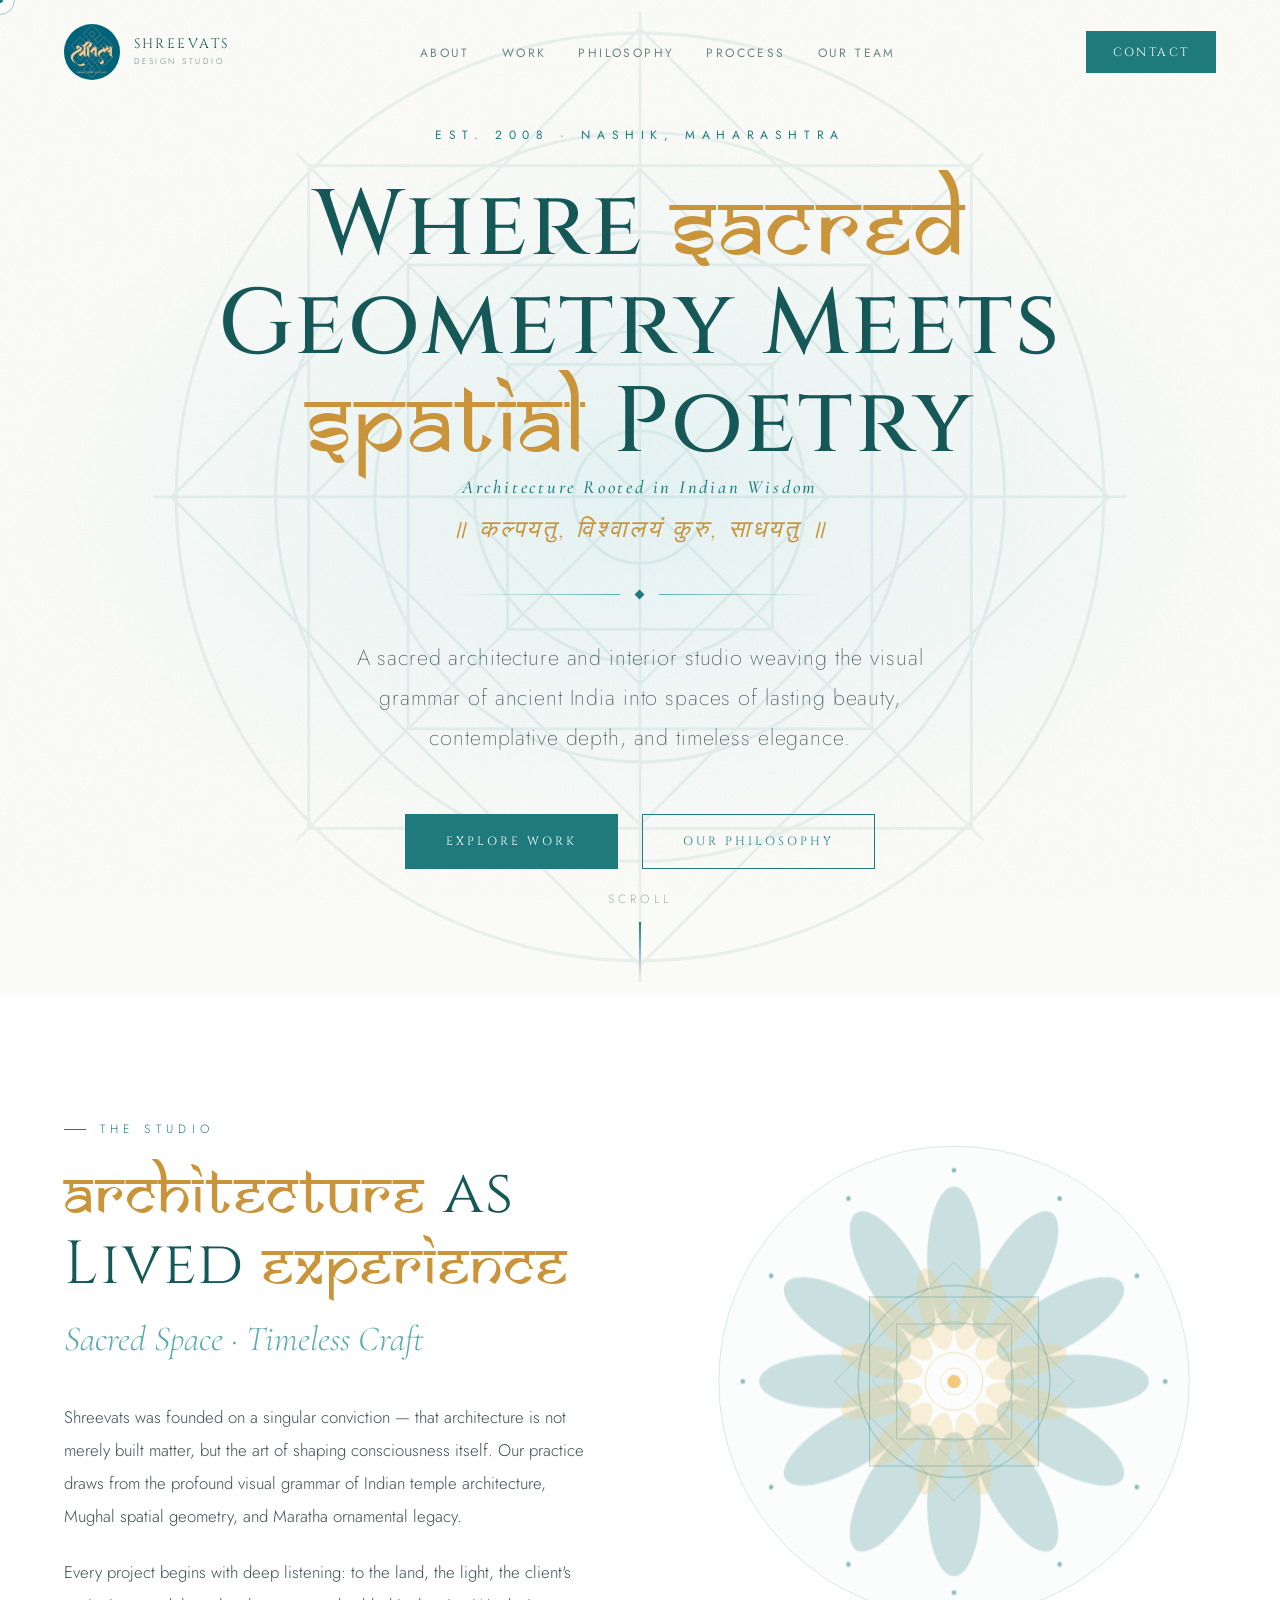
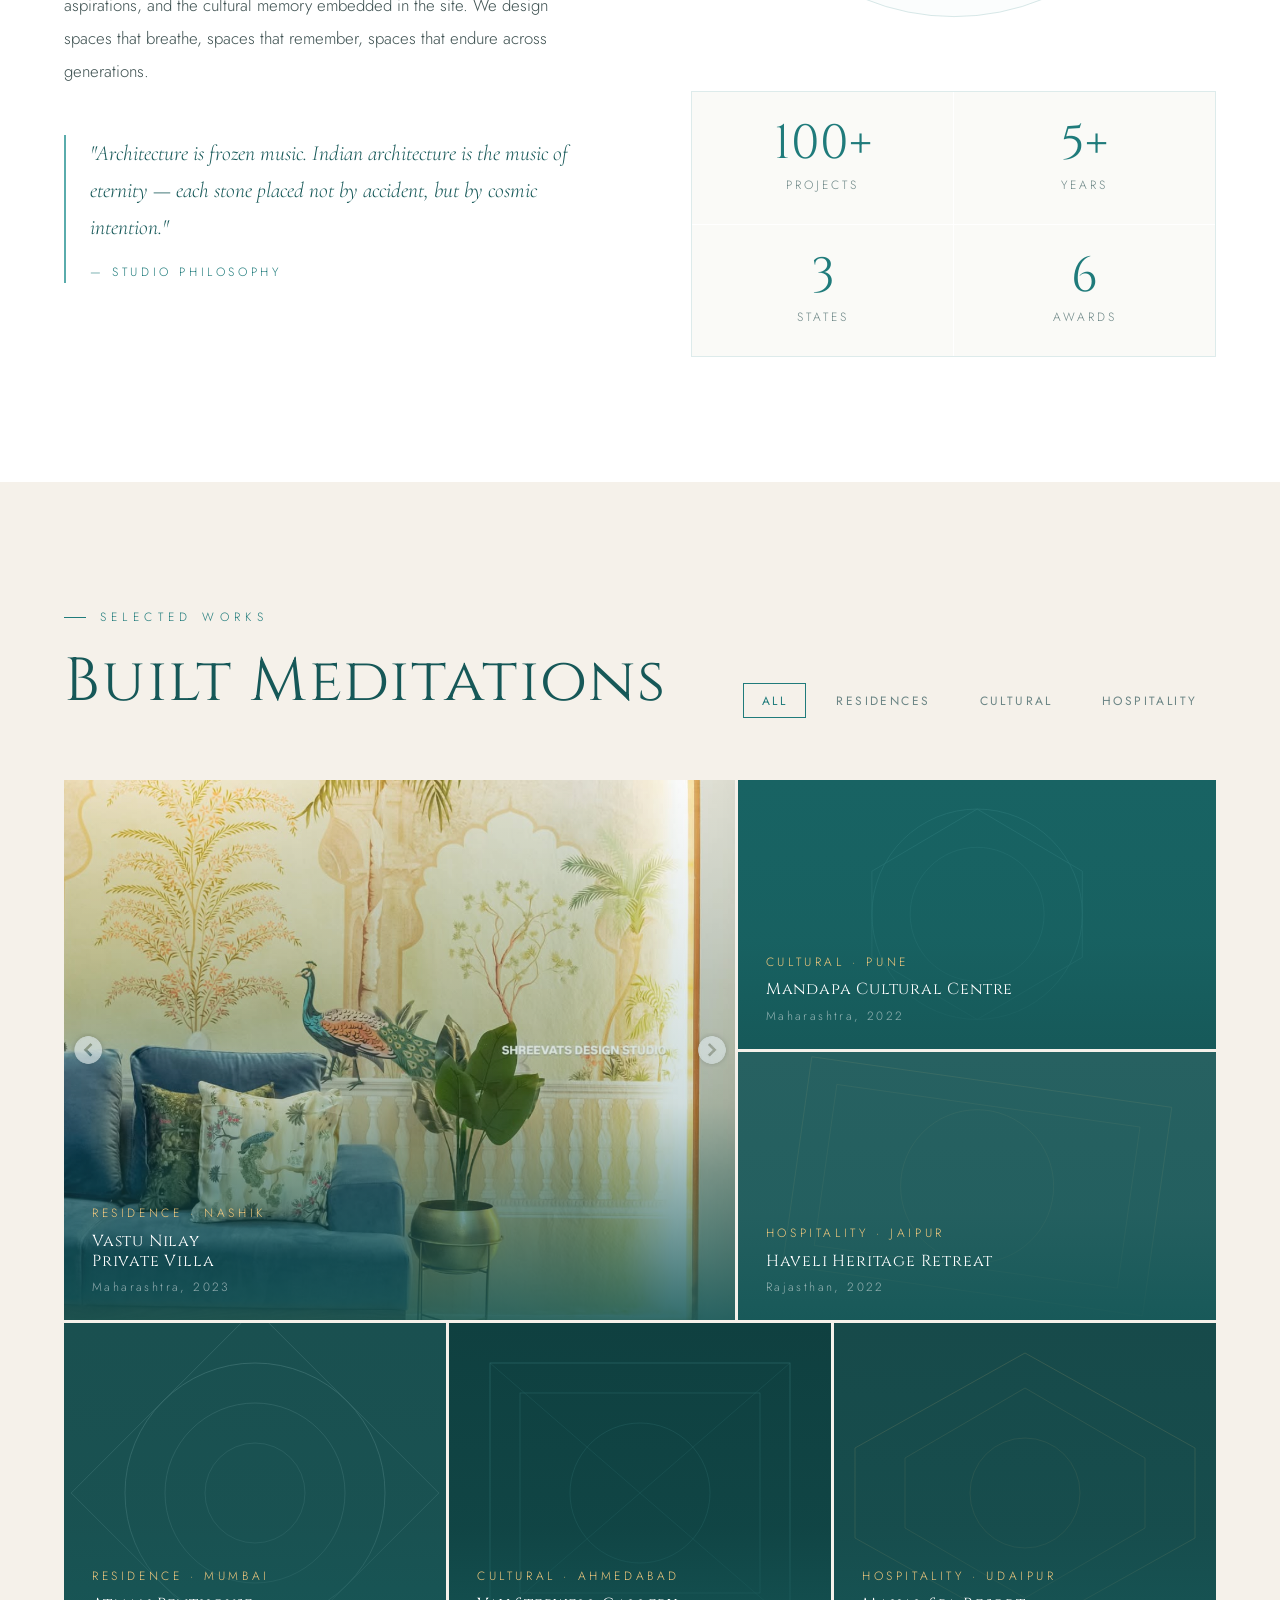
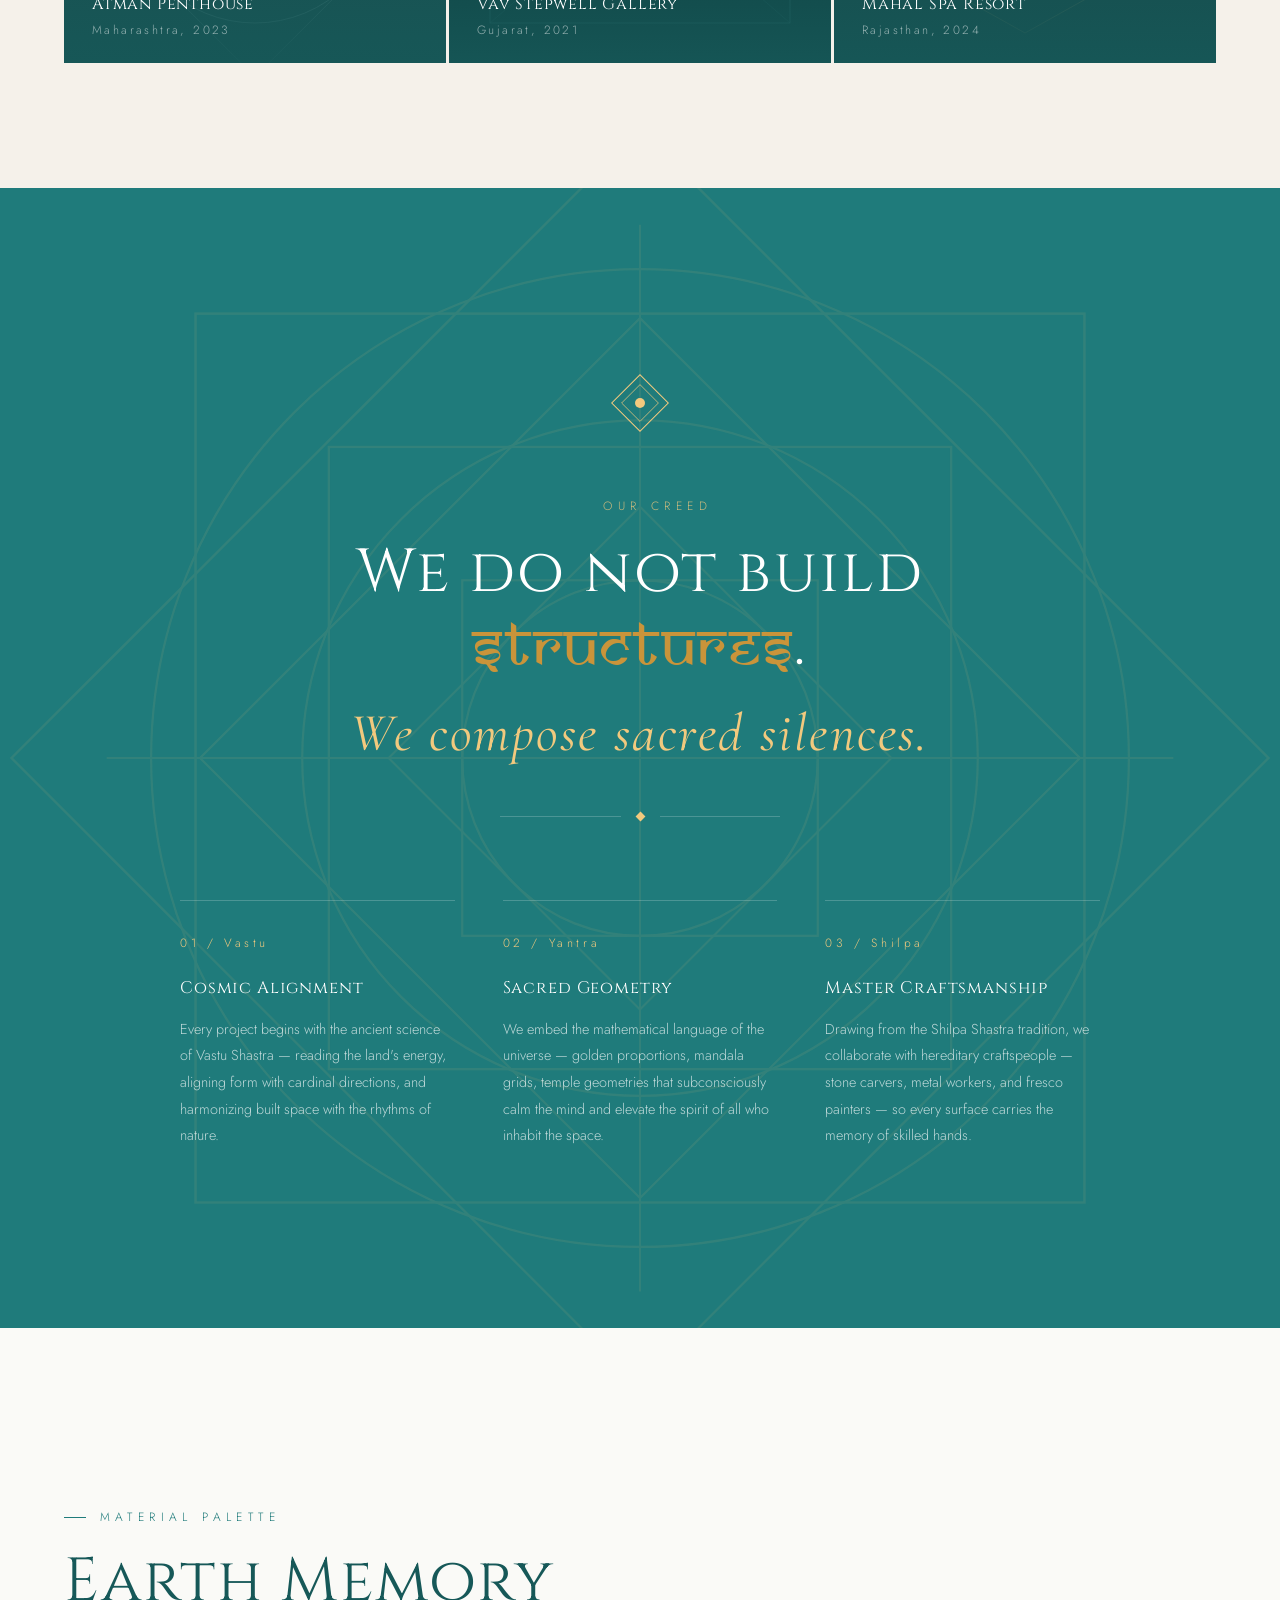
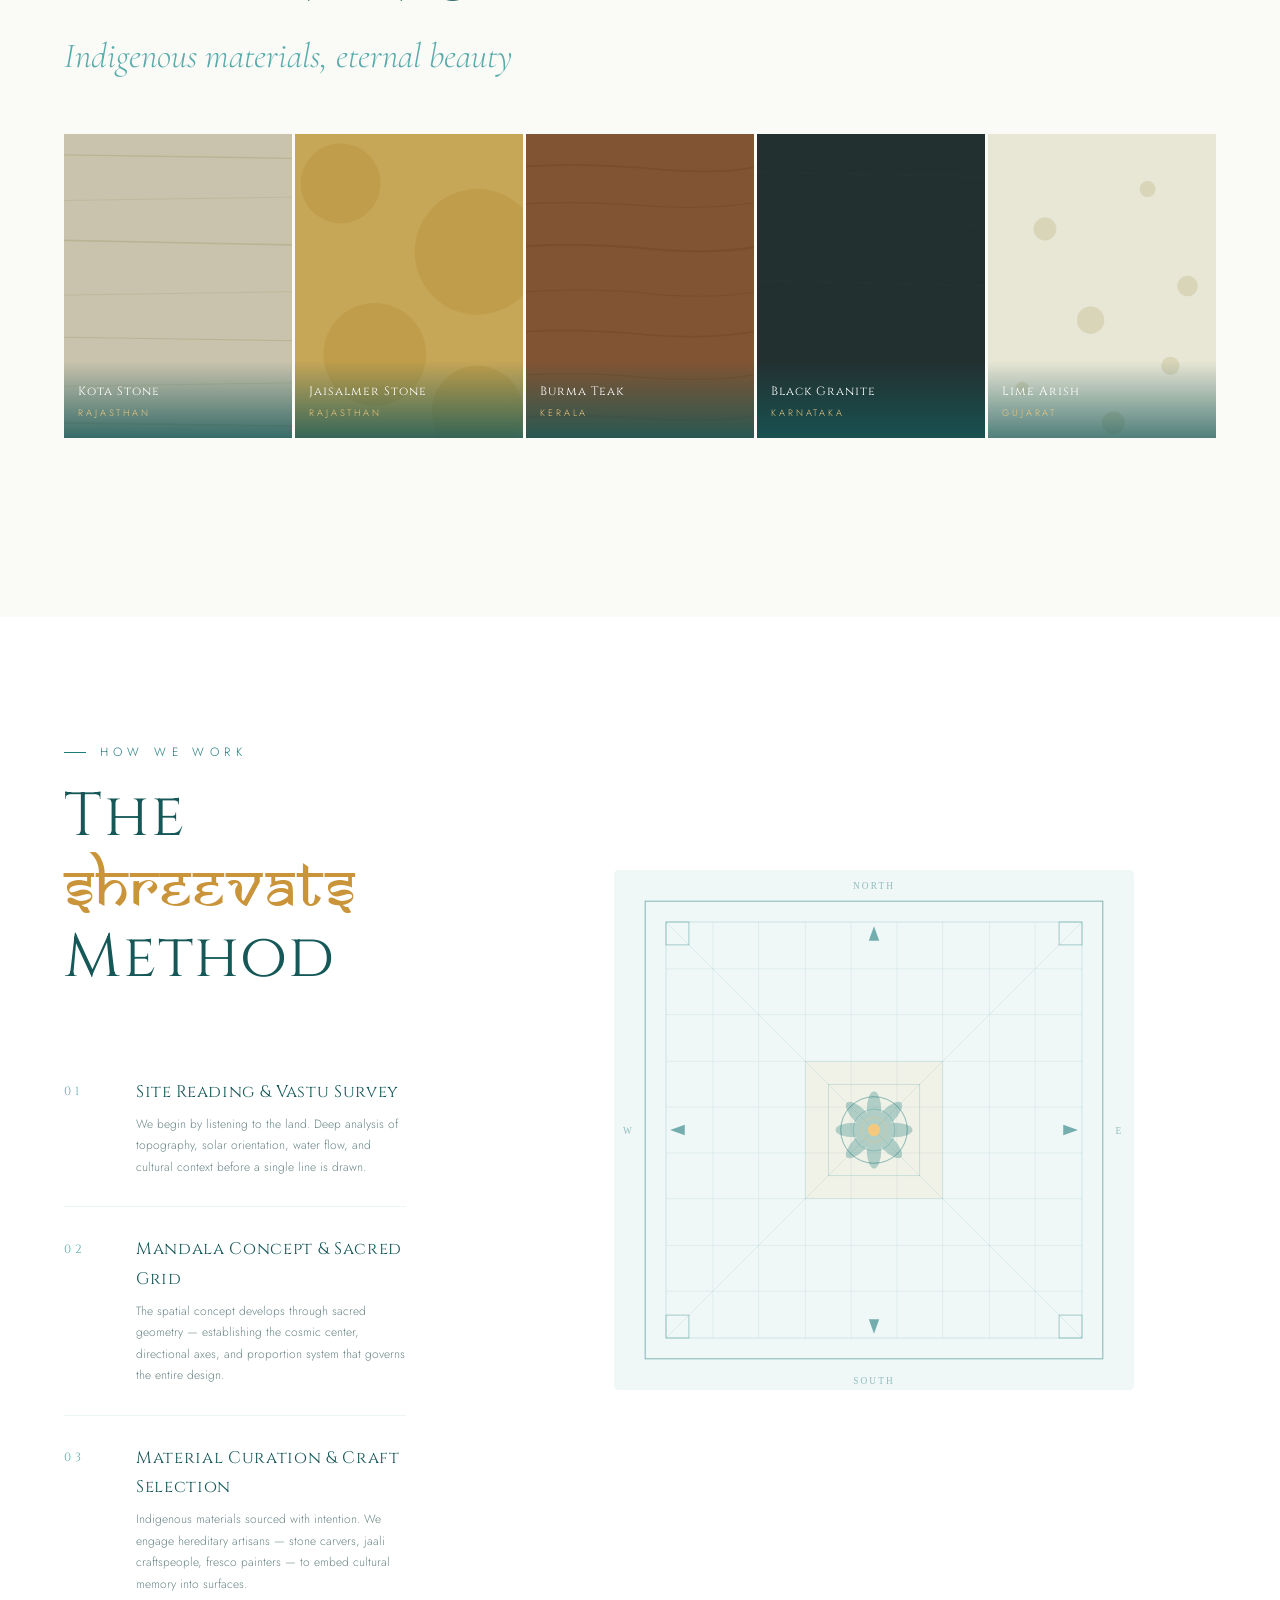
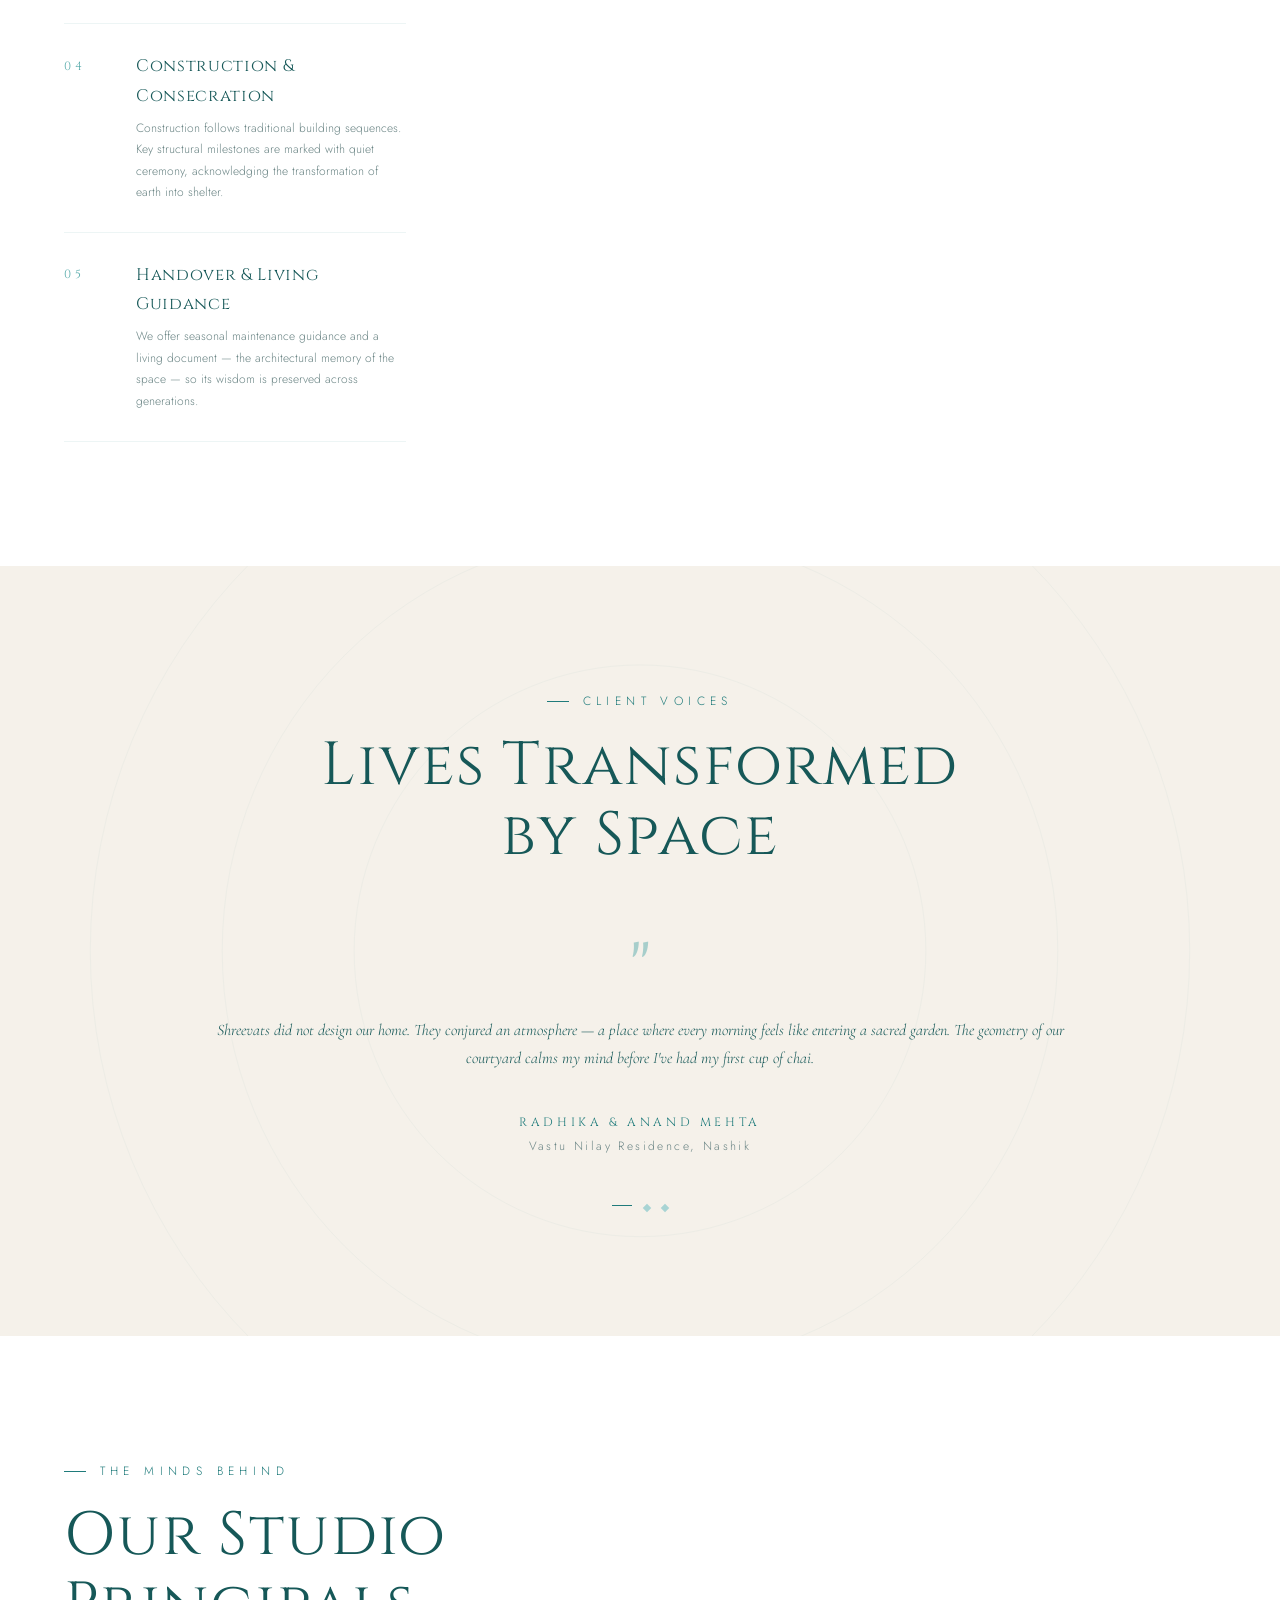
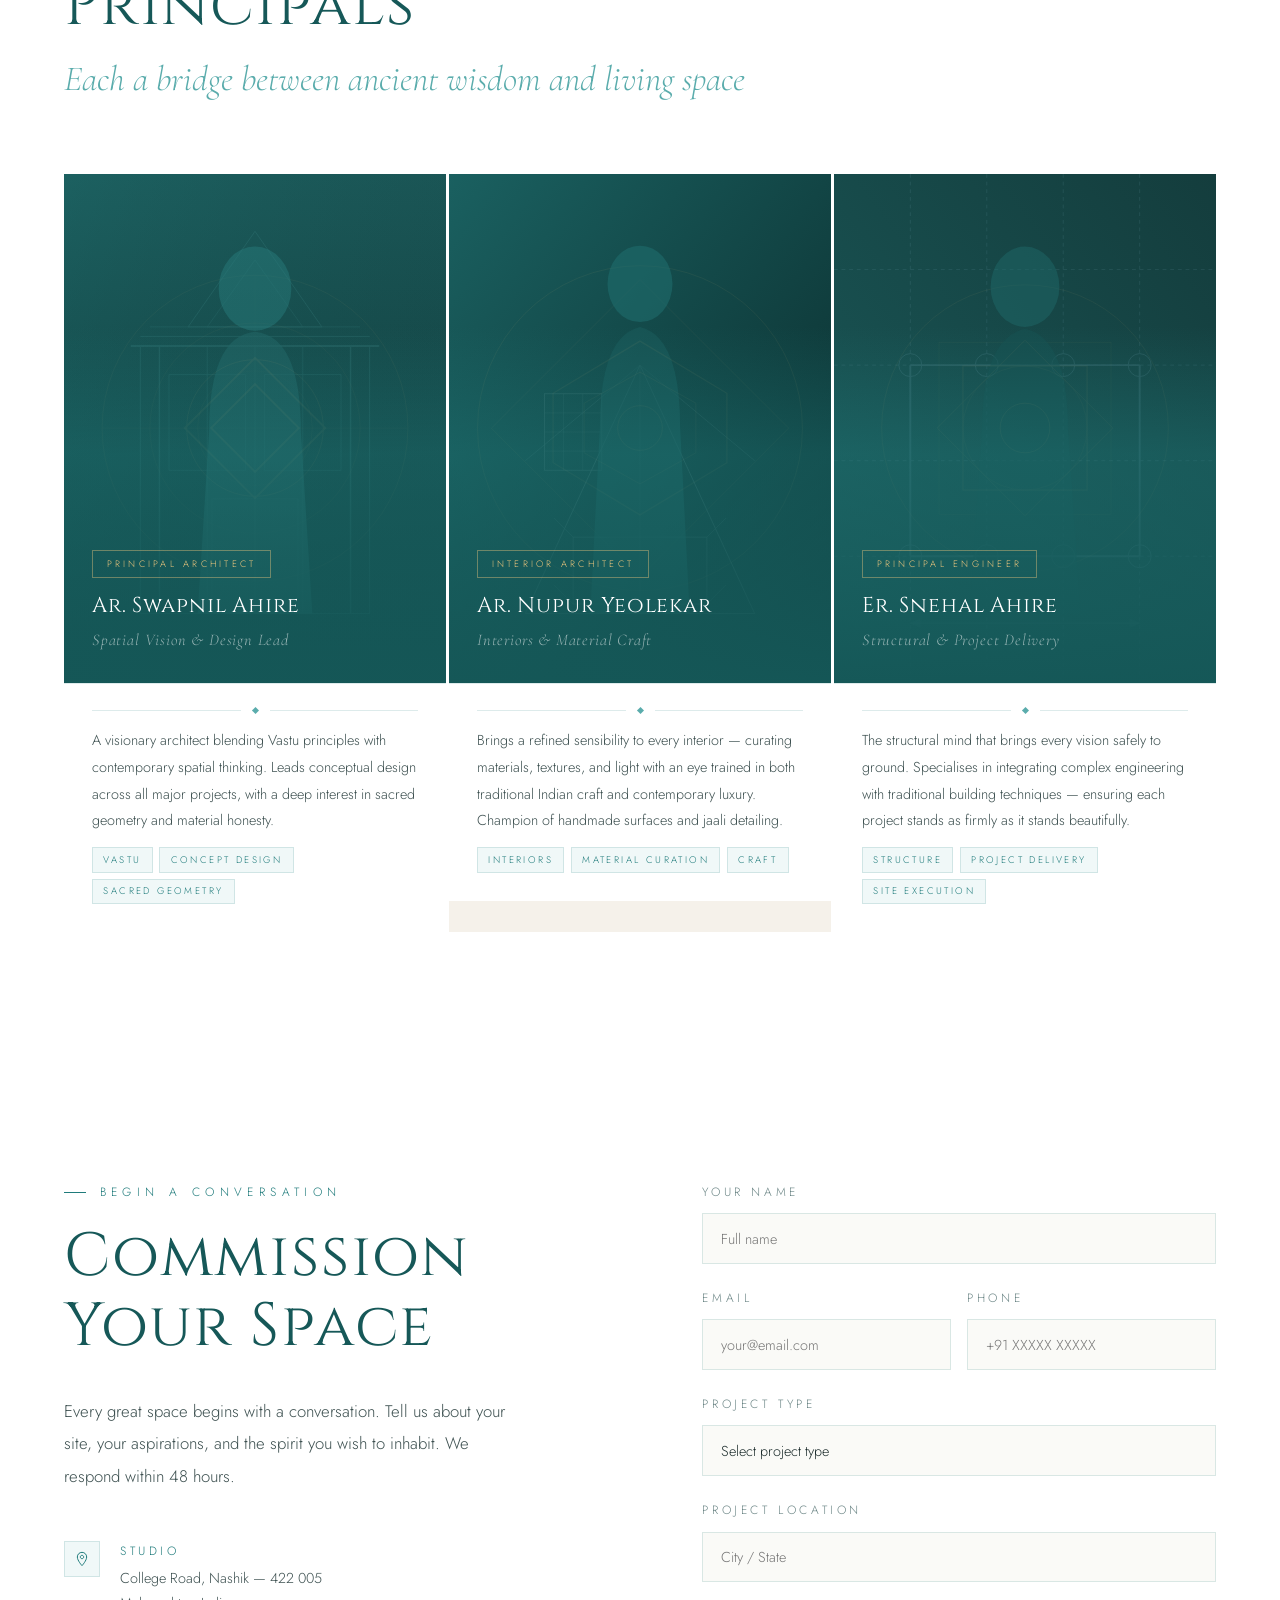
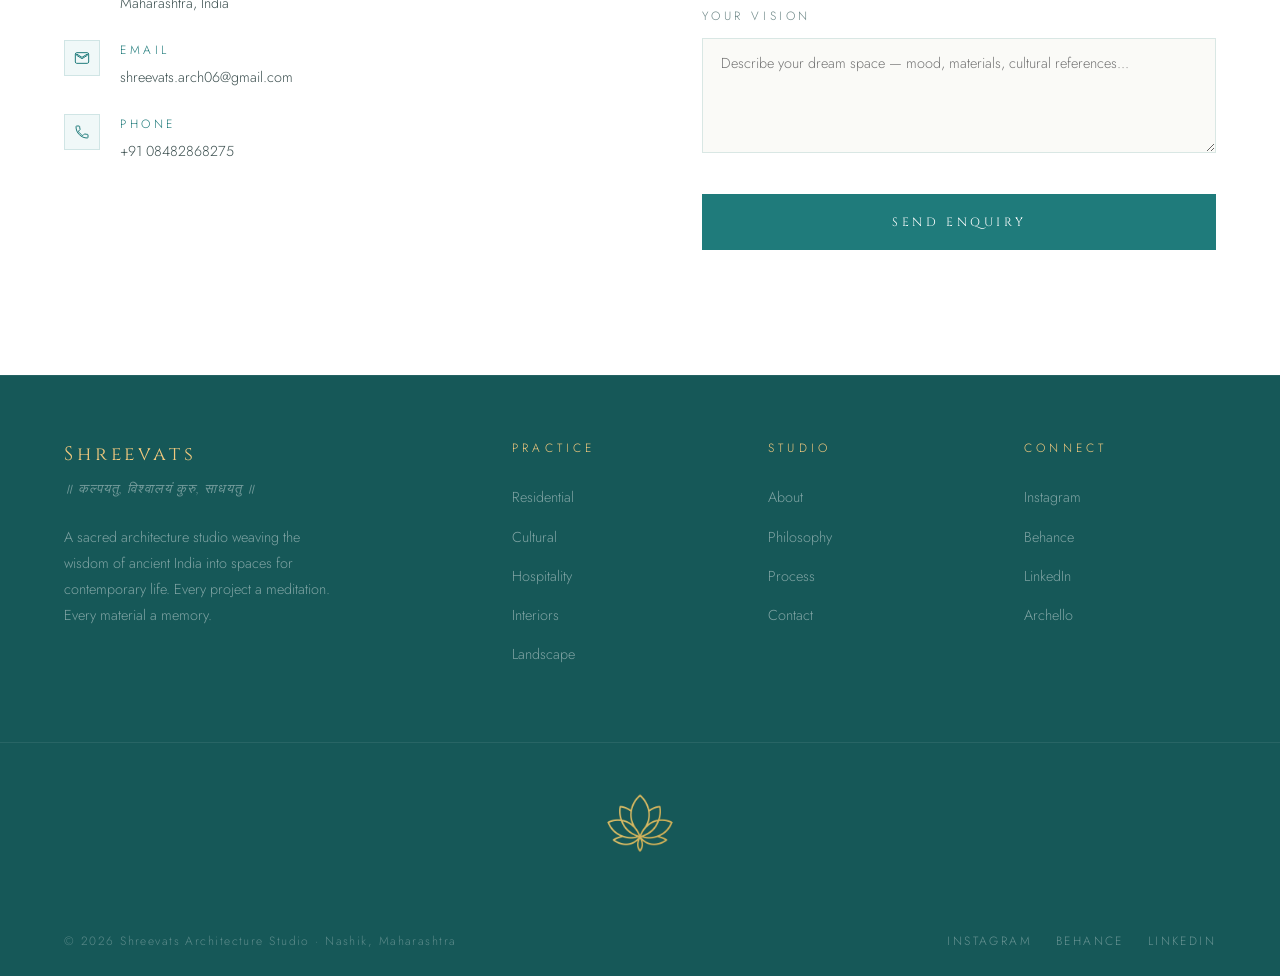
==== index.html @ a27aa9ed "Your message" ====
<!DOCTYPE html>
<html lang="en">
<head>
<meta charset="UTF-8">
<meta name="viewport" content="width=device-width, initial-scale=1.0">
<title>Shreevats — Sacred Architecture Studio</title>
<link rel="preconnect" href="https://fonts.googleapis.com">
<link rel="preconnect" href="https://fonts.gstatic.com" crossorigin>
<link href="https://fonts.googleapis.com/css2?family=Cormorant+Garamond:ital,wght@0,300;0,400;0,500;0,600;1,300;1,400;1,500&family=Cinzel:wght@400;500;600&family=Jost:wght@200;300;400;500&display=swap" rel="stylesheet">
<link rel="stylesheet" href="style.css">
</head>
<body>

<div class="c-dot" id="cDot"></div>
<div class="c-ring" id="cRing"></div>

<!-- NAV -->
<nav id="mainNav">
  <a href="#hero" class="nav-logo">
    <div class="nav-logo-mark"></div>
    <div>
      <div class="nav-logo-text">Shreevats</div>
      <div class="nav-logo-tag">Design Studio</div>
    </div>
  </a>

  <ul class="nav-links">
    <li><a href="#about">About</a></li>
    <li><a href="#projects">Work</a></li>
    <li><a href="#philosophy">Philosophy</a></li>
    <li><a href="#process">Proccess</a></li>
    <li><a href="#team">Our Team</a></li>
  </ul>

  <a href="#contact" class="nav-cta">Contact</a>
  <button class="nav-ham" id="hamBtn" aria-label="Open menu">
    <span></span><span></span><span></span>
  </button>
</nav>

<!-- MOBILE MENU -->
<div class="mob-menu" id="mobMenu">
  <!-- Teal geometry background in the menu -->
  <svg class="mob-geo" viewBox="0 0 400 800" fill="none" xmlns="http://www.w3.org/2000/svg">
    <g stroke="#1F7B7B" opacity="0.1">
      <circle cx="200" cy="400" r="350" stroke-width="0.8"/>
      <circle cx="200" cy="400" r="260" stroke-width="0.8"/>
      <circle cx="200" cy="400" r="160" stroke-width="0.8"/>
      <rect x="40" y="100" width="320" height="600" transform="rotate(0 200 400)" stroke-width="0.5"/>
      <rect x="60" y="140" width="280" height="520" transform="rotate(45 200 400)" stroke-width="0.4"/>
      <line x1="200" y1="50" x2="200" y2="750" stroke-width="0.4"/>
      <line x1="0" y1="400" x2="400" y2="400" stroke-width="0.4"/>
    </g>
  </svg>
  <button class="mob-close" id="mobClose">✕</button>
  <ul class="mob-links">
    <li><a href="#about" onclick="closeMob()">About</a></li>
    <li><a href="#projects" onclick="closeMob()">Work</a></li>
    <li><a href="#philosophy" onclick="closeMob()">Philosophy</a></li>
    <li><a href="#materials" onclick="closeMob()">Materials</a></li>
    <li><a href="#process" onclick="closeMob()">Process</a></li>
    <li><a href="#contact" onclick="closeMob()">Contact</a></li>
  </ul>
</div>

<!-- ============================================
     HERO
     ============================================ -->
<section id="hero">
  <div class="hero-teal-wash"></div>

  <!-- Sacred geometry background — teal lines on ivory, like the logo's pattern -->
  <div class="hero-geo">
    <svg viewBox="0 0 1440 900" preserveAspectRatio="xMidYMid slice" width="100%" height="100%" xmlns="http://www.w3.org/2000/svg" overflow="visible">
      <g stroke="#1F7B7B" fill="none" opacity="0.08">
        <g transform="translate(720,450)">
          <circle r="420" stroke-width="2.8"/>
          <circle r="330" stroke-width="2.8"/>
          <circle r="240" stroke-width="2.8"/>
          <circle r="150" stroke-width="2.8"/>
          <circle r="60" stroke-width="2.8"/>
          <!-- Endless knot grid — exactly like the logo background -->
          <rect x="-300" y="-300" width="600" height="600" stroke-width="2.7"/>
          <rect x="-300" y="-300" width="600" height="600" transform="rotate(45)" stroke-width="2.6"/>
          <rect x="-210" y="-210" width="420" height="420" stroke-width="2.6"/>
          <rect x="-210" y="-210" width="420" height="420" transform="rotate(45)" stroke-width="2.5"/>
          <rect x="-120" y="-120" width="240" height="240" stroke-width="2.5"/>
          <rect x="-120" y="-120" width="240" height="240" transform="rotate(45)" stroke-width="2.4"/>
          <!-- Radial axes -->
          <line x1="0" y1="-440" x2="0" y2="440" stroke-width="2.4"/>
          <line x1="-440" y1="0" x2="440" y2="0" stroke-width="2.4"/>
          <line x1="-311" y1="-311" x2="311" y2="311" stroke-width="2.3"/>
          <line x1="311" y1="-311" x2="-311" y2="311" stroke-width="2.3"/>
        </g>
      </g>
    </svg>
  </div>

  <div class="hero-content">
    <div class="hero-eyebrow">Est. 2008 · Nashik, Maharashtra</div>
    <div class="hero-title">
      Where <span class="samarkan">Sacred</span><br>Geometry Meets<br><span class="samarkan">Spatial</span> Poetry
      <em>Architecture Rooted in Indian Wisdom</em>
    </div>
    <span class="hero-deva">॥ कल्पयतु, विश्वालयं कुरु, साधयतु ॥</span>

    <div class="hero-rule">
      <div class="hero-rule-line"></div>
      <div class="hero-rule-diamond"></div>
      <div class="hero-rule-line"></div>
    </div>

    <p class="hero-sub">
      A sacred architecture and interior studio weaving the visual grammar of ancient India into spaces of lasting beauty, contemplative depth, and timeless elegance.
    </p>

    <div class="hero-btns">
      <a href="#projects" class="btn-pri">Explore Work</a>
      <a href="#about" class="btn-out">Our Philosophy</a>
    </div>
  </div>

  <div class="hero-scroll">
    <span>Scroll</span>
    <div class="scroll-line"></div>
  </div>
</section>

<!-- ============================================
     ABOUT
     ============================================ -->
<section id="about">
  <div class="about-grid reveal">
    <div>
      <div class="sec-label">The Studio</div>
      <h2 class="sec-title"><span class="samarkan">Architecture</span> as<br> Lived <span class="samarkan">Experience</span></h2>
      <div class="sec-sub">Sacred Space · Timeless Craft</div>
      <div class="about-body">
        <p>Shreevats was founded on a singular conviction — that architecture is not merely built matter, but the art of shaping consciousness itself. Our practice draws from the profound visual grammar of Indian temple architecture, Mughal spatial geometry, and Maratha ornamental legacy.</p>
        <p>Every project begins with deep listening: to the land, the light, the client's aspirations, and the cultural memory embedded in the site. We design spaces that breathe, spaces that remember, spaces that endure across generations.</p>
      </div>
      <div class="about-pull">
        <blockquote>"Architecture is frozen music. Indian architecture is the music of eternity — each stone placed not by accident, but by cosmic intention."</blockquote>
        <cite>— Studio Philosophy</cite>
      </div>
    </div>

    <div class="about-visual reveal d2">
      <div class="mandala-wrap">
        <!-- Full mandala in teal and gold — logo palette -->
        <svg viewBox="0 0 500 500" fill="none" xmlns="http://www.w3.org/2000/svg">
          <circle cx="250" cy="250" r="245" fill="#F0F7F7" stroke="#1F7B7B" stroke-width="0.6" opacity="0.3"/>
          <g transform="translate(250,250)">
            <!-- Outer petal ring — teal -->
            <g opacity="0.22" fill="#1F7B7B">
              <ellipse rx="28" ry="75" transform="rotate(0) translate(0,-128)"/>
              <ellipse rx="28" ry="75" transform="rotate(30) translate(0,-128)"/>
              <ellipse rx="28" ry="75" transform="rotate(60) translate(0,-128)"/>
              <ellipse rx="28" ry="75" transform="rotate(90) translate(0,-128)"/>
              <ellipse rx="28" ry="75" transform="rotate(120) translate(0,-128)"/>
              <ellipse rx="28" ry="75" transform="rotate(150) translate(0,-128)"/>
              <ellipse rx="28" ry="75" transform="rotate(180) translate(0,-128)"/>
              <ellipse rx="28" ry="75" transform="rotate(210) translate(0,-128)"/>
              <ellipse rx="28" ry="75" transform="rotate(240) translate(0,-128)"/>
              <ellipse rx="28" ry="75" transform="rotate(270) translate(0,-128)"/>
              <ellipse rx="28" ry="75" transform="rotate(300) translate(0,-128)"/>
              <ellipse rx="28" ry="75" transform="rotate(330) translate(0,-128)"/>
            </g>
            <!-- Inner petal ring — gold -->
            <g opacity="0.3" fill="#F2C97E">
              <ellipse rx="16" ry="44" transform="rotate(15) translate(0,-78)"/>
              <ellipse rx="16" ry="44" transform="rotate(45) translate(0,-78)"/>
              <ellipse rx="16" ry="44" transform="rotate(75) translate(0,-78)"/>
              <ellipse rx="16" ry="44" transform="rotate(105) translate(0,-78)"/>
              <ellipse rx="16" ry="44" transform="rotate(135) translate(0,-78)"/>
              <ellipse rx="16" ry="44" transform="rotate(165) translate(0,-78)"/>
              <ellipse rx="16" ry="44" transform="rotate(195) translate(0,-78)"/>
              <ellipse rx="16" ry="44" transform="rotate(225) translate(0,-78)"/>
              <ellipse rx="16" ry="44" transform="rotate(255) translate(0,-78)"/>
              <ellipse rx="16" ry="44" transform="rotate(285) translate(0,-78)"/>
              <ellipse rx="16" ry="44" transform="rotate(315) translate(0,-78)"/>
              <ellipse rx="16" ry="44" transform="rotate(345) translate(0,-78)"/>
            </g>
            <!-- Logo-style endless knot pattern -->
            <g stroke="#1F7B7B" fill="none" opacity="0.35">
              <rect x="-88" y="-88" width="176" height="176" stroke-width="1" transform="rotate(0)"/>
              <rect x="-88" y="-88" width="176" height="176" stroke-width="0.7" transform="rotate(45)"/>
              <rect x="-60" y="-60" width="120" height="120" stroke-width="0.7"/>
              <rect x="-60" y="-60" width="120" height="120" stroke-width="0.5" transform="rotate(45)"/>
            </g>
            <!-- Circles -->
            <circle r="100" stroke="#1F7B7B" stroke-width="1" fill="none" opacity="0.4"/>
            <circle r="62" stroke="#5AACAC" stroke-width="0.8" fill="none" opacity="0.5"/>
            <circle r="30" stroke="#F2C97E" stroke-width="1" fill="none" opacity="0.6"/>
            <!-- Radial dots — teal -->
            <g fill="#1F7B7B" opacity="0.5">
              <circle r="2.5" transform="translate(0,-220)"/>
              <circle r="2.5" transform="rotate(30) translate(0,-220)"/>
              <circle r="2.5" transform="rotate(60) translate(0,-220)"/>
              <circle r="2.5" transform="rotate(90) translate(0,-220)"/>
              <circle r="2.5" transform="rotate(120) translate(0,-220)"/>
              <circle r="2.5" transform="rotate(150) translate(0,-220)"/>
              <circle r="2.5" transform="rotate(180) translate(0,-220)"/>
              <circle r="2.5" transform="rotate(210) translate(0,-220)"/>
              <circle r="2.5" transform="rotate(240) translate(0,-220)"/>
              <circle r="2.5" transform="rotate(270) translate(0,-220)"/>
              <circle r="2.5" transform="rotate(300) translate(0,-220)"/>
              <circle r="2.5" transform="rotate(330) translate(0,-220)"/>
            </g>
            <!-- Center — gold -->
            <circle r="7" fill="#F2C97E"/>
            <circle r="14" stroke="#F2C97E" stroke-width="0.8" fill="none" opacity="0.6"/>
          </g>
        </svg>
      </div>

      <div class="stats-grid reveal d3">
        <div class="stat"><div class="stat-n">100+</div><div class="stat-l">Projects</div></div>
        <div class="stat"><div class="stat-n">5+</div><div class="stat-l">Years</div></div>
        <div class="stat"><div class="stat-n">3</div><div class="stat-l">States</div></div>
        <div class="stat"><div class="stat-n">6</div><div class="stat-l">Awards</div></div>
      </div>
    </div>
  </div>
</section>

<!-- ============================================
     PROJECTS
     ============================================ -->
<section id="projects">
  <div class="proj-header reveal">
    <div>
      <div class="sec-label">Selected Works</div>
      <h2 class="sec-title">Built Meditations</h2>
    </div>
    <div class="proj-filter">
      <button class="f-btn active" onclick="filterP('all',this)">All</button>
      <button class="f-btn" onclick="filterP('residential',this)">Residences</button>
      <button class="f-btn" onclick="filterP('cultural',this)">Cultural</button>
      <button class="f-btn" onclick="filterP('hospitality',this)">Hospitality</button>
    </div>
  </div>

  <div class="proj-grid reveal">
    <!-- Each card has a teal-palette SVG background echoing the logo -->
    <div class="p-card" data-type="residential">
      <div class="p-card-bg">
        <!-- <svg width="100%" height="100%" viewBox="0 0 800 600" preserveAspectRatio="xMidYMid slice" xmlns="http://www.w3.org/2000/svg">
          <rect width="800" height="600" fill="#E4F2F2"/>
          <rect width="800" height="600" fill="#1F7B7B" opacity="0.85"/>
          <g stroke="#5AACAC" fill="none" opacity="0.25">
            <rect x="100" y="80" width="600" height="440" stroke-width="1"/>
            <rect x="160" y="140" width="480" height="320" stroke-width="0.8"/>
            <circle cx="400" cy="300" r="180" stroke-width="0.8"/>
            <circle cx="400" cy="300" r="110" stroke-width="0.6"/>
            <line x1="100" y1="80" x2="700" y2="520" stroke-width="0.5"/>
            <line x1="700" y1="80" x2="100" y2="520" stroke-width="0.5"/>
            <line x1="400" y1="80" x2="400" y2="520" stroke-width="0.4"/>
            <line x1="100" y1="300" x2="700" y2="300" stroke-width="0.4"/>
          </g>
          <g fill="#F2C97E" opacity="0.12">
            <polygon points="400,120 560,210 560,390 400,480 240,390 240,210"/>
          </g>
          <circle cx="400" cy="300" r="30" fill="none" stroke="#F2C97E" stroke-width="0.8" opacity="0.5"/>
          <circle cx="400" cy="300" r="8" fill="#F2C97E" opacity="0.6"/>
        </svg> -->
        <img src="Screenshot 2026-05-24 at 5.07.47 PM.png" alt="">
      </div>
      <div class="p-card-ov"></div>
      <div class="p-card-info">
        <div class="p-cat">Residence · Nashik</div>
        <div class="p-name">Vastu Nilay<br>Private Villa</div>
        <div class="p-loc">Maharashtra, 2023</div>
      </div>
      <div class="p-plus"></div>
    </div>

    <div class="p-card" data-type="cultural">
      <div class="p-card-bg">
        <svg width="100%" height="100%" viewBox="0 0 500 300" preserveAspectRatio="xMidYMid slice" xmlns="http://www.w3.org/2000/svg">
          <rect width="500" height="300" fill="#165858"/>
          <g stroke="#5AACAC" fill="none" opacity="0.3">
            <circle cx="250" cy="150" r="110" stroke-width="0.8"/>
            <circle cx="250" cy="150" r="70" stroke-width="0.6"/>
            <polygon points="250,40 360,105 360,195 250,260 140,195 140,105" stroke-width="0.8"/>
          </g>
          <rect x="0" y="0" width="500" height="300" fill="#1F7B7B" opacity="0.3"/>
        </svg>
      </div>
      <div class="p-card-ov"></div>
      <div class="p-card-info">
        <div class="p-cat">Cultural · Pune</div>
        <div class="p-name">Mandapa Cultural Centre</div>
        <div class="p-loc">Maharashtra, 2022</div>
      </div>
      <div class="p-plus"></div>
    </div>

    <div class="p-card" data-type="hospitality">
      <div class="p-card-bg">
        <svg width="100%" height="100%" viewBox="0 0 500 300" preserveAspectRatio="xMidYMid slice" xmlns="http://www.w3.org/2000/svg">
          <rect width="500" height="300" fill="#2A5858"/>
          <g stroke="#F2C97E" fill="none" opacity="0.15">
            <rect x="60" y="40" width="380" height="220" stroke-width="0.8" transform="rotate(8 250 150)"/>
            <rect x="90" y="65" width="320" height="170" stroke-width="0.6" transform="rotate(8 250 150)"/>
            <circle cx="250" cy="150" r="80" stroke-width="0.6"/>
          </g>
          <rect x="0" y="0" width="500" height="300" fill="#1F7B7B" opacity="0.25"/>
        </svg>
      </div>
      <div class="p-card-ov"></div>
      <div class="p-card-info">
        <div class="p-cat">Hospitality · Jaipur</div>
        <div class="p-name">Haveli Heritage Retreat</div>
        <div class="p-loc">Rajasthan, 2022</div>
      </div>
      <div class="p-plus"></div>
    </div>

    <div class="p-card" data-type="residential">
      <div class="p-card-bg">
        <svg width="100%" height="100%" viewBox="0 0 400 340" preserveAspectRatio="xMidYMid slice" xmlns="http://www.w3.org/2000/svg">
          <rect width="400" height="340" fill="#1a5050"/>
          <g stroke="#A8D4D4" fill="none" opacity="0.25">
            <circle cx="200" cy="170" r="130" stroke-width="0.8"/>
            <circle cx="200" cy="170" r="90" stroke-width="0.6"/>
            <circle cx="200" cy="170" r="50" stroke-width="0.5"/>
            <rect x="70" y="40" width="260" height="260" stroke-width="0.6" transform="rotate(45 200 170)"/>
          </g>
        </svg>
      </div>
      <div class="p-card-ov"></div>
      <div class="p-card-info">
        <div class="p-cat">Residence · Mumbai</div>
        <div class="p-name">Atman Penthouse</div>
        <div class="p-loc">Maharashtra, 2023</div>
      </div>
      <div class="p-plus"></div>
    </div>

    <div class="p-card" data-type="cultural">
      <div class="p-card-bg">
        <svg width="100%" height="100%" viewBox="0 0 400 340" preserveAspectRatio="xMidYMid slice" xmlns="http://www.w3.org/2000/svg">
          <rect width="400" height="340" fill="#0f4040"/>
          <g stroke="#5AACAC" fill="none" opacity="0.3">
            <rect x="50" y="40" width="300" height="260" stroke-width="0.8"/>
            <rect x="80" y="70" width="240" height="200" stroke-width="0.6"/>
            <line x1="50" y1="40" x2="350" y2="300" stroke-width="0.4"/>
            <line x1="350" y1="40" x2="50" y2="300" stroke-width="0.4"/>
            <circle cx="200" cy="170" r="70" stroke-width="0.5"/>
          </g>
        </svg>
      </div>
      <div class="p-card-ov"></div>
      <div class="p-card-info">
        <div class="p-cat">Cultural · Ahmedabad</div>
        <div class="p-name">Vav Stepwell Gallery</div>
        <div class="p-loc">Gujarat, 2021</div>
      </div>
      <div class="p-plus"></div>
    </div>

    <div class="p-card" data-type="hospitality">
      <div class="p-card-bg">
        <svg width="100%" height="100%" viewBox="0 0 400 340" preserveAspectRatio="xMidYMid slice" xmlns="http://www.w3.org/2000/svg">
          <rect width="400" height="340" fill="#174a4a"/>
          <g stroke="#F2C97E" fill="none" opacity="0.18">
            <polygon points="200,30 370,125 370,215 200,310 30,215 30,125" stroke-width="0.8"/>
            <polygon points="200,65 320,135 320,205 200,275 80,205 80,135" stroke-width="0.6"/>
            <circle cx="200" cy="170" r="55" stroke-width="0.5"/>
          </g>
        </svg>
      </div>
      <div class="p-card-ov"></div>
      <div class="p-card-info">
        <div class="p-cat">Hospitality · Udaipur</div>
        <div class="p-name">Mahal Spa Resort</div>
        <div class="p-loc">Rajasthan, 2024</div>
      </div>
      <div class="p-plus"></div>
    </div>
  </div>
</section>

<!-- ============================================
     PHILOSOPHY — teal background like the logo circle
     ============================================ -->
<section id="philosophy">
  <!-- Exact logo geometry on teal bg -->
  <div style="position:absolute;inset:0;pointer-events:none;overflow:hidden;">
    <svg style="position:absolute;inset:0;width:100%;height:100%;opacity:.09;" overflow="visible" viewBox="0 0 1440 800" preserveAspectRatio="xMidYMid meet" xmlns="http://www.w3.org/2000/svg">
      <g stroke="#F2C97E" fill="none">
        <g transform="translate(720,400)">
          <!-- Endless knot grid — logo pattern scaled up -->
          <rect x="-500" y="-500" width="1000" height="1000" stroke-width="2.8"/>
          <rect x="-500" y="-500" width="1000" height="1000" transform="rotate(45)" stroke-width="2.7"/>
          <rect x="-350" y="-350" width="700" height="700" stroke-width="2.6"/>
          <rect x="-350" y="-350" width="700" height="700" transform="rotate(45)" stroke-width="2.5"/>
          <rect x="-200" y="-200" width="400" height="400" stroke-width="2.5"/>
          <rect x="-200" y="-200" width="400" height="400" transform="rotate(45)" stroke-width="2.4"/>
          <circle r="550" stroke-width="2.5"/>
          <circle r="380" stroke-width="2.5"/>
          <circle r="200" stroke-width="2.5"/>
          <line x1="0" y1="-600" x2="0" y2="600" stroke-width="2.3"/>
          <line x1="-600" y1="0" x2="600" y2="0" stroke-width="2.3"/>
        </g>
      </g>
    </svg>
  </div>

  <div class="phil-inner">
    <div class="phil-orn reveal">
      <svg viewBox="0 0 72 72" fill="none" xmlns="http://www.w3.org/2000/svg">
        <rect x="16" y="16" width="40" height="40" stroke="#F2C97E" stroke-width="1" transform="rotate(45 36 36)"/>
        <rect x="23" y="23" width="26" height="26" stroke="#F2C97E" stroke-width="0.7" transform="rotate(45 36 36)"/>
        <circle cx="36" cy="36" r="5" fill="#F2C97E"/>
      </svg>
    </div>

    <div class="sec-label reveal" style="justify-content:center;color:rgba(242,201,126,.8)">Our Creed</div>
    <h2 class="phil-title reveal">
      We do not build <span class="samarkan">Structures</span>.
      <em>We compose sacred silences.</em>
    </h2>

    <div class="phil-rule reveal">
      <div class="phil-rule-line"></div>
      <div class="phil-rule-dia"></div>
      <div class="phil-rule-line"></div>
    </div>

    <div class="phil-pillars">
      <div class="pillar reveal">
        <div class="pillar-num">01 / Vastu</div>
        <div class="pillar-t">Cosmic Alignment</div>
        <p class="pillar-p">Every project begins with the ancient science of Vastu Shastra — reading the land's energy, aligning form with cardinal directions, and harmonizing built space with the rhythms of nature.</p>
      </div>
      <div class="pillar reveal d1">
        <div class="pillar-num">02 / Yantra</div>
        <div class="pillar-t">Sacred Geometry</div>
        <p class="pillar-p">We embed the mathematical language of the universe — golden proportions, mandala grids, temple geometries that subconsciously calm the mind and elevate the spirit of all who inhabit the space.</p>
      </div>
      <div class="pillar reveal d2">
        <div class="pillar-num">03 / Shilpa</div>
        <div class="pillar-t">Master Craftsmanship</div>
        <p class="pillar-p">Drawing from the Shilpa Shastra tradition, we collaborate with hereditary craftspeople — stone carvers, metal workers, and fresco painters — so every surface carries the memory of skilled hands.</p>
      </div>
    </div>
  </div>
</section>

<!-- ============================================
     MATERIALS
     ============================================ -->
<section id="materials">
  <div class="mat-inner">
    <div class="reveal">
      <div class="sec-label">Material Palette</div>
      <h2 class="sec-title">Earth Memory</h2>
      <div class="sec-sub">Indigenous materials, eternal beauty</div>
    </div>
    <div class="mat-swatches reveal">
      <!-- Kota Stone -->
      <div class="swatch">
        <svg class="swatch-bg" viewBox="0 0 200 280" preserveAspectRatio="xMidYMid slice" xmlns="http://www.w3.org/2000/svg">
          <rect width="200" height="280" fill="#D4C8B0"/>
          <g stroke="#B8A880" opacity="0.5">
            <line x1="0" y1="25" x2="200" y2="28" stroke-width="1.2"/>
            <line x1="0" y1="65" x2="200" y2="62" stroke-width="0.6"/>
            <line x1="0" y1="100" x2="200" y2="104" stroke-width="1.5"/>
            <line x1="0" y1="148" x2="200" y2="145" stroke-width="0.6"/>
            <line x1="0" y1="185" x2="200" y2="188" stroke-width="1"/>
            <line x1="0" y1="228" x2="200" y2="225" stroke-width="0.6"/>
            <line x1="0" y1="260" x2="200" y2="263" stroke-width="1.5"/>
          </g>
          <rect width="200" height="280" fill="#1F7B7B" opacity="0.06"/>
        </svg>
        <div class="swatch-lbl"><div class="swatch-name">Kota Stone</div><div class="swatch-orig">Rajasthan</div></div>
      </div>
      <!-- Jaisalmer -->
      <div class="swatch">
        <svg class="swatch-bg" viewBox="0 0 200 280" preserveAspectRatio="xMidYMid slice" xmlns="http://www.w3.org/2000/svg">
          <rect width="200" height="280" fill="#C9A84C" opacity="0.7"/>
          <rect width="200" height="280" fill="#E8C060" opacity="0.5"/>
          <g fill="#B8902A" opacity="0.25">
            <circle cx="40" cy="50" r="35"/>
            <circle cx="160" cy="110" r="55"/>
            <circle cx="70" cy="200" r="45"/>
            <circle cx="160" cy="250" r="40"/>
          </g>
          <rect width="200" height="280" fill="#8a6a20" opacity="0.3"/>
        </svg>
        <div class="swatch-lbl"><div class="swatch-name">Jaisalmer Stone</div><div class="swatch-orig">Rajasthan</div></div>
      </div>
      <!-- Teak -->
      <div class="swatch">
        <svg class="swatch-bg" viewBox="0 0 200 280" preserveAspectRatio="xMidYMid slice" xmlns="http://www.w3.org/2000/svg">
          <rect width="200" height="280" fill="#8B5E3C"/>
          <g stroke="#7A4E2C" opacity="0.5" fill="none">
            <path d="M0,35 Q60,32 120,38 Q170,42 200,36" stroke-width="1.5"/>
            <path d="M0,68 Q50,65 110,70 Q160,73 200,67" stroke-width="1"/>
            <path d="M0,105 Q55,102 115,108 Q165,112 200,106" stroke-width="2"/>
            <path d="M0,145 Q65,141 120,148 Q170,151 200,145" stroke-width="1"/>
            <path d="M0,180 Q45,177 108,183 Q162,187 200,180" stroke-width="1.5"/>
            <path d="M0,218 Q58,215 112,221 Q165,224 200,218" stroke-width="1"/>
            <path d="M0,255 Q60,252 115,257 Q168,260 200,254" stroke-width="2"/>
          </g>
          <rect width="200" height="280" fill="#5a3010" opacity="0.2"/>
        </svg>
        <div class="swatch-lbl"><div class="swatch-name">Burma Teak</div><div class="swatch-orig">Kerala</div></div>
      </div>
      <!-- Black Granite -->
      <div class="swatch">
        <svg class="swatch-bg" viewBox="0 0 200 280" preserveAspectRatio="xMidYMid slice" xmlns="http://www.w3.org/2000/svg">
          <rect width="200" height="280" fill="#2A3535"/>
          <g stroke="#1F7B7B" opacity="0.2">
            <line x1="0" y1="40" x2="200" y2="44" stroke-width="0.4"/>
            <line x1="0" y1="90" x2="200" y2="86" stroke-width="0.3"/>
            <line x1="0" y1="135" x2="200" y2="140" stroke-width="0.4"/>
            <line x1="0" y1="190" x2="200" y2="185" stroke-width="0.3"/>
            <line x1="0" y1="240" x2="200" y2="243" stroke-width="0.4"/>
          </g>
          <rect width="200" height="280" fill="#1a2828" opacity="0.4"/>
        </svg>
        <div class="swatch-lbl"><div class="swatch-name">Black Granite</div><div class="swatch-orig">Karnataka</div></div>
      </div>
      <!-- Lime Plaster -->
      <div class="swatch">
        <svg class="swatch-bg" viewBox="0 0 200 280" preserveAspectRatio="xMidYMid slice" xmlns="http://www.w3.org/2000/svg">
          <rect width="200" height="280" fill="#F0EAD8"/>
          <g fill="#D4C8A0" opacity="0.5">
            <circle cx="50" cy="90" r="10"/>
            <circle cx="140" cy="55" r="7"/>
            <circle cx="90" cy="170" r="12"/>
            <circle cx="160" cy="210" r="8"/>
            <circle cx="30" cy="230" r="6"/>
            <circle cx="110" cy="260" r="10"/>
            <circle cx="175" cy="140" r="9"/>
          </g>
          <rect width="200" height="280" fill="#1F7B7B" opacity="0.04"/>
        </svg>
        <div class="swatch-lbl" style="background:linear-gradient(transparent,rgba(22,88,88,.75))"><div class="swatch-name">Lime Arish</div><div class="swatch-orig">Gujarat</div></div>
      </div>
    </div>
  </div>
</section>

<!-- ============================================
     PROCESS
     ============================================ -->
<section id="process">
  <div class="proc-grid">
    <div>
      <div class="sec-label reveal">How We Work</div>
      <h2 class="sec-title reveal">The <span class="samarkan">Shreevats</span> <br>Method</h2>
      <div class="proc-steps">
        <div class="proc-step reveal">
          <div class="proc-step-n">01</div>
          <div><div class="proc-step-t">Site Reading &amp; Vastu Survey</div><p class="proc-step-d">We begin by listening to the land. Deep analysis of topography, solar orientation, water flow, and cultural context before a single line is drawn.</p></div>
        </div>
        <div class="proc-step reveal d1">
          <div class="proc-step-n">02</div>
          <div><div class="proc-step-t">Mandala Concept &amp; Sacred Grid</div><p class="proc-step-d">The spatial concept develops through sacred geometry — establishing the cosmic center, directional axes, and proportion system that governs the entire design.</p></div>
        </div>
        <div class="proc-step reveal d2">
          <div class="proc-step-n">03</div>
          <div><div class="proc-step-t">Material Curation &amp; Craft Selection</div><p class="proc-step-d">Indigenous materials sourced with intention. We engage hereditary artisans — stone carvers, jaali craftspeople, fresco painters — to embed cultural memory into surfaces.</p></div>
        </div>
        <div class="proc-step reveal d3">
          <div class="proc-step-n">04</div>
          <div><div class="proc-step-t">Construction &amp; Consecration</div><p class="proc-step-d">Construction follows traditional building sequences. Key structural milestones are marked with quiet ceremony, acknowledging the transformation of earth into shelter.</p></div>
        </div>
        <div class="proc-step reveal">
          <div class="proc-step-n">05</div>
          <div><div class="proc-step-t">Handover &amp; Living Guidance</div><p class="proc-step-d">We offer seasonal maintenance guidance and a living document — the architectural memory of the space — so its wisdom is preserved across generations.</p></div>
        </div>
      </div>
    </div>

    <!-- Vastu Purusha Mandala — teal + gold, like the logo -->
    <div class="proc-visual">
      <svg viewBox="0 0 500 500" fill="none" style="width:100%;max-width:520px" xmlns="http://www.w3.org/2000/svg">
        <rect width="500" height="500" fill="#F0F7F7" rx="4"/>
        <g transform="translate(250,250)">
          <!-- Outer border with teal -->
          <rect x="-220" y="-220" width="440" height="440" stroke="#1F7B7B" stroke-width="1" opacity="0.5"/>
          <rect x="-200" y="-200" width="400" height="400" stroke="#5AACAC" stroke-width="0.6" opacity="0.4"/>
          <!-- Grid lines -->
          <g stroke="#1F7B7B" stroke-width="0.35" opacity="0.2">
            <line x1="-200" y1="-155" x2="200" y2="-155"/><line x1="-200" y1="-111" x2="200" y2="-111"/>
            <line x1="-200" y1="-66" x2="200" y2="-66"/><line x1="-200" y1="-22" x2="200" y2="-22"/>
            <line x1="-200" y1="22" x2="200" y2="22"/><line x1="-200" y1="66" x2="200" y2="66"/>
            <line x1="-200" y1="111" x2="200" y2="111"/><line x1="-200" y1="155" x2="200" y2="155"/>
            <line x1="-155" y1="-200" x2="-155" y2="200"/><line x1="-111" y1="-200" x2="-111" y2="200"/>
            <line x1="-66" y1="-200" x2="-66" y2="200"/><line x1="-22" y1="-200" x2="-22" y2="200"/>
            <line x1="22" y1="-200" x2="22" y2="200"/><line x1="66" y1="-200" x2="66" y2="200"/>
            <line x1="111" y1="-200" x2="111" y2="200"/><line x1="155" y1="-200" x2="155" y2="200"/>
          </g>
          <!-- Brahmasthana — gold fill, teal border -->
          <rect x="-66" y="-66" width="132" height="132" fill="#F2C97E" opacity="0.12" stroke="#1F7B7B" stroke-width="0.8"/>
          <rect x="-44" y="-44" width="88" height="88" stroke="#5AACAC" stroke-width="0.5" opacity="0.5"/>
          <!-- Cardinal arrows -->
          <g fill="#1F7B7B" opacity="0.6">
            <polygon points="0,-196 5,-182 -5,-182"/>
            <polygon points="0,196 5,182 -5,182"/>
            <polygon points="-196,0 -182,5 -182,-5"/>
            <polygon points="196,0 182,5 182,-5"/>
          </g>
          <g stroke="#1F7B7B" fill="none" opacity="0.3">
            <line x1="-200" y1="-200" x2="200" y2="200" stroke-width="0.3"/>
            <line x1="200" y1="-200" x2="-200" y2="200" stroke-width="0.3"/>
          </g>
          <!-- Center yantra -->
          <circle r="32" stroke="#1F7B7B" stroke-width="0.8" opacity="0.6"/>
          <circle r="20" stroke="#5AACAC" stroke-width="0.6" opacity="0.6"/>
          <!-- Lotus petals -->
          <g opacity="0.3" fill="#1F7B7B">
            <ellipse rx="7" ry="18" transform="translate(0,-19)"/>
            <ellipse rx="7" ry="18" transform="rotate(45) translate(0,-19)"/>
            <ellipse rx="7" ry="18" transform="rotate(90) translate(0,-19)"/>
            <ellipse rx="7" ry="18" transform="rotate(135) translate(0,-19)"/>
            <ellipse rx="7" ry="18" transform="rotate(180) translate(0,-19)"/>
            <ellipse rx="7" ry="18" transform="rotate(225) translate(0,-19)"/>
            <ellipse rx="7" ry="18" transform="rotate(270) translate(0,-19)"/>
            <ellipse rx="7" ry="18" transform="rotate(315) translate(0,-19)"/>
          </g>
          <circle r="6" fill="#F2C97E"/>
          <circle r="12" stroke="#F2C97E" stroke-width="0.6" fill="none" opacity="0.7"/>
          <!-- Corner ornaments -->
          <g stroke="#1F7B7B" fill="none" opacity="0.35">
            <rect x="-200" y="-200" width="22" height="22"/>
            <rect x="178" y="-200" width="22" height="22"/>
            <rect x="-200" y="178" width="22" height="22"/>
            <rect x="178" y="178" width="22" height="22"/>
          </g>
        </g>
        <!-- Compass labels -->
        <text x="250" y="18" text-anchor="middle" fill="#1F7B7B" opacity="0.45" font-size="9" font-family="serif" letter-spacing="2">NORTH</text>
        <text x="250" y="494" text-anchor="middle" fill="#1F7B7B" opacity="0.45" font-size="9" font-family="serif" letter-spacing="2">SOUTH</text>
        <text x="14" y="254" text-anchor="middle" fill="#1F7B7B" opacity="0.45" font-size="9" font-family="serif" letter-spacing="2">W</text>
        <text x="486" y="254" text-anchor="middle" fill="#1F7B7B" opacity="0.45" font-size="9" font-family="serif" letter-spacing="2">E</text>
      </svg>
    </div>
  </div>
</section>

<!-- ============================================
     TESTIMONIALS
     ============================================ -->
<section id="testimonials">
  <div style="position:absolute;inset:0;pointer-events:none;">
    <svg style="width:100%;height:100%;opacity:.04" viewBox="0 0 1440 700" preserveAspectRatio="xMidYMid slice" xmlns="http://www.w3.org/2000/svg">
      <g stroke="#1F7B7B" fill="none">
        <circle cx="720" cy="350" r="500" stroke-width="0.8"/>
        <circle cx="720" cy="350" r="380" stroke-width="0.8"/>
        <circle cx="720" cy="350" r="260" stroke-width="0.8"/>
      </g>
    </svg>
  </div>
  <div class="test-inner">
    <div class="sec-label reveal" style="justify-content:center">Client Voices</div>
    <h2 class="sec-title reveal" style="text-align:center">Lives Transformed<br>by Space</h2>
    <div style="margin-top:4rem">
      <div class="test-item active">
        <div class="test-qm">"</div>
        <p class="test-text">Shreevats did not design our home. They conjured an atmosphere — a place where every morning feels like entering a sacred garden. The geometry of our courtyard calms my mind before I've had my first cup of chai.</p>
        <div class="test-author">Radhika &amp; Anand Mehta</div>
        <div class="test-role">Vastu Nilay Residence, Nashik</div>
      </div>
      <div class="test-item">
        <div class="test-qm">"</div>
        <p class="test-text">Working with Shreevats was like collaborating with scholars who speak the language of stone and light. They brought the ancient wisdom of our heritage into a building that feels completely of its time.</p>
        <div class="test-author">Dr. Suresh Kulkarni</div>
        <div class="test-role">Mandapa Cultural Centre, Pune</div>
      </div>
      <div class="test-item">
        <div class="test-qm">"</div>
        <p class="test-text">Our guests consistently tell us the Haveli feels unlike any luxury hotel they have stayed in. There is an intangible quality to the space — a stillness that money alone cannot buy. That is Shreevats.</p>
        <div class="test-author">Vikram Singh Rathore</div>
        <div class="test-role">Haveli Heritage Retreat, Jaipur</div>
      </div>
    </div>
    <div class="test-dots">
      <button class="dot active" onclick="goT(0,this)"></button>
      <button class="dot" onclick="goT(1,this)"></button>
      <button class="dot" onclick="goT(2,this)"></button>
    </div>
  </div>
</section>


<!-- ============================================
     TEAM SECTION
     ============================================ -->
<section id="team">
  <div style="max-width:1280px;margin:0 auto;">
    <div class="sec-label">The Minds Behind</div>
    <h2 class="sec-title">Our Studio<br>Principals</h2>
    <div class="sec-sub">Each a bridge between ancient wisdom and living space</div>
  </div>

  <div class="team-grid">

    <!-- ── MEMBER 1 — Ar. Swapnil Ahire ── -->
    <div class="team-card">
      <div class="team-portrait">
        <!-- Portrait: teal-toned architectural illustration -->
        <svg class="team-portrait-bg" viewBox="0 0 400 533" preserveAspectRatio="xMidYMid slice" xmlns="http://www.w3.org/2000/svg">
          <defs>
            <linearGradient id="p1a" x1="0" y1="0" x2="0" y2="1">
              <stop offset="0%" stop-color="#1B5555"/>
              <stop offset="100%" stop-color="#0D3535"/>
            </linearGradient>
            <linearGradient id="p1b" x1="0" y1="0" x2="1" y2="1">
              <stop offset="0%" stop-color="#1F7B7B" stop-opacity="0.3"/>
              <stop offset="100%" stop-color="#0D3535" stop-opacity="0"/>
            </linearGradient>
          </defs>
          <rect width="400" height="533" fill="url(#p1a)"/>
          <!-- Architectural line art — elevation / blueprint style -->
          <g stroke="#5AACAC" fill="none" opacity="0.18">
            <!-- Building silhouette -->
            <rect x="80" y="180" width="240" height="280" stroke-width="1"/>
            <rect x="110" y="210" width="80" height="100" stroke-width="0.8"/>
            <rect x="210" y="210" width="80" height="100" stroke-width="0.8"/>
            <rect x="155" y="340" width="90" height="120" stroke-width="0.8"/>
            <!-- Columns -->
            <line x1="100" y1="180" x2="100" y2="460" stroke-width="1.5"/>
            <line x1="150" y1="180" x2="150" y2="460" stroke-width="0.8"/>
            <line x1="200" y1="180" x2="200" y2="460" stroke-width="0.8"/>
            <line x1="250" y1="180" x2="250" y2="460" stroke-width="0.8"/>
            <line x1="300" y1="180" x2="300" y2="460" stroke-width="1.5"/>
            <!-- Cornice -->
            <line x1="70" y1="180" x2="330" y2="180" stroke-width="2"/>
            <line x1="80" y1="170" x2="320" y2="170" stroke-width="1"/>
            <line x1="90" y1="160" x2="310" y2="160" stroke-width="0.8"/>
            <!-- Temple shikhara suggestion -->
            <polygon points="200,60 270,160 130,160" stroke-width="1"/>
            <polygon points="200,90 250,160 150,160" stroke-width="0.7"/>
          </g>
          <!-- Sacred geometry watermark -->
          <g stroke="#F2C97E" fill="none" opacity="0.07">
            <circle cx="200" cy="266" r="160" stroke-width="0.8"/>
            <circle cx="200" cy="266" r="110" stroke-width="0.6"/>
            <circle cx="200" cy="266" r="60" stroke-width="0.5"/>
            <line x1="200" y1="106" x2="200" y2="426" stroke-width="0.4"/>
            <line x1="40" y1="266" x2="360" y2="266" stroke-width="0.4"/>
          </g>
          <!-- Subtle human silhouette suggestion -->
          <ellipse cx="200" cy="120" rx="38" ry="44" fill="#2A8080" opacity="0.5"/>
          <path d="M152,270 Q152,170 200,165 Q248,170 248,270 L260,460 L140,460 Z" fill="#236666" opacity="0.6"/>
          <rect x="0" y="0" width="400" height="533" fill="url(#p1b)"/>
        </svg>

        <!-- Endless knot geo watermark -->
        <svg class="team-portrait-geo" viewBox="0 0 200 200" fill="none" xmlns="http://www.w3.org/2000/svg">
          <g stroke="#F2C97E" stroke-width="1.5" fill="none">
            <rect x="60" y="60" width="80" height="80" transform="rotate(45 100 100)"/>
            <rect x="75" y="75" width="50" height="50" transform="rotate(45 100 100)"/>
            <circle cx="100" cy="100" r="55" stroke-width="0.8"/>
          </g>
        </svg>

        <div class="team-portrait-overlay"></div>
        <div class="team-info">
          <div class="team-role-pill">Principal Architect</div>
          <div class="team-name">Ar. Swapnil Ahire</div>
          <div class="team-title">Spatial Vision & Design Lead</div>
        </div>
      </div>

      <div class="team-bio">
        <div class="team-bio-rule">
          <div class="team-bio-rule-line"></div>
          <div class="team-bio-rule-dia"></div>
          <div class="team-bio-rule-line"></div>
        </div>
        <p>A visionary architect blending Vastu principles with contemporary spatial thinking. Leads conceptual design across all major projects, with a deep interest in sacred geometry and material honesty.</p>
        <div class="team-specs">
          <span class="team-spec">Vastu</span>
          <span class="team-spec">Concept Design</span>
          <span class="team-spec">Sacred Geometry</span>
        </div>
      </div>
    </div>

    <!-- ── MEMBER 2 — Ar. Nupur Yeolekar ── -->
    <div class="team-card">
      <div class="team-portrait">
        <svg class="team-portrait-bg" viewBox="0 0 400 533" preserveAspectRatio="xMidYMid slice" xmlns="http://www.w3.org/2000/svg">
          <defs>
            <linearGradient id="p2a" x1="0" y1="0" x2="1" y2="1">
              <stop offset="0%" stop-color="#1A6060"/>
              <stop offset="100%" stop-color="#0A2A2A"/>
            </linearGradient>
          </defs>
          <rect width="400" height="533" fill="url(#p2a)"/>
          <!-- Interior perspective line art -->
          <g stroke="#A8D4D4" fill="none" opacity="0.15">
            <!-- Perspective room -->
            <polygon points="200,200 80,460 320,460" stroke-width="1"/>
            <line x1="200" y1="200" x2="200" y2="460" stroke-width="0.6"/>
            <line x1="200" y1="200" x2="80" y2="300" stroke-width="0.6"/>
            <line x1="200" y1="200" x2="320" y2="300" stroke-width="0.6"/>
            <!-- Furniture suggestion -->
            <rect x="130" y="380" width="140" height="70" stroke-width="0.8"/>
            <line x1="130" y1="380" x2="110" y2="360" stroke-width="0.6"/>
            <line x1="270" y1="380" x2="290" y2="360" stroke-width="0.6"/>
            <line x1="130" y1="450" x2="110" y2="430" stroke-width="0.6"/>
            <line x1="270" y1="450" x2="290" y2="430" stroke-width="0.6"/>
            <!-- Jaali window pattern suggestion -->
            <rect x="100" y="230" width="60" height="80" stroke-width="0.8"/>
            <line x1="100" y1="250" x2="160" y2="250" stroke-width="0.4"/>
            <line x1="100" y1="270" x2="160" y2="270" stroke-width="0.4"/>
            <line x1="100" y1="290" x2="160" y2="290" stroke-width="0.4"/>
            <line x1="120" y1="230" x2="120" y2="310" stroke-width="0.4"/>
            <line x1="140" y1="230" x2="140" y2="310" stroke-width="0.4"/>
          </g>
          <g stroke="#F2C97E" fill="none" opacity="0.08">
            <circle cx="200" cy="266" r="170" stroke-width="0.8"/>
            <rect x="90" y="156" width="220" height="220" transform="rotate(45 200 266)" stroke-width="0.6"/>
          </g>
          <!-- Silhouette -->
          <ellipse cx="200" cy="115" rx="34" ry="40" fill="#1F7070" opacity="0.55"/>
          <path d="M158,265 Q158,170 200,160 Q242,170 242,265 L252,460 L148,460 Z" fill="#1A5A5A" opacity="0.65"/>
        </svg>

        <svg class="team-portrait-geo" viewBox="0 0 200 200" fill="none" xmlns="http://www.w3.org/2000/svg">
          <g stroke="#F2C97E" stroke-width="1.5" fill="none">
            <polygon points="100,30 170,72 170,128 100,170 30,128 30,72" stroke-width="1"/>
            <polygon points="100,55 145,80 145,120 100,145 55,120 55,80" stroke-width="0.7"/>
            <circle cx="100" cy="100" r="18" stroke-width="0.8"/>
          </g>
        </svg>

        <div class="team-portrait-overlay"></div>
        <div class="team-info">
          <div class="team-role-pill">Interior Architect</div>
          <div class="team-name">Ar. Nupur Yeolekar</div>
          <div class="team-title">Interiors & Material Craft</div>
        </div>
      </div>

      <div class="team-bio">
        <div class="team-bio-rule">
          <div class="team-bio-rule-line"></div>
          <div class="team-bio-rule-dia"></div>
          <div class="team-bio-rule-line"></div>
        </div>
        <p>Brings a refined sensibility to every interior — curating materials, textures, and light with an eye trained in both traditional Indian craft and contemporary luxury. Champion of handmade surfaces and jaali detailing.</p>
        <div class="team-specs">
          <span class="team-spec">Interiors</span>
          <span class="team-spec">Material Curation</span>
          <span class="team-spec">Craft</span>
        </div>
      </div>
    </div>

    <!-- ── MEMBER 3 — Er. Snehal Ahire ── -->
    <div class="team-card">
      <div class="team-portrait">
        <svg class="team-portrait-bg" viewBox="0 0 400 533" preserveAspectRatio="xMidYMid slice" xmlns="http://www.w3.org/2000/svg">
          <defs>
            <linearGradient id="p3a" x1="1" y1="0" x2="0" y2="1">
              <stop offset="0%" stop-color="#143D3D"/>
              <stop offset="100%" stop-color="#1A5858"/>
            </linearGradient>
          </defs>
          <rect width="400" height="533" fill="url(#p3a)"/>
          <!-- Structural / engineering drawing style -->
          <g stroke="#7AAABB" fill="none" opacity="0.18">
            <!-- Grid / structural plan -->
            <line x1="0" y1="100" x2="400" y2="100" stroke-width="0.8" stroke-dasharray="4 4"/>
            <line x1="0" y1="200" x2="400" y2="200" stroke-width="0.8" stroke-dasharray="4 4"/>
            <line x1="0" y1="300" x2="400" y2="300" stroke-width="0.8" stroke-dasharray="4 4"/>
            <line x1="0" y1="400" x2="400" y2="400" stroke-width="0.8" stroke-dasharray="4 4"/>
            <line x1="80" y1="0" x2="80" y2="533" stroke-width="0.8" stroke-dasharray="4 4"/>
            <line x1="160" y1="0" x2="160" y2="533" stroke-width="0.8" stroke-dasharray="4 4"/>
            <line x1="240" y1="0" x2="240" y2="533" stroke-width="0.8" stroke-dasharray="4 4"/>
            <line x1="320" y1="0" x2="320" y2="533" stroke-width="0.8" stroke-dasharray="4 4"/>
            <!-- Column circles on grid -->
            <circle cx="80" cy="200" r="12" stroke-width="1"/>
            <circle cx="160" cy="200" r="12" stroke-width="1"/>
            <circle cx="240" cy="200" r="12" stroke-width="1"/>
            <circle cx="320" cy="200" r="12" stroke-width="1"/>
            <circle cx="80" cy="400" r="12" stroke-width="1"/>
            <circle cx="160" cy="400" r="12" stroke-width="1"/>
            <circle cx="240" cy="400" r="12" stroke-width="1"/>
            <circle cx="320" cy="400" r="12" stroke-width="1"/>
            <!-- Beam lines -->
            <line x1="80" y1="200" x2="320" y2="200" stroke-width="2"/>
            <line x1="80" y1="400" x2="320" y2="400" stroke-width="2"/>
            <line x1="80" y1="200" x2="80" y2="400" stroke-width="2"/>
            <line x1="320" y1="200" x2="320" y2="400" stroke-width="2"/>
            <!-- Dimension arrows -->
            <line x1="80" y1="470" x2="320" y2="470" stroke-width="0.8"/>
            <polygon points="80,470 90,466 90,474" fill="#7AAABB" opacity="0.5"/>
            <polygon points="320,470 310,466 310,474" fill="#7AAABB" opacity="0.5"/>
          </g>
          <g stroke="#F2C97E" fill="none" opacity="0.07">
            <circle cx="200" cy="266" r="150" stroke-width="0.8"/>
            <rect x="110" y="176" width="180" height="180" stroke-width="0.5"/>
          </g>
          <!-- Silhouette -->
          <ellipse cx="200" cy="118" rx="36" ry="42" fill="#1F6868" opacity="0.5"/>
          <path d="M155,268 Q155,172 200,162 Q245,172 245,268 L258,460 L142,460 Z" fill="#165050" opacity="0.6"/>
        </svg>

        <svg class="team-portrait-geo" viewBox="0 0 200 200" fill="none" xmlns="http://www.w3.org/2000/svg">
          <g stroke="#F2C97E" stroke-width="1.5" fill="none">
            <rect x="50" y="50" width="100" height="100" stroke-width="1"/>
            <rect x="50" y="50" width="100" height="100" transform="rotate(45 100 100)" stroke-width="0.7"/>
            <circle cx="100" cy="100" r="20" stroke-width="0.8"/>
            <circle cx="100" cy="100" r="50" stroke-width="0.5"/>
          </g>
        </svg>

        <div class="team-portrait-overlay"></div>
        <div class="team-info">
          <div class="team-role-pill">Principal Engineer</div>
          <div class="team-name">Er. Snehal Ahire</div>
          <div class="team-title">Structural & Project Delivery</div>
        </div>
      </div>

      <div class="team-bio">
        <div class="team-bio-rule">
          <div class="team-bio-rule-line"></div>
          <div class="team-bio-rule-dia"></div>
          <div class="team-bio-rule-line"></div>
        </div>
        <p>The structural mind that brings every vision safely to ground. Specialises in integrating complex engineering with traditional building techniques — ensuring each project stands as firmly as it stands beautifully.</p>
        <div class="team-specs">
          <span class="team-spec">Structure</span>
          <span class="team-spec">Project Delivery</span>
          <span class="team-spec">Site Execution</span>
        </div>
      </div>
    </div>

  </div><!-- /.team-grid -->
</section>



<!-- ============================================
     CONTACT
     ============================================ -->
<section id="contact">
  <div class="con-grid">
    <div>
      <div class="sec-label reveal">Begin a Conversation</div>
      <h2 class="sec-title reveal">Commission<br>Your Space</h2>
      <p class="con-intro reveal">Every great space begins with a conversation. Tell us about your site, your aspirations, and the spirit you wish to inhabit. We respond within 48 hours.</p>
      <div class="con-details reveal">
        <div class="con-detail">
          <div class="con-icon">
            <svg viewBox="0 0 24 24"><path d="M12 2C8.13 2 5 5.13 5 9c0 5.25 7 13 7 13s7-7.75 7-13c0-3.87-3.13-7-7-7zm0 9.5c-1.38 0-2.5-1.12-2.5-2.5s1.12-2.5 2.5-2.5 2.5 1.12 2.5 2.5-1.12 2.5-2.5 2.5z"/></svg>
          </div>
          <div><div class="con-lbl">Studio</div><div class="con-val">College Road, Nashik — 422 005<br>Maharashtra, India</div></div>
        </div>
        <div class="con-detail">
          <div class="con-icon">
            <svg viewBox="0 0 24 24"><path d="M20 4H4c-1.1 0-2 .9-2 2v12c0 1.1.9 2 2 2h16c1.1 0 2-.9 2-2V6c0-1.1-.9-2-2-2zm0 4l-8 5-8-5V6l8 5 8-5v2z"/></svg>
          </div>
          <div><div class="con-lbl">Email</div><div class="con-val">shreevats.arch06@gmail.com</div></div>
        </div>
        <div class="con-detail">
          <div class="con-icon">
            <svg viewBox="0 0 24 24"><path d="M6.62 10.79c1.44 2.83 3.76 5.14 6.59 6.59l2.2-2.2c.27-.27.67-.36 1.02-.24 1.12.37 2.33.57 3.57.57.55 0 1 .45 1 1V20c0 .55-.45 1-1 1-9.39 0-17-7.61-17-17 0-.55.45-1 1-1h3.5c.55 0 1 .45 1 1 0 1.25.2 2.45.57 3.57.11.35.03.74-.25 1.02l-2.2 2.2z"/></svg>
          </div>
          <div><div class="con-lbl">Phone</div><div class="con-val">+91 08482868275</div></div>
        </div>
      </div>
    </div>

    <div class="reveal">
      <div class="f-field"><label>Your Name</label><input type="text" placeholder="Full name"></div>
      <div style="display:grid;grid-template-columns:1fr 1fr;gap:1rem">
        <div class="f-field"><label>Email</label><input type="email" placeholder="your@email.com"></div>
        <div class="f-field"><label>Phone</label><input type="tel" placeholder="+91 XXXXX XXXXX"></div>
      </div>
    
      <div class="f-field">
        <label>Project Type</label>
        <select>
          <option value="" disabled selected>Select project type</option>
          <option>Private Residence</option>
          <option>Cultural / Institutional</option>
          <option>Hospitality</option>
          <option>Interior Design</option>
          <option>Landscape</option>
        </select>
      </div>
      <div class="f-field"><label>Project Location</label><input type="text" placeholder="City / State"></div>
      <div class="f-field"><label>Your Vision</label><textarea placeholder="Describe your dream space — mood, materials, cultural references..."></textarea></div>
      <button class="f-submit" onclick="this.textContent='Sending...';setTimeout(()=>this.textContent='Enquiry Sent ◆',1500)">Send Enquiry</button>
    </div>
  </div>
</section>

<footer>
  <div class="foot-top">
    <div>
      <div class="foot-brand-n">Shreevats</div>
      <div class="foot-brand-tag">॥ कल्पयतु, विश्वालयं कुरु, साधयतु ॥</div>
      <p class="foot-brand-p">A sacred architecture studio weaving the wisdom of ancient India into spaces for contemporary life. Every project a meditation. Every material a memory.</p>
    </div>
    <div class="foot-col">
      <div class="foot-col-t">Practice</div>
      <ul>
        <li><a href="#projects">Residential</a></li>
        <li><a href="#projects">Cultural</a></li>
        <li><a href="#projects">Hospitality</a></li>
        <li><a href="#projects">Interiors</a></li>
        <li><a href="#projects">Landscape</a></li>
      </ul>
    </div>

    <div class="foot-col">
      <div class="foot-col-t">Studio</div>
      <ul>
        <li><a href="#about">About</a></li>
        <li><a href="#philosophy">Philosophy</a></li>
        <li><a href="#process">Process</a></li>
        <li><a href="#contact">Contact</a></li>
      </ul>
    </div>
    <div class="foot-col">
      <div class="foot-col-t">Connect</div>
      <ul>
        <li><a href="#">Instagram</a></li>
        <li><a href="#">Behance</a></li>
        <li><a href="#">LinkedIn</a></li>
        <li><a href="#">Archello</a></li>
      </ul>
    </div>
  </div>
  <div class="foot-mandala">
    <img src="ChatGPT Image May 24, 2026, 11_04_48 PM.png" alt="">
    <!-- <svg viewBox="0 0 100 100" fill="none" xmlns="http://www.w3.org/2000/svg">
      <g transform="translate(50,50)">
        <circle r="48" stroke="#F2C97E" stroke-width="0.6"/>
        <circle r="36" stroke="#F2C97E" stroke-width="0.5"/>
        <rect x="-22" y="-22" width="44" height="44" stroke="#F2C97E" stroke-width="0.6"/>
        <rect x="-22" y="-22" width="44" height="44" stroke="#F2C97E" stroke-width="0.4" transform="rotate(45)"/>
        <g fill="#F2C97E" opacity="0.7">
          <ellipse rx="5" ry="14" transform="translate(0,-40)"/>
          <ellipse rx="5" ry="14" transform="rotate(45) translate(0,-40)"/>
          <ellipse rx="5" ry="14" transform="rotate(90) translate(0,-40)"/>
          <ellipse rx="5" ry="14" transform="rotate(135) translate(0,-40)"/>
          <ellipse rx="5" ry="14" transform="rotate(180) translate(0,-40)"/>
          <ellipse rx="5" ry="14" transform="rotate(225) translate(0,-40)"/>
          <ellipse rx="5" ry="14" transform="rotate(270) translate(0,-40)"/>
          <ellipse rx="5" ry="14" transform="rotate(315) translate(0,-40)"/>
        </g>
        <circle r="5" fill="#F2C97E"/>
      </g>
    </svg> -->
    
  </div>
  <div class="foot-bottom">
    <div class="foot-copy">© 2026 Shreevats Architecture Studio · Nashik, Maharashtra</div>
    <div class="foot-soc">
      <a href="#">Instagram</a>
      <a href="#">Behance</a>
      <a href="#">LinkedIn</a>
    </div>
  </div>
</footer>

<script>
const dot=document.getElementById('cDot'),ring=document.getElementById('cRing');
let mx=0,my=0,rx=0,ry=0;
document.addEventListener('mousemove',e=>{mx=e.clientX;my=e.clientY;dot.style.left=mx+'px';dot.style.top=my+'px';});
(function tick(){rx+=(mx-rx)*.12;ry+=(my-ry)*.12;ring.style.left=rx+'px';ring.style.top=ry+'px';requestAnimationFrame(tick);})();
document.querySelectorAll('a,button,.p-card,.swatch').forEach(el=>{
  el.addEventListener('mouseenter',()=>{ring.style.width='52px';ring.style.height='52px';ring.style.borderColor='rgba(31,123,123,.7)';});
  el.addEventListener('mouseleave',()=>{ring.style.width='30px';ring.style.height='30px';ring.style.borderColor='rgba(31,123,123,.4)';});
});
const nav=document.getElementById('mainNav');
window.addEventListener('scroll',()=>nav.classList.toggle('scrolled',scrollY>70),{passive:true});
const mob=document.getElementById('mobMenu');
document.getElementById('hamBtn').addEventListener('click',()=>{mob.classList.add('open');document.body.style.overflow='hidden';});
document.getElementById('mobClose').addEventListener('click',closeMob);
function closeMob(){mob.classList.remove('open');document.body.style.overflow='';}
const io=new IntersectionObserver(entries=>entries.forEach(e=>{if(e.isIntersecting){e.target.classList.add('in');io.unobserve(e.target);}}),{threshold:.1,rootMargin:'0px 0px -50px 0px'});
document.querySelectorAll('.reveal').forEach(el=>io.observe(el));
function filterP(type,btn){
  document.querySelectorAll('.f-btn').forEach(b=>b.classList.remove('active'));
  btn.classList.add('active');
  document.querySelectorAll('.p-card').forEach(c=>{
    const match=type==='all'||c.dataset.type===type;
    c.style.transition='opacity .5s,transform .5s';
    c.style.opacity=match?'1':'0.2';
    c.style.transform=match?'scale(1)':'scale(0.98)';
  });
}
let cur=0;
const tItems=document.querySelectorAll('.test-item'),tDots=document.querySelectorAll('.dot');
function goT(i){tItems[cur].classList.remove('active');tDots[cur].classList.remove('active');cur=i;tItems[cur].classList.add('active');tDots[cur].classList.add('active');}
setInterval(()=>goT((cur+1)%tItems.length),5200);
if(innerWidth>900){
  window.addEventListener('scroll',()=>{
    const g=document.querySelector('#hero .hero-geo svg');
    if(g)g.style.transform='translateY('+(scrollY*.80)+'px) rotate('+(scrollY*.070)+'deg)';
  },{passive:true});
}
</script>
</body>
</html>
---- style.css ----
/* ============================================
   PALETTE — EXTRACTED DIRECTLY FROM LOGO
   Logo: #1F7B7B teal circle, #F2C97E golden text,
         #5AACAC lighter teal geometry, #E8B86D tagline
   ============================================ */
:root {
  /* PRIMARY — Peacock Teal (logo circle) */
  --teal: #1f7b7b;
  --teal-deep: #165858;
  --teal-light: #5aacac; /* logo geometry lines */
  --teal-pale: #a8d4d4;
  --teal-mist: #e4f2f2;
  --teal-whisper: #f0f8f8;

  /* ACCENT — Sandstone Gold (logo text) */
  --gold: #f2c97e; /* exact logo letter color */
  --gold-deep: #c9943a;
  --gold-mid: #e8b86d; /* tagline color */
  --gold-pale: #f7e0b0;
  --gold-whisper: #fdf6e8;

  /* BACKGROUNDS — White-toned, ivory, cream */
  --bg-white: #ffffff;
  --bg-ivory: #fafaf7;
  --bg-cream: #f5f1ea;
  --bg-sand: #ede6d8;
  --bg-teal-wash: #f0f7f7;

  /* TEXT */
  --text-dark: #1a2a2a; /* near-black, teal-tinted */
  --text-body: #3d5050; /* deep teal-gray */
  --text-muted: #6b8585;
  --text-light: #9aafaf;

  /* BORDERS */
  --border-teal: rgba(31, 123, 123, 0.15);
  --border-gold: rgba(242, 201, 126, 0.4);
  --border-light: rgba(31, 123, 123, 0.08);

  /* FLUID TYPE */
  --fs-xs: clamp(0.65rem, 0.6rem + 0.2vw, 0.75rem);
  --fs-sm: clamp(0.8rem, 0.75rem + 0.2vw, 0.9rem);
  --fs-base: clamp(0.95rem, 0.9rem + 0.2vw, 1.05rem);
  --fs-md: clamp(1.1rem, 1rem + 0.5vw, 1.35rem);
  --fs-lg: clamp(1.4rem, 1.1rem + 1.5vw, 2.2rem);
  --fs-xl: clamp(2rem, 1.4rem + 3vw, 4rem);
  --fs-2xl: clamp(2.8rem, 1.8rem + 5vw, 6rem);
  --fs-3xl: clamp(3.5rem, 2rem + 7vw, 8.5rem);

  --sp-sm: clamp(1rem, 0.8rem + 1vw, 2rem);
  --sp-md: clamp(2.5rem, 1.5rem + 3vw, 5rem);
  --sp-lg: clamp(5rem, 3rem + 6vw, 10rem);
  --sp-xl: clamp(7rem, 4rem + 9vw, 14rem);
}
@font-face {
    font-family: 'Samarkan'; /* Give it a name to use later */
    src: url('/samarkan/SAMAN___.TTF') format('truetype');
    /* Use format('woff2') for .woff2 files or format('opentype') for .otf */
}

*,
*::before,
*::after {
  box-sizing: border-box;
  margin: 0;
  padding: 0;
}
html {
  scroll-behavior: smooth;
}
body {
  background: var(--bg-ivory);
  color: var(--text-body);
  font-family: "Jost", sans-serif;
  font-weight: 300;
  line-height: 1.75;
  overflow-x: hidden;
  cursor: none;
}

/* CURSOR */
.c-dot {
  width: 6px;
  height: 6px;
  background: var(--teal);
  border-radius: 50%;
  position: fixed;
  top: 0;
  left: 0;
  pointer-events: none;
  z-index: 9999;
  transform: translate(-50%, -50%);
}
.c-ring {
  width: 30px;
  height: 30px;
  border: 1.5px solid rgba(31, 123, 123, 0.4);
  border-radius: 50%;
  position: fixed;
  top: 0;
  left: 0;
  pointer-events: none;
  z-index: 9998;
  transform: translate(-50%, -50%);
  transition:
    width 0.3s,
    height 0.3s,
    border-color 0.3s;
}

/* GRAIN */
body::after {
  content: "";
  position: fixed;
  inset: 0;
  z-index: 1;
  pointer-events: none;
  background-image: url("data:image/svg+xml,%3Csvg viewBox='0 0 256 256' xmlns='http://www.w3.org/2000/svg'%3E%3Cfilter id='n'%3E%3CfeTurbulence type='fractalNoise' baseFrequency='0.85' numOctaves='4' stitchTiles='stitch'/%3E%3C/filter%3E%3Crect width='100%25' height='100%25' filter='url(%23n)'/%3E%3C/svg%3E");
  opacity: 0.018;
}

/* ============================================
   NAVIGATION
   ============================================ */
nav {
  position: fixed;
  top: 0;
  left: 0;
  right: 0;
  z-index: 200;
  padding: 1.5rem clamp(1.5rem, 5vw, 5rem);
  display: flex;
  align-items: center;
  justify-content: space-between;
  transition: all 0.5s ease;
}
nav.scrolled {
  background: rgba(255, 255, 255, 0.94);
  backdrop-filter: blur(16px);
  padding-top: 0.9rem;
  padding-bottom: 0.9rem;
  border-bottom: 1px solid var(--border-teal);
  box-shadow: 0 1px 30px rgba(31, 123, 123, 0.06);
}

.nav-logo {
  display: flex;
  align-items: center;
  gap: 0.85rem;
  text-decoration: none;
}
.nav-logo-mark {
  width: 56px;
  height: 56px;
  flex-shrink: 0;
  background-image: url("/Shreevats_logo.jpg");
  background-size: cover;
  border-radius: 50%;
}
.nav-logo-mark svg {
  width: 100%;
  height: 100%;
}
.nav-logo-text {
  font-family: "Cinzel", serif;
  font-size: 0.85rem;
  letter-spacing: 0.18em;
  color: var(--teal-deep);
  text-transform: uppercase;
  line-height: 1.2;
}
.nav-logo-tag {
  font-size: 0.52rem;
  letter-spacing: 0.3em;
  color: var(--text-muted);
  text-transform: uppercase;
  margin-top: 2px;
}

.nav-links {
  display: flex;
  gap: clamp(1.5rem, 2.5vw, 3rem);
  list-style: none;
}
.nav-links a {
  font-size: var(--fs-xs);
  font-weight: 400;
  letter-spacing: 0.2em;
  text-transform: uppercase;
  color: var(--text-muted);
  text-decoration: none;
  position: relative;
  transition: color 0.3s;
}
.nav-links a::after {
  content: "";
  position: absolute;
  bottom: -3px;
  left: 0;
  width: 0;
  height: 1px;
  background: var(--teal);
  transition: width 0.4s;
}
.nav-links a:hover {
  color: var(--teal);
}
.nav-links a:hover::after {
  width: 100%;
}

.nav-cta {
  font-family: "Cinzel", serif;
  font-size: var(--fs-xs);
  letter-spacing: 0.2em;
  text-transform: uppercase;
  color: var(--bg-white);
  background: var(--teal);
  border: 1.5px solid var(--teal);
  padding: 0.6rem 1.6rem;
  text-decoration: none;
  transition: all 0.35s;
}
.nav-cta:hover {
  background: var(--teal-deep);
  border-color: var(--teal-deep);
}

.nav-ham {
  display: none;
  flex-direction: column;
  gap: 5px;
  background: none;
  border: none;
  cursor: pointer;
  padding: 4px;
}
.nav-ham span {
  display: block;
  width: 22px;
  height: 1px;
  background: var(--teal);
  transition: all 0.4s;
}

/* MOBILE MENU */
.mob-menu {
  position: fixed;
  inset: 0;
  z-index: 300;
  background: var(--bg-white);
  display: flex;
  flex-direction: column;
  align-items: center;
  justify-content: center;
  opacity: 0;
  pointer-events: none;
  transition: opacity 0.45s;
  overflow: hidden;
}
.mob-menu.open {
  opacity: 1;
  pointer-events: all;
}
.mob-geo {
  position: absolute;
  inset: 0;
  pointer-events: none;
}
.mob-close {
  position: absolute;
  top: 2rem;
  right: clamp(1.5rem, 5vw, 4rem);
  background: none;
  border: none;
  font-size: 1.4rem;
  color: var(--text-muted);
  cursor: pointer;
}
.mob-links {
  list-style: none;
  text-align: center;
  position: relative;
  z-index: 1;
}
.mob-links li {
  margin: 1.2rem 0;
  transform: translateY(24px);
  opacity: 0;
  transition: all 0.45s;
}
.mob-menu.open .mob-links li {
  transform: translateY(0);
  opacity: 1;
}
.mob-menu.open .mob-links li:nth-child(1) {
  transition-delay: 0.08s;
}
.mob-menu.open .mob-links li:nth-child(2) {
  transition-delay: 0.13s;
}
.mob-menu.open .mob-links li:nth-child(3) {
  transition-delay: 0.18s;
}
.mob-menu.open .mob-links li:nth-child(4) {
  transition-delay: 0.23s;
}
.mob-menu.open .mob-links li:nth-child(5) {
  transition-delay: 0.28s;
}
.mob-menu.open .mob-links li:nth-child(6) {
  transition-delay: 0.33s;
}
.mob-links a {
  font-family: "Cinzel", serif;
  font-size: clamp(1.5rem, 5vw, 2.2rem);
  letter-spacing: 0.08em;
  color: var(--teal-deep);
  text-decoration: none;
  text-transform: uppercase;
  transition: color 0.3s;
}
.mob-links a:hover {
  color: var(--gold-deep);
}

/* ============================================
   HERO
   ============================================ */
#hero {
  min-height: 100vh;
  position: relative;
  display: flex;
  align-items: center;
  justify-content: center;
  background: var(--bg-ivory);
  overflow: hidden;
}
.hero-geo {
  position: absolute;
  inset: 0;
  pointer-events: none;
  z-index: 0;
}
.hero-teal-wash {
  position: absolute;
  inset: 0;
  z-index: 0;
  background: radial-gradient(
    ellipse 70% 55% at 50% 50%,
    var(--teal-mist) 0%,
    transparent 70%
  );
}

.hero-content {
  position: relative;
  z-index: 2;
  text-align: center;
  padding: 0 clamp(1.5rem, 5vw, 4rem);
  max-width: 1100px;
}

.hero-eyebrow {
  font-size: var(--fs-xs);
  font-weight: 400;
  letter-spacing: 0.55em;
  color: var(--teal);
  text-transform: uppercase;
  margin-bottom: 2rem;
  opacity: 0;
  animation: fadeUp 1s ease 0.3s forwards;
}
.hero-title {
  font-family: "Cinzel", serif;
  font-size: var(--fs-2xl);
  font-weight: 500;
  line-height: 1.05;
  letter-spacing: 0.03em;
  color: var(--teal-deep);
  margin-bottom: 0.75rem;
  opacity: 0;
  animation: fadeUp 1.2s ease 0.5s forwards;
}
.samarkan{
  font-family: "Samarkan";
  color: var(--gold-deep);
  /* color: var(--teal-light); */
  /* -webkit-text-stroke: 2px var(--gold-pale); */
}
.hero-title em {
  display: block;
  font-family: "Cormorant Garamond", serif;
  font-style: italic;
  color: var(--teal);
  font-size: 0.2em;
  margin-top: 0.2em;
}
.hero-deva {
  font-family: "Cormorant Garamond", serif;
  font-size: clamp(0.9rem, 1.5vw + 0.5rem, 1.5rem);
  font-style: italic;
  color: var(--gold-deep);
  letter-spacing: 0.12em;
  margin-bottom: 2.5rem;
  display: block;
  opacity: 0;
  animation: fadeUp 1s ease 0.7s forwards;
}
.hero-rule {
  display: flex;
  align-items: center;
  gap: 1rem;
  justify-content: center;
  max-width: 360px;
  margin: 0 auto 2.5rem;
  opacity: 0;
  animation: fadeUp 1s ease 0.85s forwards;
}
.hero-rule-line {
  flex: 1;
  height: 1px;
}
.hero-rule-line:first-child {
  background: linear-gradient(90deg, transparent, var(--teal-light));
}
.hero-rule-line:last-child {
  background: linear-gradient(90deg, var(--teal-light), transparent);
}
.hero-rule-diamond {
  width: 7px;
  height: 7px;
  background: var(--teal);
  transform: rotate(45deg);
}

.hero-sub {
  font-size: var(--fs-md);
  font-weight: 200;
  color: var(--text-body);
  max-width: 580px;
  margin: 0 auto 3.5rem;
  letter-spacing: 0.04em;
  line-height: 1.85;
  opacity: 0;
  animation: fadeUp 1s ease 1s forwards;
}
.hero-btns {
  display: flex;
  gap: 1.5rem;
  justify-content: center;
  flex-wrap: wrap;
  opacity: 0;
  animation: fadeUp 1s ease 1.15s forwards;
}

.btn-pri {
  font-family: "Cinzel", serif;
  font-size: var(--fs-xs);
  letter-spacing: 0.25em;
  text-transform: uppercase;
  color: var(--bg-white);
  background: var(--teal);
  border: 1.5px solid var(--teal);
  padding: 1rem 2.5rem;
  text-decoration: none;
  cursor: pointer;
  transition: all 0.4s;
  display: inline-block;
}
.btn-pri:hover {
  background: var(--teal-deep);
  border-color: var(--teal-deep);
}

.btn-out {
  font-family: "Cinzel", serif;
  font-size: var(--fs-xs);
  letter-spacing: 0.25em;
  text-transform: uppercase;
  color: var(--teal);
  background: transparent;
  border: 1.5px solid var(--teal);
  padding: 1rem 2.5rem;
  text-decoration: none;
  cursor: pointer;
  transition: all 0.4s;
  display: inline-block;
}
.btn-out:hover {
  background: var(--teal-mist);
  color: var(--teal-deep);
}

.hero-scroll {
  position: absolute;
  bottom: 1rem;
  /* left: 50%; */
  transform: translateX(-50%);
  z-index: 2;
  text-align: center;
  opacity: 0;
  animation: fadeUp 1s ease 1.6s forwards;
}
.hero-scroll span {
  display: block;
  font-size: var(--fs-xs);
  letter-spacing: 0.35em;
  color: var(--text-light);
  text-transform: uppercase;
  margin-bottom: 0.75rem;
}
.scroll-line {
  width: 2px;
  height: 56px;
  background: linear-gradient(to bottom, var(--teal), transparent);
  margin: 0 auto;
  animation: scrollPulse 2.2s ease infinite;
}

/* ============================================
   SECTION ANATOMY
   ============================================ */
section {
  position: relative;
  padding: var(--sp-lg) clamp(1.5rem, 5vw, 5rem);
  overflow: hidden;
}

.sec-label {
  font-size: var(--fs-xs);
  letter-spacing: 0.45em;
  color: var(--teal);
  text-transform: uppercase;
  margin-bottom: 1.25rem;
  display: flex;
  align-items: center;
  gap: 0.85rem;
}
.sec-label::before {
  content: "";
  display: inline-block;
  width: 22px;
  height: 1px;
  background: var(--teal);
}
.sec-title {
  font-family: "Cinzel", serif;
  font-size: var(--fs-xl);
  font-weight: 400;
  line-height: 1.15;
  color: var(--teal-deep);
  letter-spacing: 0.03em;
}
.sec-sub {
  font-family: "Cormorant Garamond", serif;
  font-size: var(--fs-lg);
  font-style: italic;
  color: var(--teal-light);
  margin-top: 0.4rem;
}

/* REVEAL */
.reveal {
  opacity: 0;
  transform: translateY(36px);
  transition:
    opacity 0.85s ease,
    transform 0.85s ease;
}
.reveal.in {
  opacity: 1;
  transform: translateY(0);
}
.d1 {
  transition-delay: 0.1s;
}
.d2 {
  transition-delay: 0.2s;
}
.d3 {
  transition-delay: 0.3s;
}
.d4 {
  transition-delay: 0.4s;
}

/* ============================================
   ABOUT
   ============================================ */
#about {
  background: var(--bg-white);
}
.about-grid {
  display: grid;
  grid-template-columns: 1fr 1fr;
  gap: clamp(3rem, 8vw, 9rem);
  align-items: start;
  max-width: 1280px;
  margin: 0 auto;
  width: 100%;
}
.about-body {
  font-size: var(--fs-base);
  color: var(--text-body);
  line-height: 1.95;
  margin-top: 2rem;
  font-weight: 300;
}
.about-body p + p {
  margin-top: 1.5rem;
}
.about-pull {
  margin-top: 3rem;
  padding-left: 1.5rem;
  border-left: 2px solid var(--teal-light);
}
.about-pull blockquote {
  font-family: "Cormorant Garamond", serif;
  font-size: var(--fs-md);
  font-style: italic;
  color: var(--teal-deep);
  line-height: 1.7;
}
.about-pull cite {
  display: block;
  font-family: "Jost", sans-serif;
  font-size: var(--fs-xs);
  letter-spacing: 0.3em;
  color: var(--teal);
  margin-top: 1rem;
  font-style: normal;
  text-transform: uppercase;
}

.about-visual {
  position: relative;
}
.mandala-wrap {
  position: relative;
  width: 100%;
  padding-bottom: 100%;
  max-width: 480px;
  margin: 0 auto;
}
.mandala-wrap svg {
  position: absolute;
  inset: 0;
  width: 100%;
  height: 100%;
  animation-name: rotation;
  animation-duration: 20s;
  animation-timing-function: linear;
  animation-fill-mode: forwards;
  animation-iteration-count: infinite;
}

@keyframes rotation {
  0%{
    transform: rotateZ(0deg);
  }
  100%{
    transform: rotateZ(360deg);
  }
}
.stats-grid {
  display: grid;
  grid-template-columns: 1fr 1fr;
  gap: 1px;
  margin-top: 3rem;
  border: 1px solid var(--border-teal);
}
.stat {
  padding: 1.75rem;
  text-align: center;
  background: var(--bg-ivory);
  transition: background 0.35s;
}
.stat:hover {
  background: var(--teal-mist);
}
.stat-n {
  font-family: "Cinzel", serif;
  font-size: clamp(2rem, 4vw, 3rem);
  color: var(--teal);
  line-height: 1;
}
.stat-l {
  font-size: var(--fs-xs);
  letter-spacing: 0.25em;
  color: var(--text-muted);
  text-transform: uppercase;
  margin-top: 0.4rem;
}

/* ============================================
   PROJECTS
   ============================================ */
#projects {
  background: var(--bg-cream);
}
.proj-header {
  display: flex;
  align-items: flex-end;
  justify-content: space-between;
  max-width: 1280px;
  margin: 0 auto;
  flex-wrap: wrap;
  gap: 2rem;
  margin-bottom: var(--sp-md);
}
.proj-filter {
  display: flex;
  gap: 0.75rem;
  flex-wrap: wrap;
}
.f-btn {
  font-family: "Jost", sans-serif;
  font-size: var(--fs-xs);
  letter-spacing: 0.2em;
  text-transform: uppercase;
  color: var(--text-muted);
  background: none;
  border: 1px solid transparent;
  padding: 0.45rem 1.1rem;
  cursor: pointer;
  transition: all 0.3s;
}
.f-btn.active,
.f-btn:hover {
  color: var(--teal);
  border-color: var(--teal);
}

.proj-grid {
  display: grid;
  grid-template-columns: repeat(12, 1fr);
  gap: 3px;
  max-width: 1280px;
  margin: 0 auto;
}
.p-card {
  position: relative;
  overflow: hidden;
  cursor: pointer;
  background: var(--bg-sand);
}
.p-card:nth-child(1) {
  grid-column: span 7;
  grid-row: span 2;
  min-height: 540px;
}
.p-card:nth-child(2) {
  grid-column: span 5;
  min-height: 264px;
}
.p-card:nth-child(3) {
  grid-column: span 5;
  min-height: 264px;
}
.p-card:nth-child(4) {
  grid-column: span 4;
  min-height: 340px;
}
.p-card:nth-child(5) {
  grid-column: span 4;
  min-height: 340px;
}
.p-card:nth-child(6) {
  grid-column: span 4;
  min-height: 340px;
}

.p-card-bg {
  position: absolute;
  inset: 0;
  transition: transform 0.8s cubic-bezier(0.25, 0.46, 0.45, 0.94);
}
.p-card:hover .p-card-bg {
  transform: scale(1.05);
}
.p-card-bg img{  
  width: 100%;         /* Limit to parent width */
  height: 100%;        /* Limit to parent height */
  object-fit: cover;
}
.p-card-ov {
  position: absolute;
  inset: 0;
  background: linear-gradient(
    to top,
    rgba(22, 88, 88, 0.88) 0%,
    rgba(22, 88, 88, 0.2) 40%,
    transparent 100%
  );
  transition: opacity 0.4s;
}
.p-card:hover .p-card-ov {
  opacity: 0.9;
}
.p-card-info {
  position: absolute;
  bottom: 0;
  left: 0;
  right: 0;
  padding: 1.75rem;
  transform: translateY(6px);
  transition: transform 0.35s;
}
.p-card:hover .p-card-info {
  transform: translateY(0);
}
.p-cat {
  font-size: var(--fs-xs);
  letter-spacing: 0.3em;
  color: var(--gold);
  text-transform: uppercase;
  margin-bottom: 0.4rem;
}
.p-name {
  font-family: "Cinzel", serif;
  font-size: clamp(0.9rem, 1.2vw+0.4rem, 1.35rem);
  color: var(--bg-white);
  letter-spacing: 0.05em;
  line-height: 1.25;
}
.p-loc {
  font-size: var(--fs-xs);
  color: rgba(255, 255, 255, 0.55);
  letter-spacing: 0.2em;
  margin-top: 0.4rem;
}
.p-plus {
  position: absolute;
  top: 1.5rem;
  right: 1.5rem;
  width: 38px;
  height: 38px;
  border: 1px solid rgba(242, 201, 126, 0.6);
  display: flex;
  align-items: center;
  justify-content: center;
  opacity: 0;
  transform: scale(0.8);
  transition: all 0.35s;
}
.p-card:hover .p-plus {
  opacity: 1;
  transform: scale(1);
}
.p-plus::before,
.p-plus::after {
  content: "";
  position: absolute;
  background: var(--gold);
}
.p-plus::before {
  width: 12px;
  height: 1px;
}
.p-plus::after {
  width: 1px;
  height: 12px;
}

/* ============================================
   PHILOSOPHY
   ============================================ */
#philosophy {
  background: var(--teal);
  text-align: center;
  padding-top: var(--sp-xl);
  overflow: visible;
  padding-bottom: var(--sp-xl);
}
#philosophy svg{
  animation-name: rotation;
  animation-duration: 20s;
  animation-timing-function: linear;
  animation-fill-mode: forwards;
  animation-iteration-count: infinite;
}
.phil-inner {
  max-width: 920px;
  margin: 0 auto;
  position: relative;
  z-index: 1;
}
.phil-orn {
  width: 72px;
  margin: 0 auto 3rem;
}
.phil-title {
  font-family: "Cinzel", serif;
  font-size: var(--fs-xl);
  font-weight: 400;
  color: var(--bg-white);
  letter-spacing: 0.04em;
  line-height: 1.2;
  margin-bottom: 3rem;
}
.phil-title em {
  display: block;
  font-family: "Cormorant Garamond", serif;
  font-style: italic;
  color: var(--gold);
  font-size: 0.88em;
  margin-top: 0.3em;
}
.phil-rule {
  display: flex;
  align-items: center;
  gap: 1rem;
  max-width: 280px;
  margin: 0 auto 5rem;
}
.phil-rule-line {
  flex: 1;
  height: 1px;
  background: rgba(255, 255, 255, 0.2);
}
.phil-rule-dia {
  width: 7px;
  height: 7px;
  background: var(--gold);
  transform: rotate(45deg);
}
.phil-pillars {
  display: grid;
  grid-template-columns: repeat(3, 1fr);
  gap: 3rem;
  text-align: left;
}
.pillar {
  border-top: 1px solid rgba(255, 255, 255, 0.2);
  padding-top: 2rem;
}
.pillar-num {
  font-size: var(--fs-xs);
  letter-spacing: 0.3em;
  color: var(--gold);
  margin-bottom: 1.25rem;
}
.pillar-t {
  font-family: "Cinzel", serif;
  font-size: var(--fs-base);
  color: var(--bg-white);
  letter-spacing: 0.05em;
  margin-bottom: 0.75rem;
}
.pillar-p {
  font-size: var(--fs-sm);
  color: rgba(255, 255, 255, 0.7);
  line-height: 1.85;
  font-weight: 300;
}

/* ============================================
   MATERIALS
   ============================================ */
#materials {
  background: var(--bg-ivory);
  padding: var(--sp-xl) 0;
}
.mat-inner {
  max-width: 1280px;
  margin: 0 auto;
  padding: 0 clamp(1.5rem, 5vw, 5rem);
}
.mat-swatches {
  display: grid;
  grid-template-columns: repeat(5, 1fr);
  gap: 3px;
  margin-top: 3rem;
}
.swatch {
  position: relative;
  aspect-ratio: 3/4;
  overflow: hidden;
  cursor: pointer;
}
.swatch-bg {
  width: 100%;
  height: 100%;
  transition: transform 0.6s ease;
}
.swatch:hover .swatch-bg {
  transform: scale(1.07);
}
.swatch-lbl {
  position: absolute;
  bottom: 0;
  left: 0;
  right: 0;
  padding: 1.25rem 0.9rem;
  background: linear-gradient(transparent, rgba(22, 88, 88, 0.85));
  transform: translateY(3px);
  transition: transform 0.3s;
}
.swatch:hover .swatch-lbl {
  transform: translateY(0);
}
.swatch-name {
  font-family: "Cinzel", serif;
  font-size: var(--fs-xs);
  color: var(--bg-white);
  letter-spacing: 0.08em;
}
.swatch-orig {
  font-size: 0.58rem;
  letter-spacing: 0.3em;
  color: var(--gold);
  text-transform: uppercase;
  margin-top: 0.2rem;
}

/* ============================================
   PROCESS
   ============================================ */
#process {
  background: var(--bg-white);
}
.proc-grid {
  display: grid;
  grid-template-columns: 1fr 2fr;
  gap: var(--sp-lg);
  max-width: 1280px;
  margin: 0 auto;
  align-items: start;
}
.proc-steps {
  margin-top: 3.5rem;
}
.proc-step {
  display: flex;
  gap: 2rem;
  padding: 1.75rem 0;
  border-bottom: 1px solid var(--border-light);
  cursor: pointer;
  position: relative;
  transition: all 0.3s;
}
.proc-step::before {
  content: "";
  position: absolute;
  left: 0;
  bottom: 0;
  width: 0;
  height: 1px;
  background: var(--teal);
  transition: width 0.4s;
}
.proc-step:hover::before {
  width: 100%;
}
.proc-step-n {
  font-family: "Cinzel", serif;
  font-size: var(--fs-xs);
  letter-spacing: 0.3em;
  color: var(--teal-light);
  min-width: 2.5rem;
  padding-top: 0.2rem;
}
.proc-step-t {
  font-family: "Cinzel", serif;
  font-size: var(--fs-base);
  color: var(--teal-deep);
  letter-spacing: 0.04em;
  margin-bottom: 0.4rem;
  transition: color 0.3s;
}
.proc-step:hover .proc-step-t {
  color: var(--teal);
}
.proc-step-d {
  font-size: var(--fs-xs);
  color: var(--text-muted);
  line-height: 1.8;
}
.proc-visual {
  position: sticky;
  top: 8rem;
  display: flex;
  align-items: center;
  justify-content: center;
}

/* ============================================
   TESTIMONIALS
   ============================================ */
#testimonials {
  background: var(--bg-cream);
  text-align: center;
}
.test-inner {
  max-width: 860px;
  margin: 0 auto;
  position: relative;
  z-index: 1;
}
.test-item {
  display: none;
}
.test-item.active {
  display: block;
  animation: fadeUp 0.6s ease;
}
.test-qm {
  font-family: "Cinzel", serif;
  font-size: 4.5rem;
  color: var(--teal-light);
  line-height: 1;
  margin-bottom: 0.5rem;
  opacity: 0.5;
}
.test-text {
  font-family: "Cormorant Garamond", serif;
  font-size: clamp(1.15rem, 1.8vw+0.5rem, 1.7rem);
  font-style: italic;
  color: var(--teal-deep);
  line-height: 1.75;
  margin-bottom: 2.5rem;
}
.test-author {
  font-family: "Cinzel", serif;
  font-size: var(--fs-xs);
  letter-spacing: 0.3em;
  color: var(--teal);
  text-transform: uppercase;
}
.test-role {
  font-size: var(--fs-xs);
  letter-spacing: 0.2em;
  color: var(--text-muted);
  margin-top: 0.2rem;
}
.test-dots {
  display: flex;
  justify-content: center;
  gap: 0.75rem;
  margin-top: 3rem;
}
.dot {
  width: 6px;
  height: 6px;
  background: var(--teal-pale);
  border: none;
  cursor: pointer;
  transform: rotate(45deg);
  transition: all 0.3s;
  padding: 0;
}
.dot.active {
  background: var(--teal);
  width: 20px;
  height: 1px;
  transform: none;
  border-radius: 0;
}

/* ============================================
   CONTACT
   ============================================ */
#contact {
  background: var(--bg-white);
}
.con-grid {
  display: grid;
  grid-template-columns: 1fr 1fr;
  gap: var(--sp-lg);
  max-width: 1280px;
  margin: 0 auto;
  align-items: start;
}
.con-intro {
  font-size: var(--fs-base);
  color: var(--text-body);
  line-height: 1.95;
  margin-top: 2rem;
  max-width: 460px;
}
.con-details {
  margin-top: 3rem;
  display: flex;
  flex-direction: column;
  gap: 1.5rem;
}
.con-detail {
  display: flex;
  gap: 1.25rem;
  align-items: flex-start;
}
.con-icon {
  width: 36px;
  height: 36px;
  border: 1px solid var(--border-teal);
  display: flex;
  align-items: center;
  justify-content: center;
  flex-shrink: 0;
  background: var(--teal-whisper);
}
.con-icon svg {
  width: 16px;
  height: 16px;
  stroke: var(--teal);
  fill: none;
  stroke-width: 1.5;
}
.con-lbl {
  font-size: var(--fs-xs);
  letter-spacing: 0.3em;
  color: var(--teal);
  text-transform: uppercase;
  margin-bottom: 0.25rem;
}
.con-val {
  font-size: var(--fs-sm);
  color: var(--text-body);
}

.f-field {
  margin-bottom: 1.5rem;
}
.f-field label {
  display: block;
  font-size: var(--fs-xs);
  letter-spacing: 0.3em;
  color: var(--text-muted);
  text-transform: uppercase;
  margin-bottom: 0.65rem;
}
.f-field input,
.f-field textarea,
.f-field select {
  width: 100%;
  background: var(--bg-ivory);
  border: 1px solid var(--border-teal);
  color: var(--text-dark);
  padding: 0.9rem 1.1rem;
  font-family: "Jost", sans-serif;
  font-size: var(--fs-sm);
  font-weight: 300;
  outline: none;
  transition: border-color 0.3s;
  -webkit-appearance: none;
}
.f-field input:focus,
.f-field textarea:focus,
.f-field select:focus {
  border-color: var(--teal);
}
.f-field textarea {
  resize: vertical;
  min-height: 115px;
}
.f-field select {
  cursor: pointer;
}
.f-field select option {
  background: var(--bg-white);
}
.f-submit {
  width: 100%;
  font-family: "Cinzel", serif;
  font-size: var(--fs-xs);
  letter-spacing: 0.3em;
  text-transform: uppercase;
  color: var(--bg-white);
  background: var(--teal);
  border: 1.5px solid var(--teal);
  padding: 1.2rem;
  cursor: pointer;
  transition: all 0.35s;
  margin-top: 0.5rem;
}
.f-submit:hover {
  background: var(--teal-deep);
  border-color: var(--teal-deep);
}

/* ============================================
   FOOTER
   ============================================ */
footer {
  background: var(--teal-deep);
  border-top: 1px solid rgba(255, 255, 255, 0.06);
}
.foot-top {
  display: grid;
  grid-template-columns: 2fr 1fr 1fr 1fr;
  gap: 4rem;
  max-width: 1280px;
  margin: 0 auto;
  padding: var(--sp-md) clamp(1.5rem, 5vw, 5rem);
  border-bottom: 1px solid rgba(255, 255, 255, 0.08);
}
.foot-brand-n {
  font-family: "Cinzel", serif;
  font-size: 1.2rem;
  letter-spacing: 0.2em;
  color: var(--gold);
  margin-bottom: 0.4rem;
}
.foot-brand-tag {
  font-family: "Cormorant Garamond", serif;
  font-size: 0.82rem;
  font-style: italic;
  color: rgba(255, 255, 255, 0.4);
  letter-spacing: 0.08em;
  margin-bottom: 1.5rem;
}
.foot-brand-p {
  font-size: var(--fs-sm);
  color: rgba(255, 255, 255, 0.45);
  line-height: 1.8;
  max-width: 280px;
}
.foot-col-t {
  font-size: var(--fs-xs);
  letter-spacing: 0.35em;
  color: var(--gold);
  text-transform: uppercase;
  margin-bottom: 1.5rem;
}
.foot-col ul {
  list-style: none;
}
.foot-col ul li {
  margin-bottom: 0.7rem;
}
.foot-col ul a {
  font-size: var(--fs-sm);
  color: rgba(255, 255, 255, 0.45);
  text-decoration: none;
  transition: color 0.3s;
}
.foot-col ul a:hover {
  color: var(--gold);
}
.foot-bottom {
  display: flex;
  align-items: center;
  justify-content: space-between;
  max-width: 1280px;
  margin: 0 auto;
  padding: 1.5rem clamp(1.5rem, 5vw, 5rem);
  flex-wrap: wrap;
  gap: 1rem;
}
.foot-copy {
  font-size: var(--fs-xs);
  color: rgba(255, 255, 255, 0.3);
  letter-spacing: 0.12em;
}
.foot-soc {
  display: flex;
  gap: 1.5rem;
}
.foot-soc a {
  font-size: var(--fs-xs);
  letter-spacing: 0.2em;
  color: rgba(255, 255, 255, 0.35);
  text-decoration: none;
  text-transform: uppercase;
  transition: color 0.3s;
}
.foot-soc a:hover {
  color: var(--gold);
}
.foot-mandala {
  display: flex;
  justify-content: center;
  padding: 2rem;
  /* opacity: 0.18; */
}
.foot-mandala img {
  width: 100px;
  height: 100px;
}

/* ============================================
   ANIMATIONS
   ============================================ */
@keyframes fadeUp {
  from {
    opacity: 0;
    transform: translateY(28px);
  }
  to {
    opacity: 1;
    transform: translateY(0);
  }
}
@keyframes scrollPulse {
  0%,
  100% {
    opacity: 1;
    transform: scaleY(1);
  }
  50% {
    opacity: 0.25;
    transform: scaleY(0.65);
  }
}

/* ============================================
   RESPONSIVE
   ============================================ */
@media (max-width: 1200px) {
  .p-card:nth-child(1) {
    grid-column: span 12;
    min-height: 400px;
  }
  .p-card:nth-child(2) {
    grid-column: span 6;
  }
  .p-card:nth-child(3) {
    grid-column: span 6;
  }
  .p-card:nth-child(4) {
    grid-column: span 4;
  }
  .p-card:nth-child(5) {
    grid-column: span 4;
  }
  .p-card:nth-child(6) {
    grid-column: span 4;
  }
  .mat-swatches {
    grid-template-columns: repeat(3, 1fr);
  }
  .foot-top {
    grid-template-columns: 1fr 1fr;
    gap: 2.5rem;
  }
}
@media (max-width: 900px) {
  .nav-links,
  .nav-cta {
    display: none;
  }
  .nav-ham {
    display: flex;
  }
  .about-grid {
    grid-template-columns: 1fr;
  }
  .about-visual {
    order: -1;
  }
  .mandala-wrap {
    max-width: 380px;
  }
  .phil-pillars {
    grid-template-columns: 1fr;
    gap: 2rem;
  }
  .proc-grid {
    grid-template-columns: 1fr;
  }
  .proc-visual {
    display: none;
  }
  .con-grid {
    grid-template-columns: 1fr;
  }
  .foot-top {
    grid-template-columns: 1fr 1fr;
  }
  .mat-swatches {
    grid-template-columns: repeat(2, 1fr);
  }
  .p-card:nth-child(4),
  .p-card:nth-child(5),
  .p-card:nth-child(6) {
    grid-column: span 6;
  }
}
@media (max-width: 600px) {
  .stats-grid {
    grid-template-columns: 1fr 1fr;
  }
  .proj-grid {
    grid-template-columns: 1fr;
  }
  .p-card {
    grid-column: span 1 !important;
    min-height: 270px !important;
    grid-row: span 1 !important;
  }
  .foot-top {
    grid-template-columns: 1fr;
    gap: 2rem;
  }
  .hero-btns {
    flex-direction: column;
    align-items: center;
  }
  .btn-pri,
  .btn-out {
    width: 100%;
    max-width: 290px;
    text-align: center;
  }
  .mat-swatches {
    grid-template-columns: repeat(2, 1fr);
  }
  body {
    cursor: auto;
  }
  .c-dot,
  .c-ring {
    display: none;
  }
}

/* ============================================
   TEAM SECTION
   ============================================ */
#team { background: var(--bg-white); }

.team-grid {
  display: grid;
  grid-template-columns: repeat(3, 1fr);
  gap: 3px;
  max-width: 1280px;
  margin: 4rem auto 0;
}

.team-card {
  position: relative;
  overflow: hidden;
  cursor: default;
  background: var(--bg-cream);
}

/* The portrait area */
.team-portrait {
  position: relative;
  aspect-ratio: 3/4;
  overflow: hidden;
}

.team-portrait-bg {
  width: 100%; height: 100%;
  transition: transform 0.7s cubic-bezier(0.25, 0.46, 0.45, 0.94);
}
.team-card:hover .team-portrait-bg { transform: scale(1.04); }

/* Teal overlay on hover */
.team-portrait-overlay {
  position: absolute; inset: 0;
  background: linear-gradient(
    to top,
    rgba(21, 88, 88, 0.96) 0%,
    rgba(31, 123, 123, 0.4) 45%,
    transparent 70%
  );
  transition: opacity 0.45s ease;
}

/* Mandala watermark in portrait */
.team-portrait-geo {
  position: absolute;
  top: 50%; left: 50%;
  transform: translate(-50%, -50%);
  width: 65%;
  opacity: 0.06;
  pointer-events: none;
  transition: opacity 0.4s;
}
.team-card:hover .team-portrait-geo { opacity: 0.1; }

/* Name tag always visible at bottom */
.team-info {
  position: absolute;
  bottom: 0; left: 0; right: 0;
  padding: 2rem 1.75rem 1.75rem;
}

.team-role-pill {
  display: inline-block;
  font-size: 0.58rem;
  letter-spacing: 0.35em;
  text-transform: uppercase;
  color: var(--gold);
  border: 1px solid rgba(242,201,126,0.4);
  padding: 0.3rem 0.85rem;
  margin-bottom: 0.9rem;
  font-family: 'Jost', sans-serif;
}

.team-name {
  font-family: 'Cinzel', serif;
  font-size: clamp(1rem, 1.3vw + 0.3rem, 1.4rem);
  letter-spacing: 0.04em;
  color: #ffffff;
  line-height: 1.2;
  margin-bottom: 0.5rem;
}

.team-title {
  font-family: 'Cormorant Garamond', serif;
  font-size: clamp(0.85rem, 0.9vw + 0.3rem, 1.05rem);
  font-style: italic;
  color: rgba(255,255,255,0.55);
  letter-spacing: 0.05em;
}

/* Hover bio */
.team-bio {
  padding: 1.5rem 1.75rem 1.75rem;
  background: var(--bg-white);
  border-top: 1px solid var(--border-teal);
}

.team-bio p {
  font-size: var(--fs-sm);
  color: var(--text-body);
  line-height: 1.85;
  font-weight: 300;
}

.team-bio-rule {
  display: flex; align-items: center; gap: 0.75rem;
  margin-bottom: 0.9rem;
}
.team-bio-rule-line { flex:1; height:1px; background: var(--border-teal); }
.team-bio-rule-dia { width:5px; height:5px; background:var(--teal-light); transform:rotate(45deg); }

/* Specialisms bar */
.team-specs {
  display: flex;
  flex-wrap: wrap;
  gap: 0.4rem;
  margin-top: 0.85rem;
}
.team-spec {
  font-size: 0.6rem;
  letter-spacing: 0.25em;
  text-transform: uppercase;
  color: var(--teal);
  border: 1px solid var(--border-teal);
  padding: 0.2rem 0.65rem;
  background: var(--teal-whisper);
}

@media (max-width: 900px) {
  .team-grid { grid-template-columns: 1fr; gap: 3px; }
  .team-portrait { aspect-ratio: 4/3; }

}
@media (min-width: 601px) and (max-width: 900px) {
  .team-grid { grid-template-columns: 1fr 1fr; }
  .team-grid .team-card:last-child { grid-column: span 2; }
  .team-grid .team-card:last-child .team-portrait { aspect-ratio: 16/7; }
}
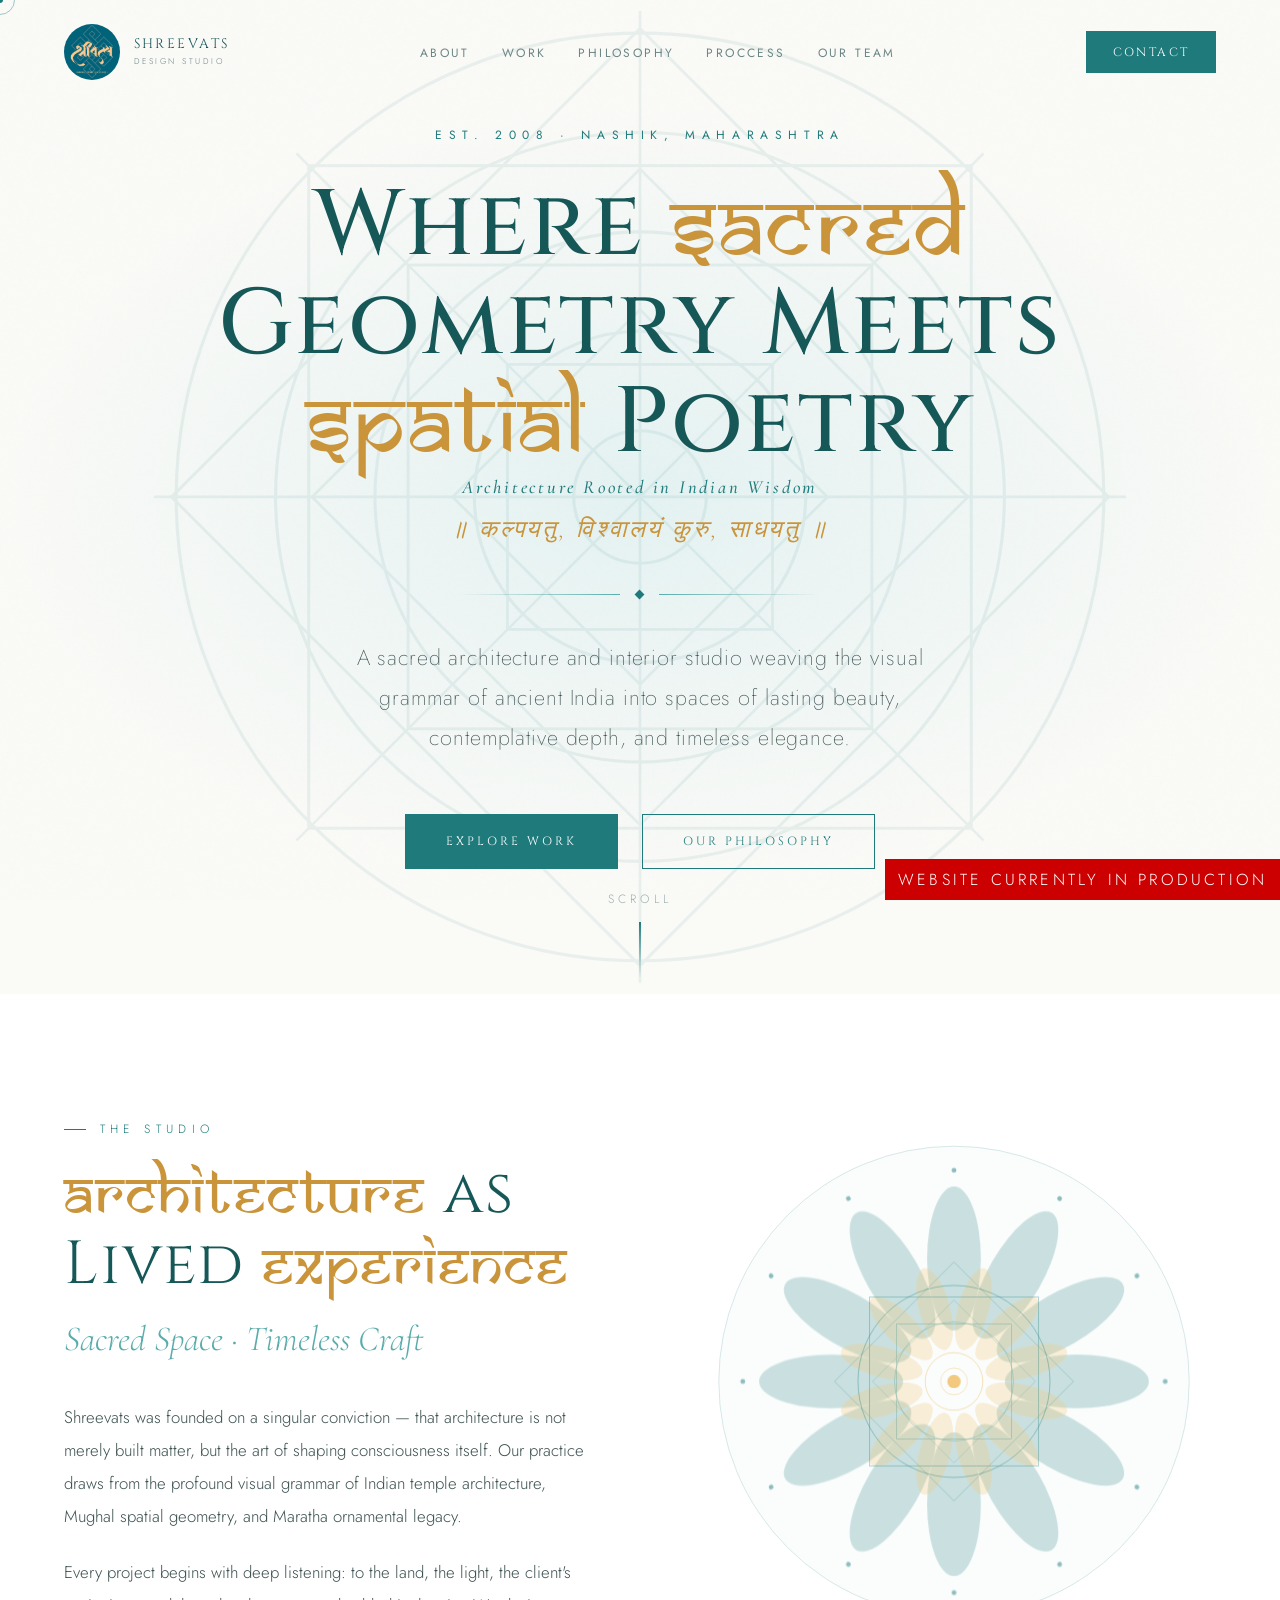
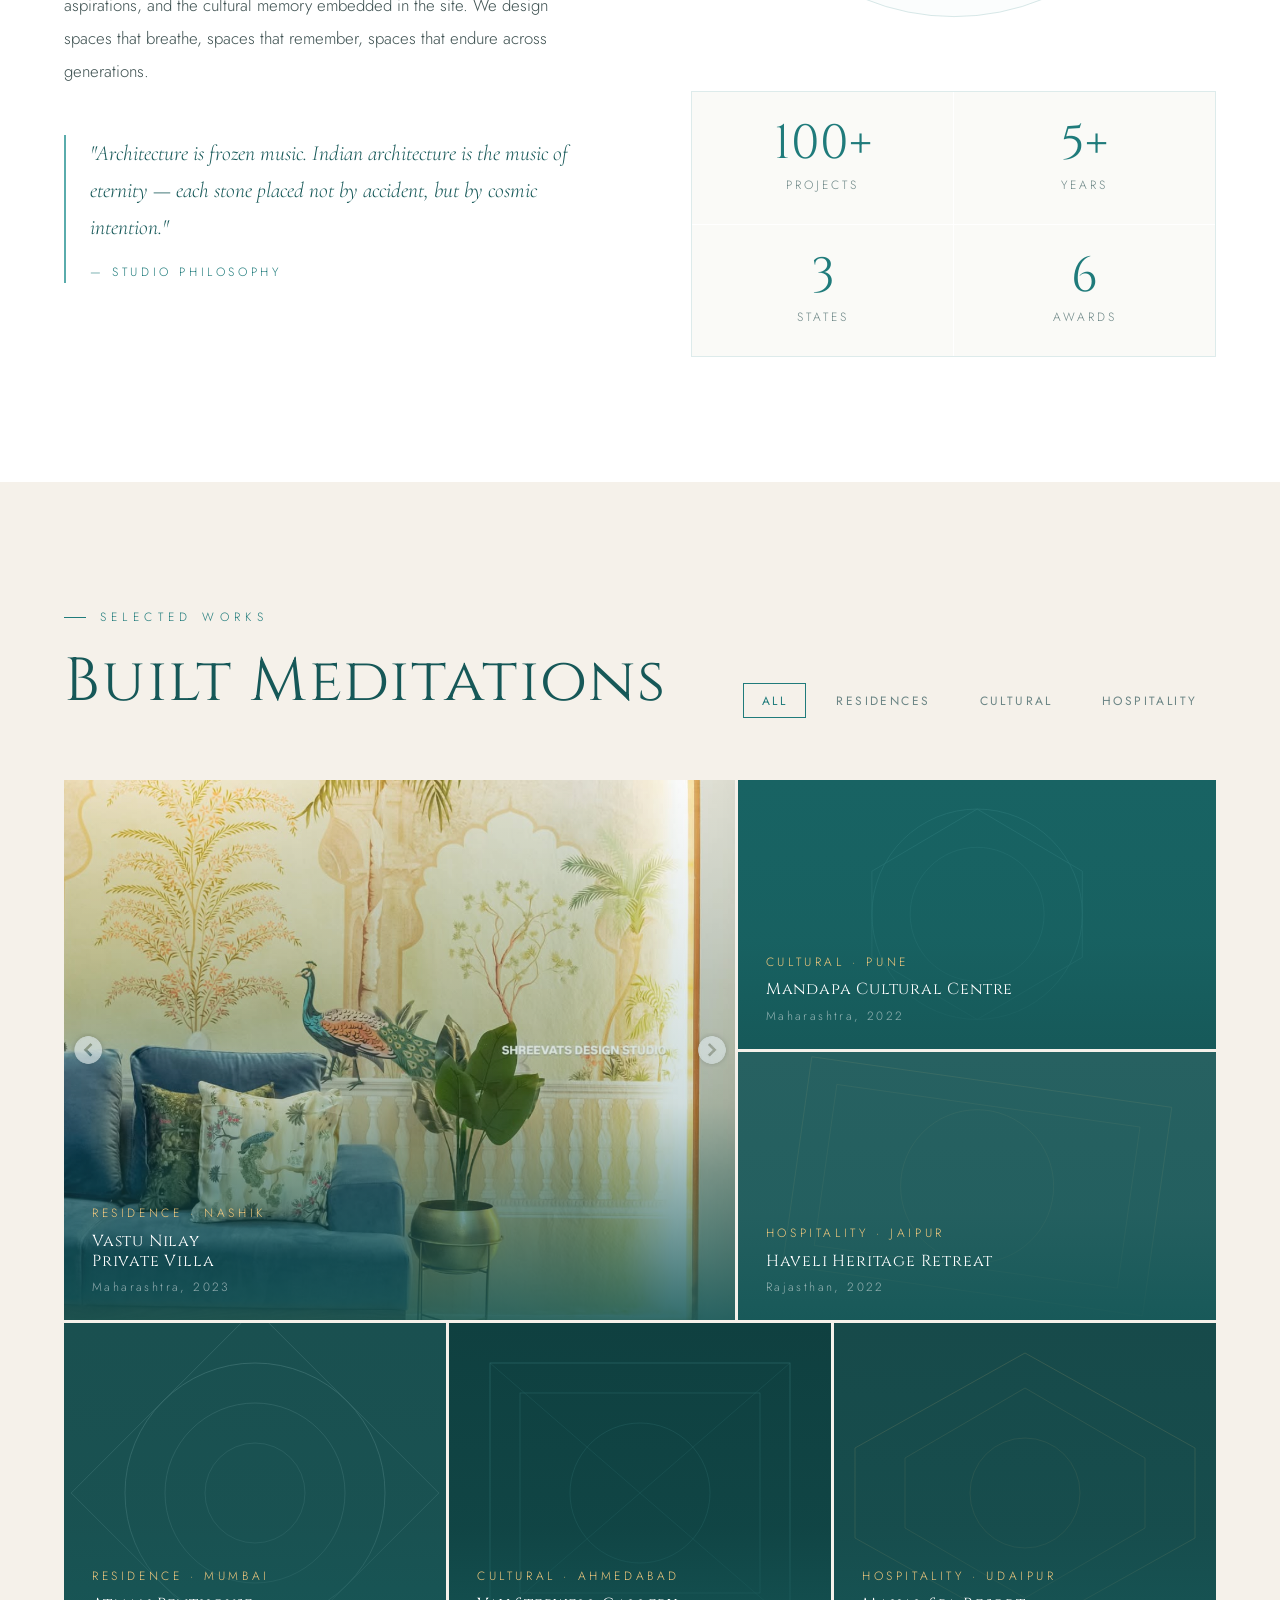
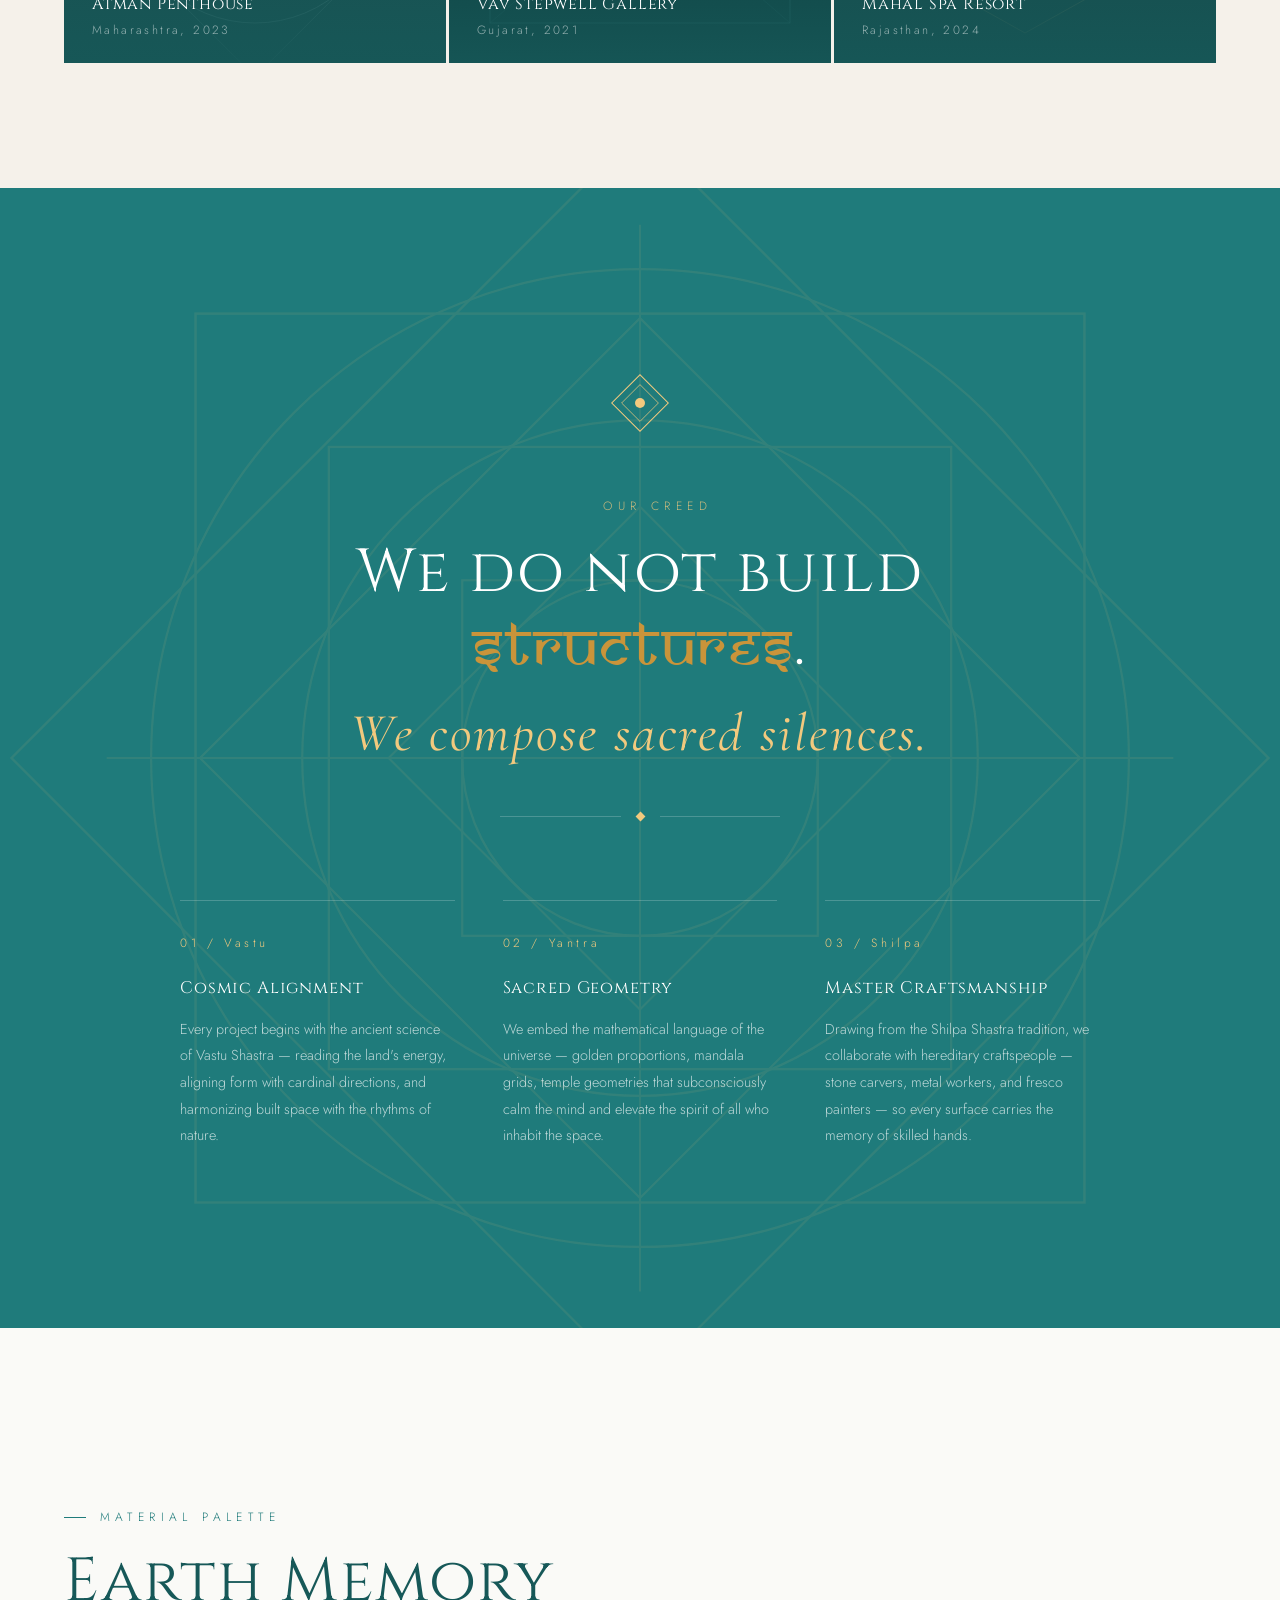
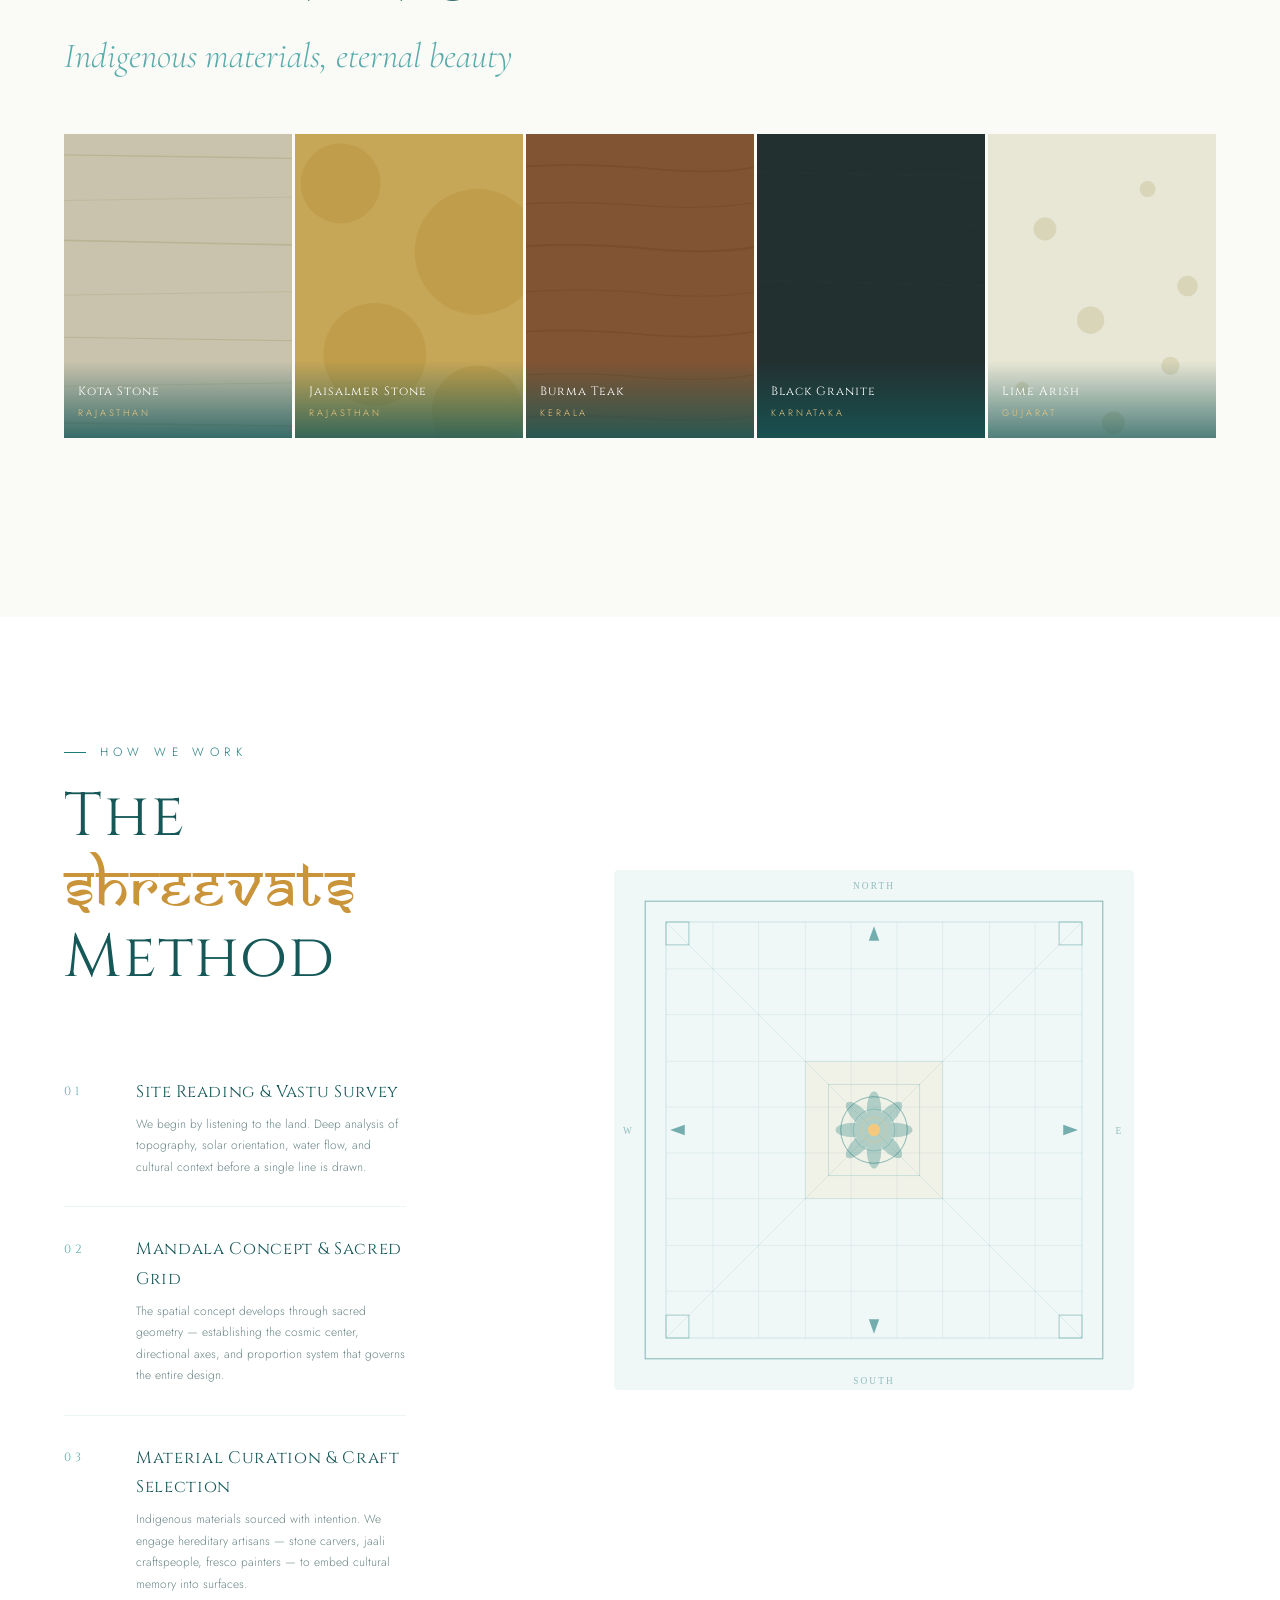
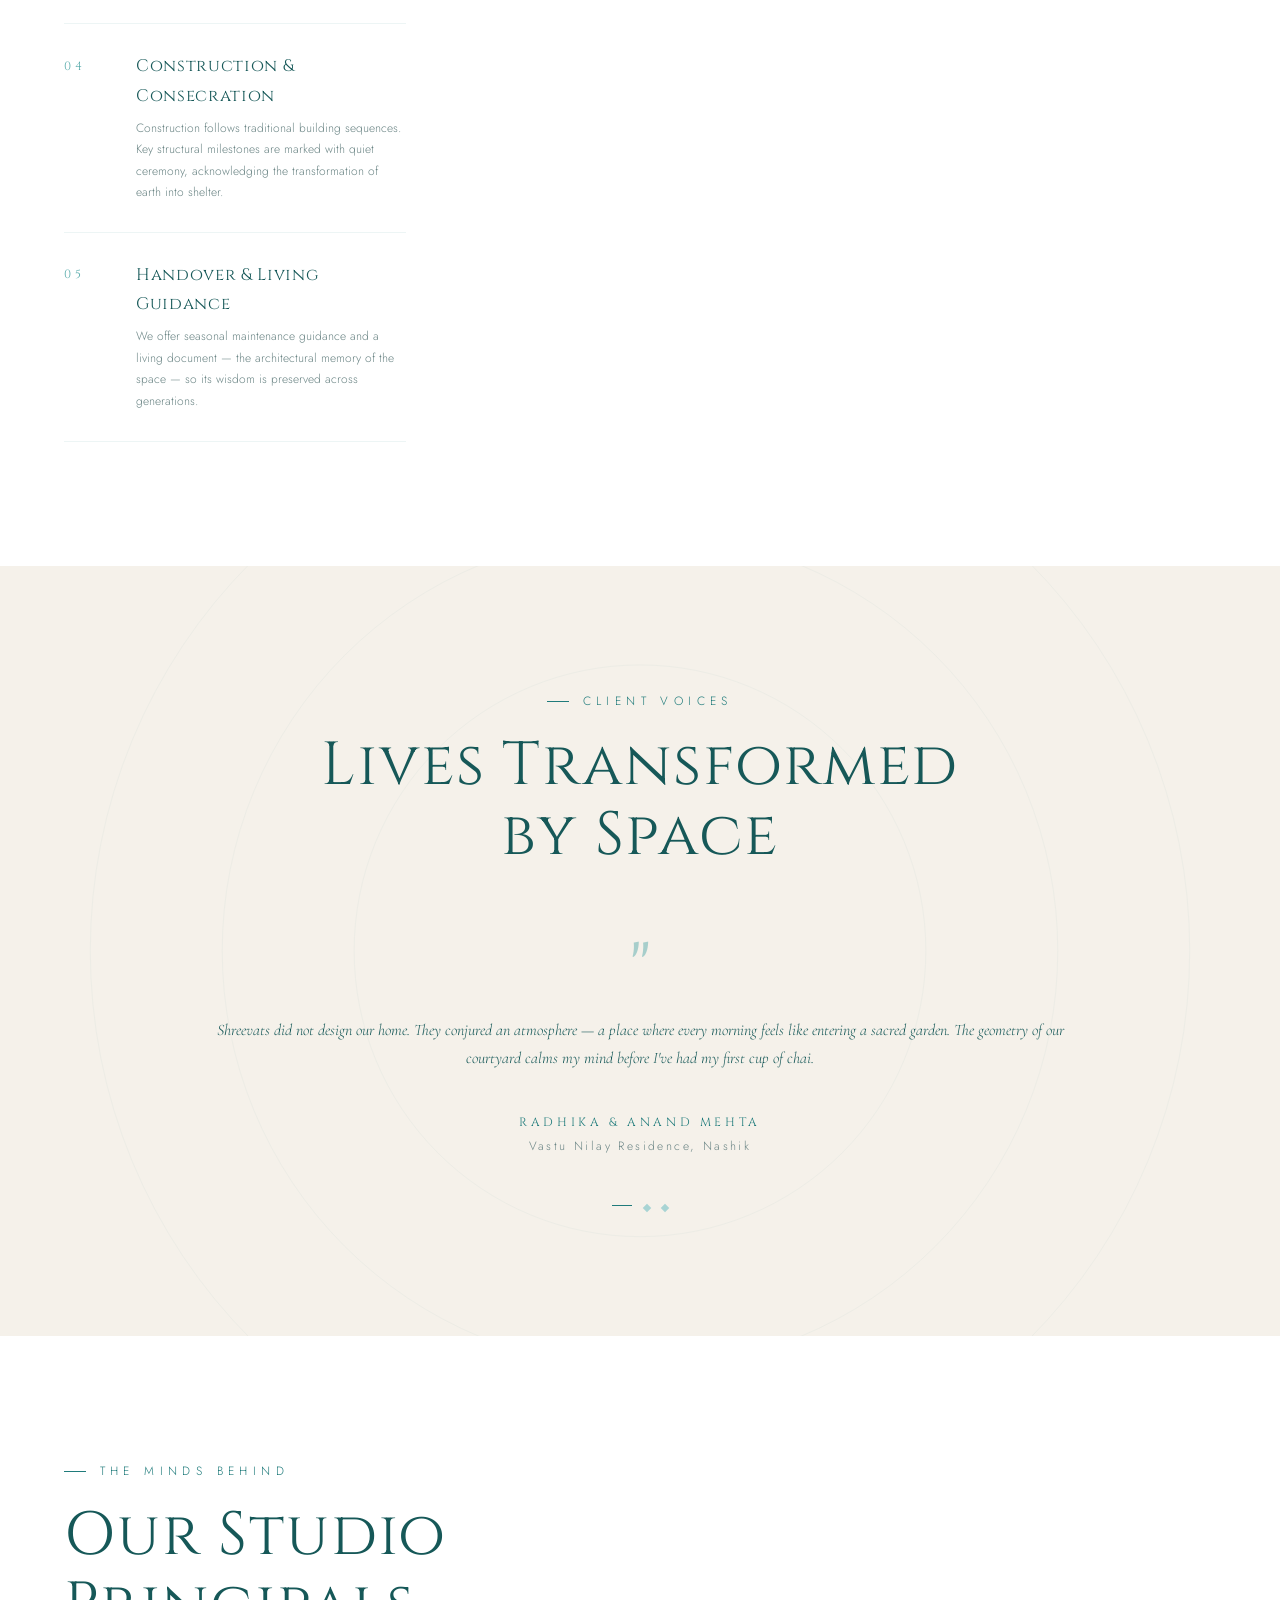
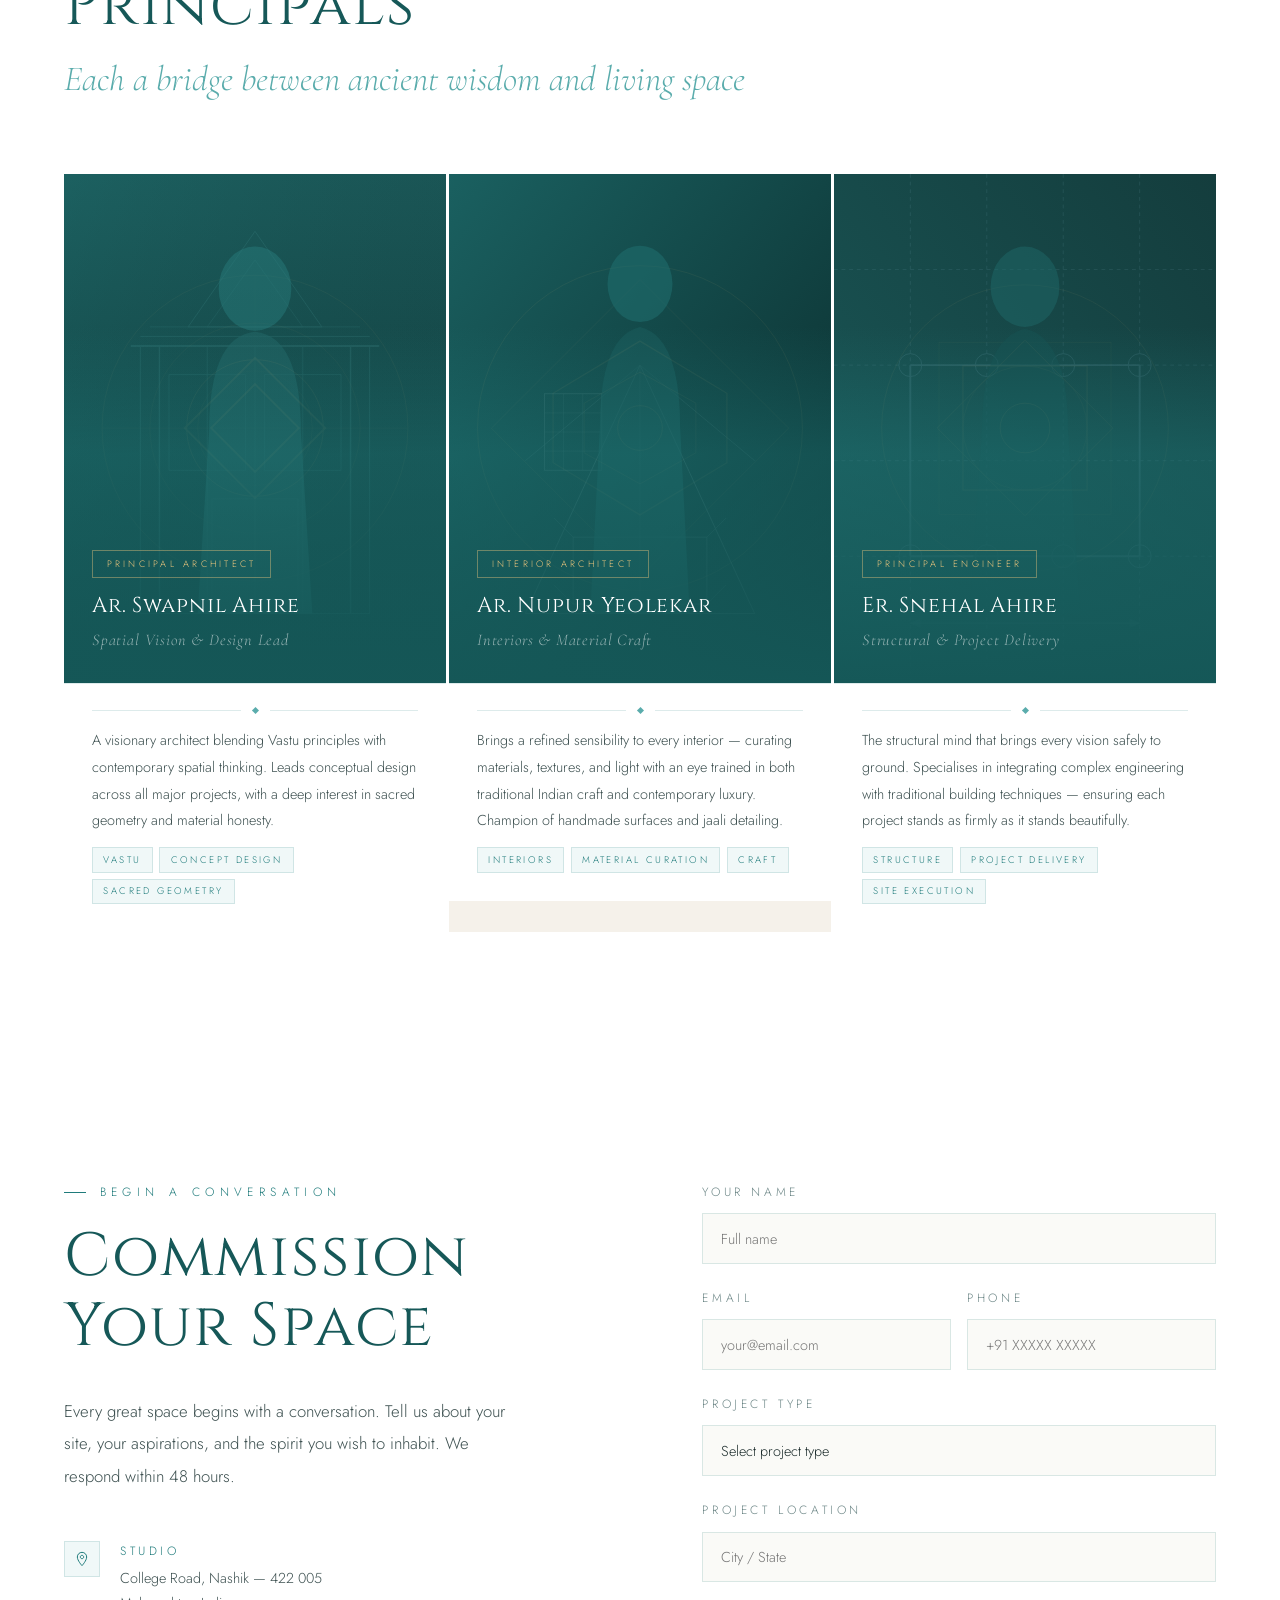
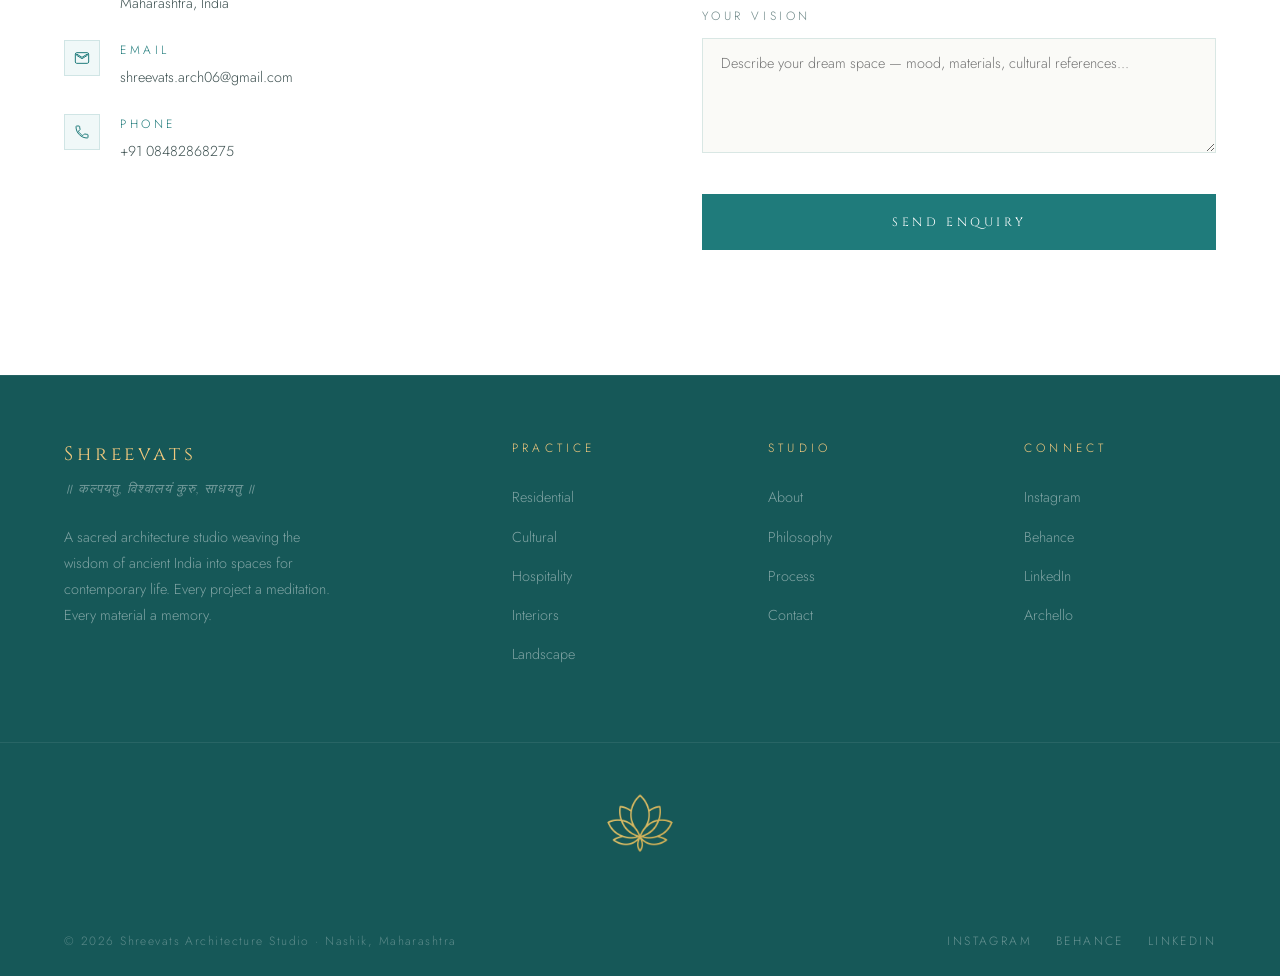
==== commit 89d80811: "Your message" ====
--- a/index.html
+++ b/index.html
@@ -10,7 +10,7 @@
 <link rel="stylesheet" href="style.css">
 </head>
 <body>
-
+<div class="production_warning">Website currently in production</div>
 <div class="c-dot" id="cDot"></div>
 <div class="c-ring" id="cRing"></div>
 
--- a/style.css
+++ b/style.css
@@ -76,6 +76,22 @@
   line-height: 1.75;
   overflow-x: hidden;
   cursor: none;
+}
+
+/* PRODUCTION WARNING */
+.production_warning {
+  position: fixed;
+  bottom: 0;
+  right: 0%;
+  /* transform: translateX(-50%); */
+  background: #cc0000;
+  color: var(--bg-white);
+  padding: 0.4rem 0.8rem;
+  font-size: var(--fs-s);
+  letter-spacing: 0.2em;
+  text-transform: uppercase;
+  z-index: 9999;
+  animation: warningPulse 1.2s ease-in-out infinite;
 }
 
 /* CURSOR */
@@ -1403,6 +1419,17 @@
     transform: scaleY(0.65);
   }
 }
+@keyframes warningPulse {
+  0%,
+  100% {
+    background: #cc0000;
+    box-shadow: 0 0 0 0 rgba(204, 0, 0, 0.4);
+  }
+  50% {
+    background: #ff0000;
+    box-shadow: 0 0 8px 2px rgba(204, 0, 0, 0.6);
+  }
+}
 
 /* ============================================
    RESPONSIVE
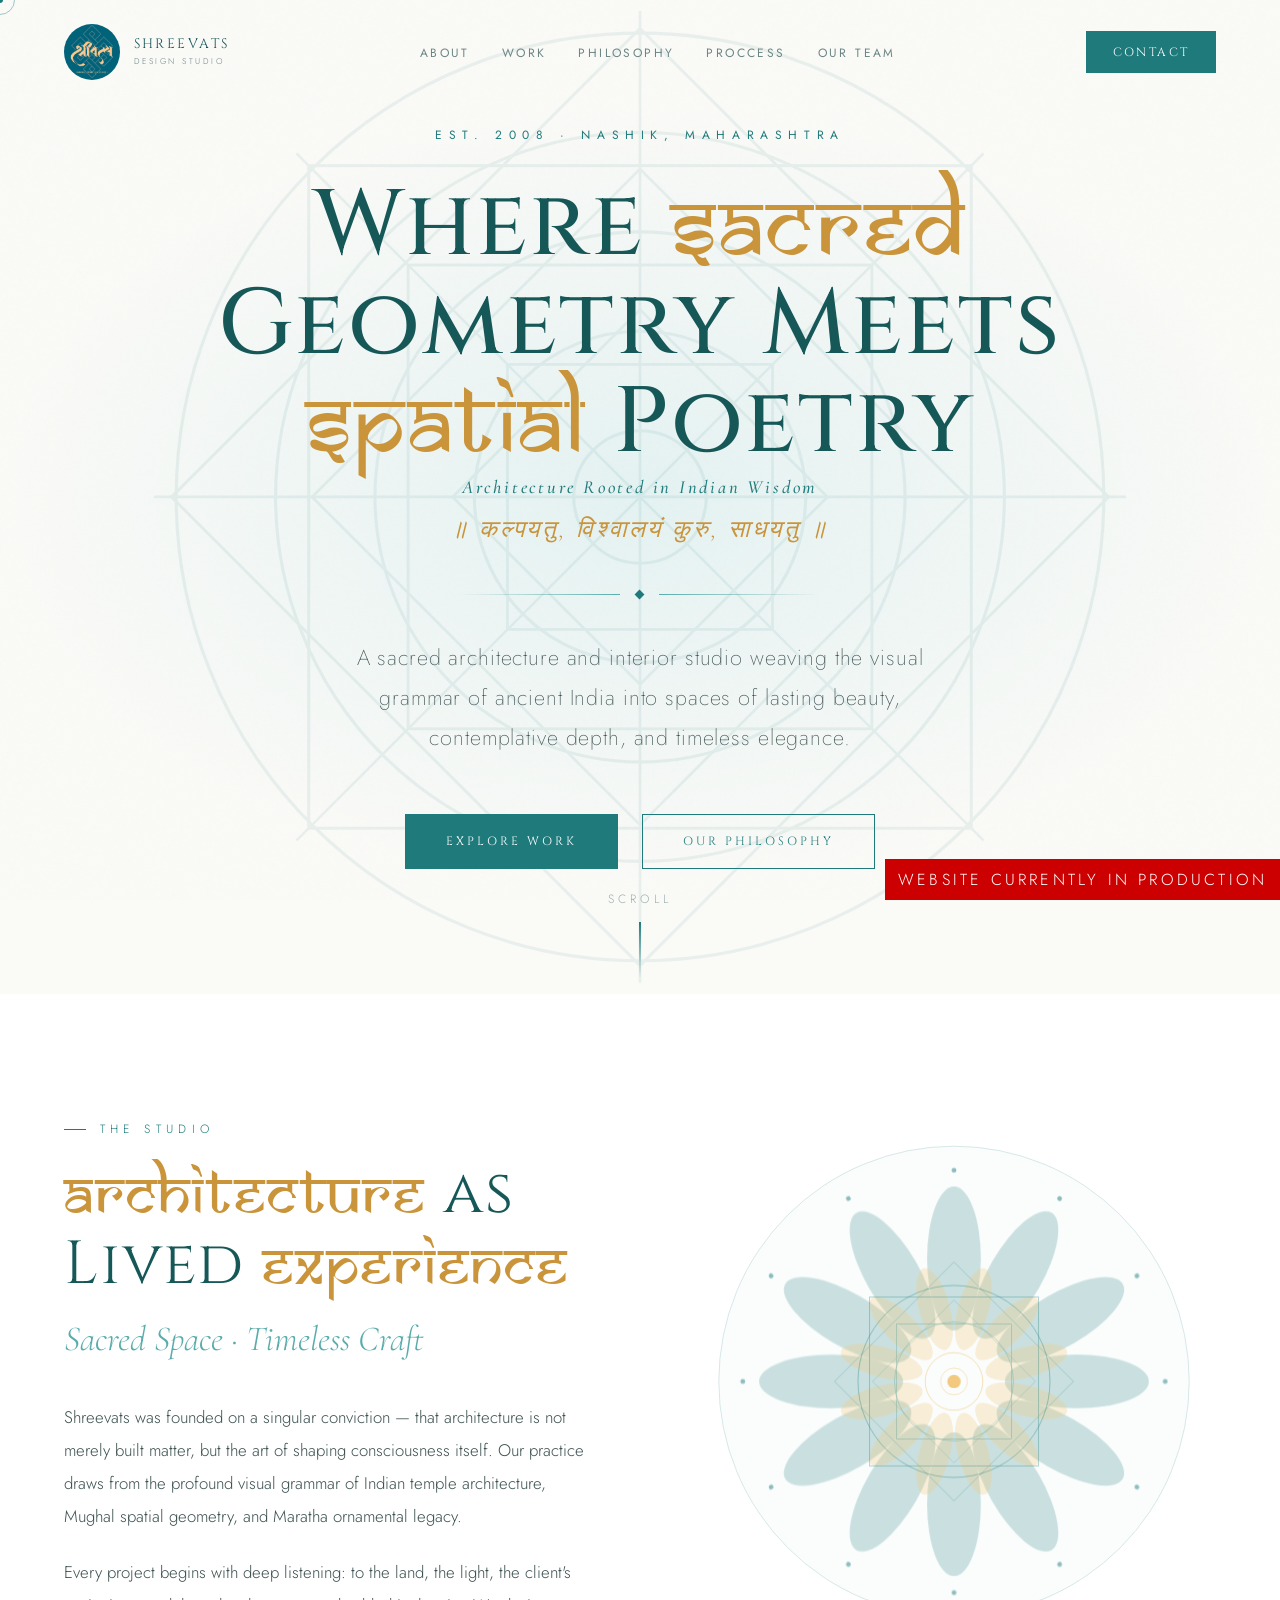
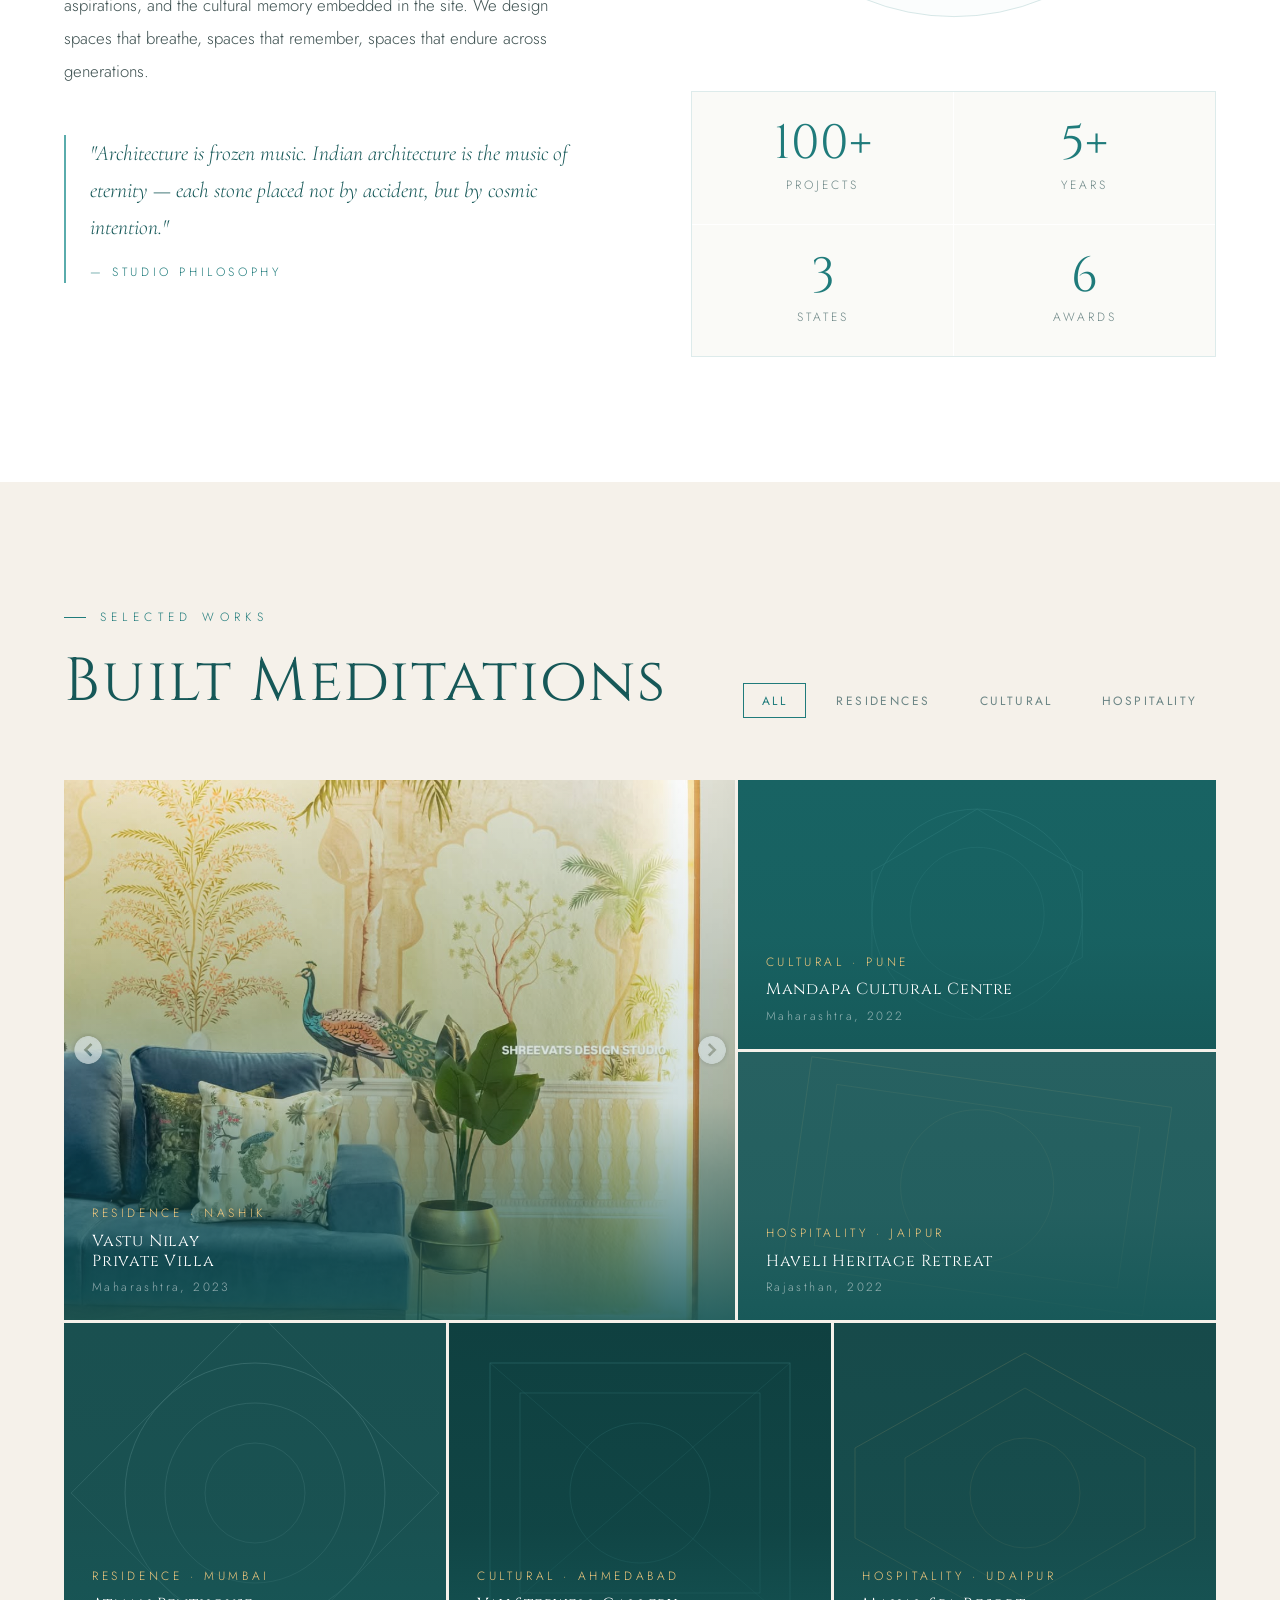
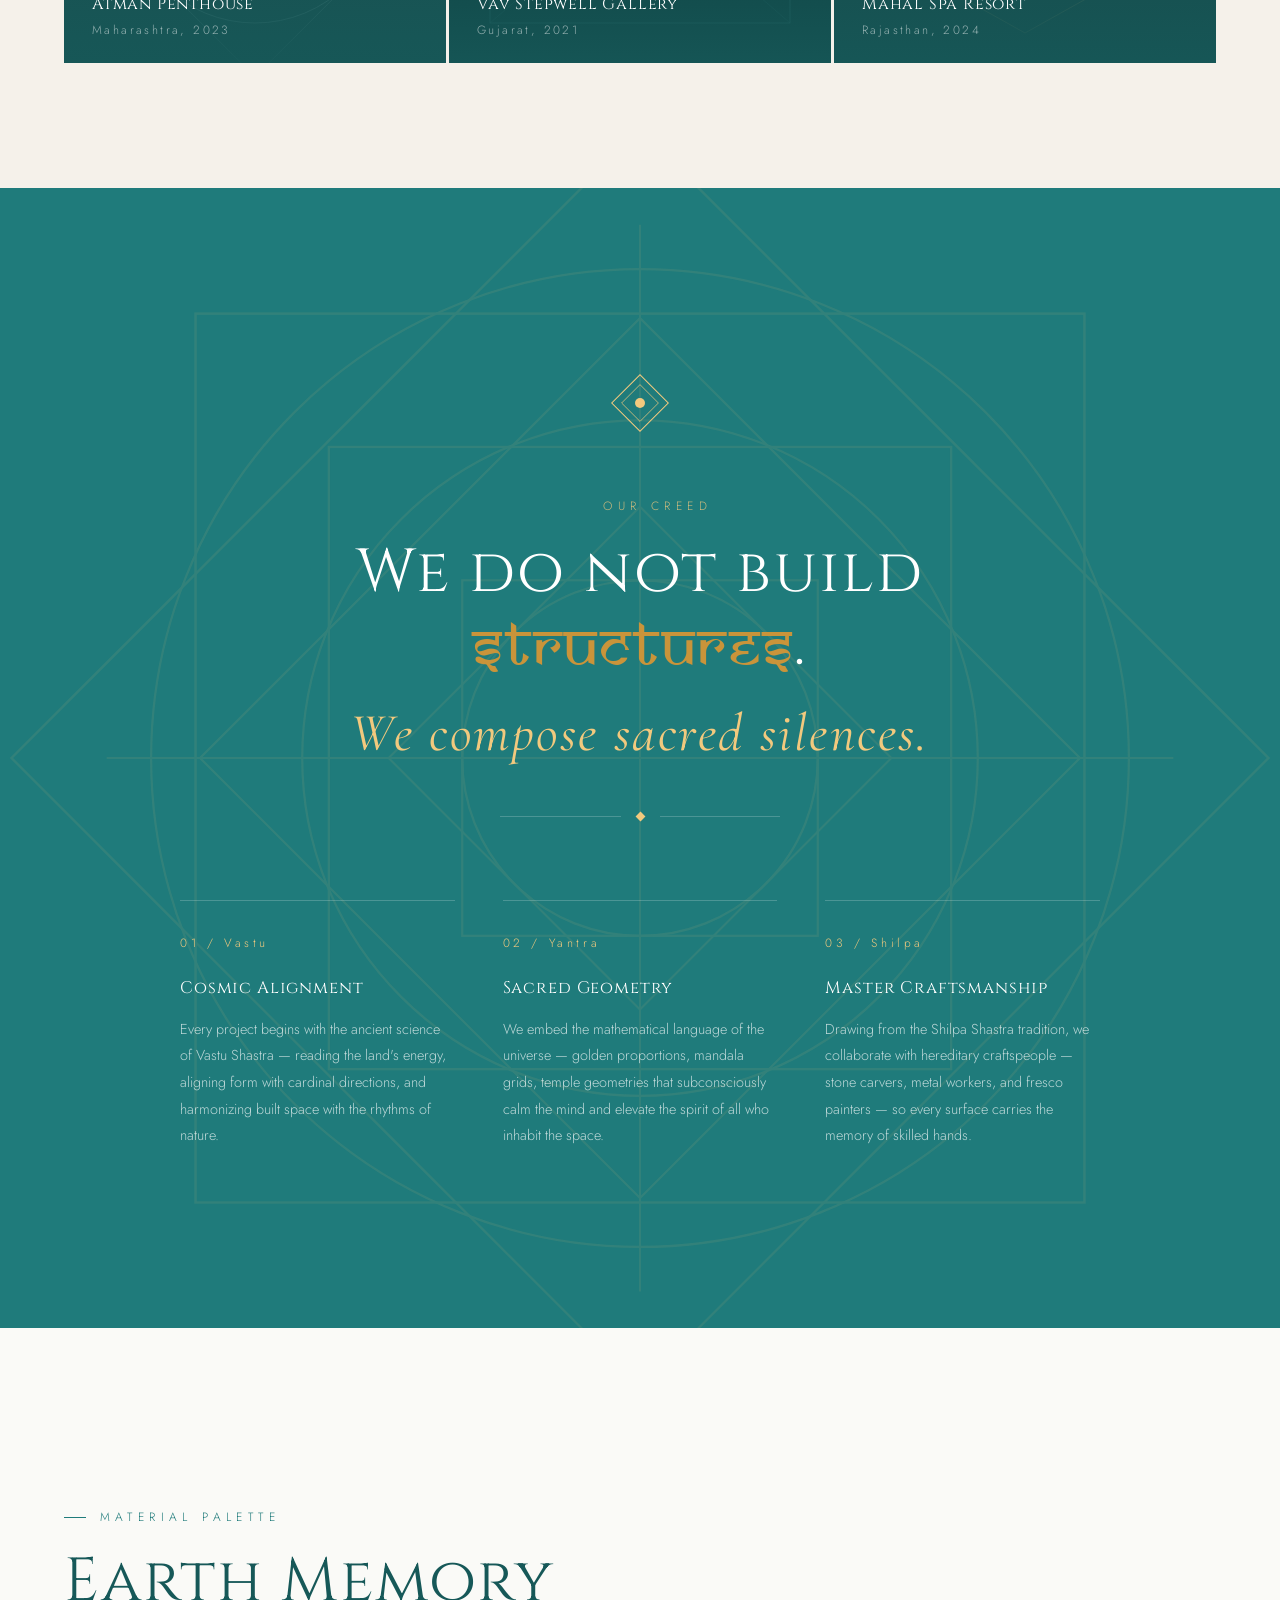
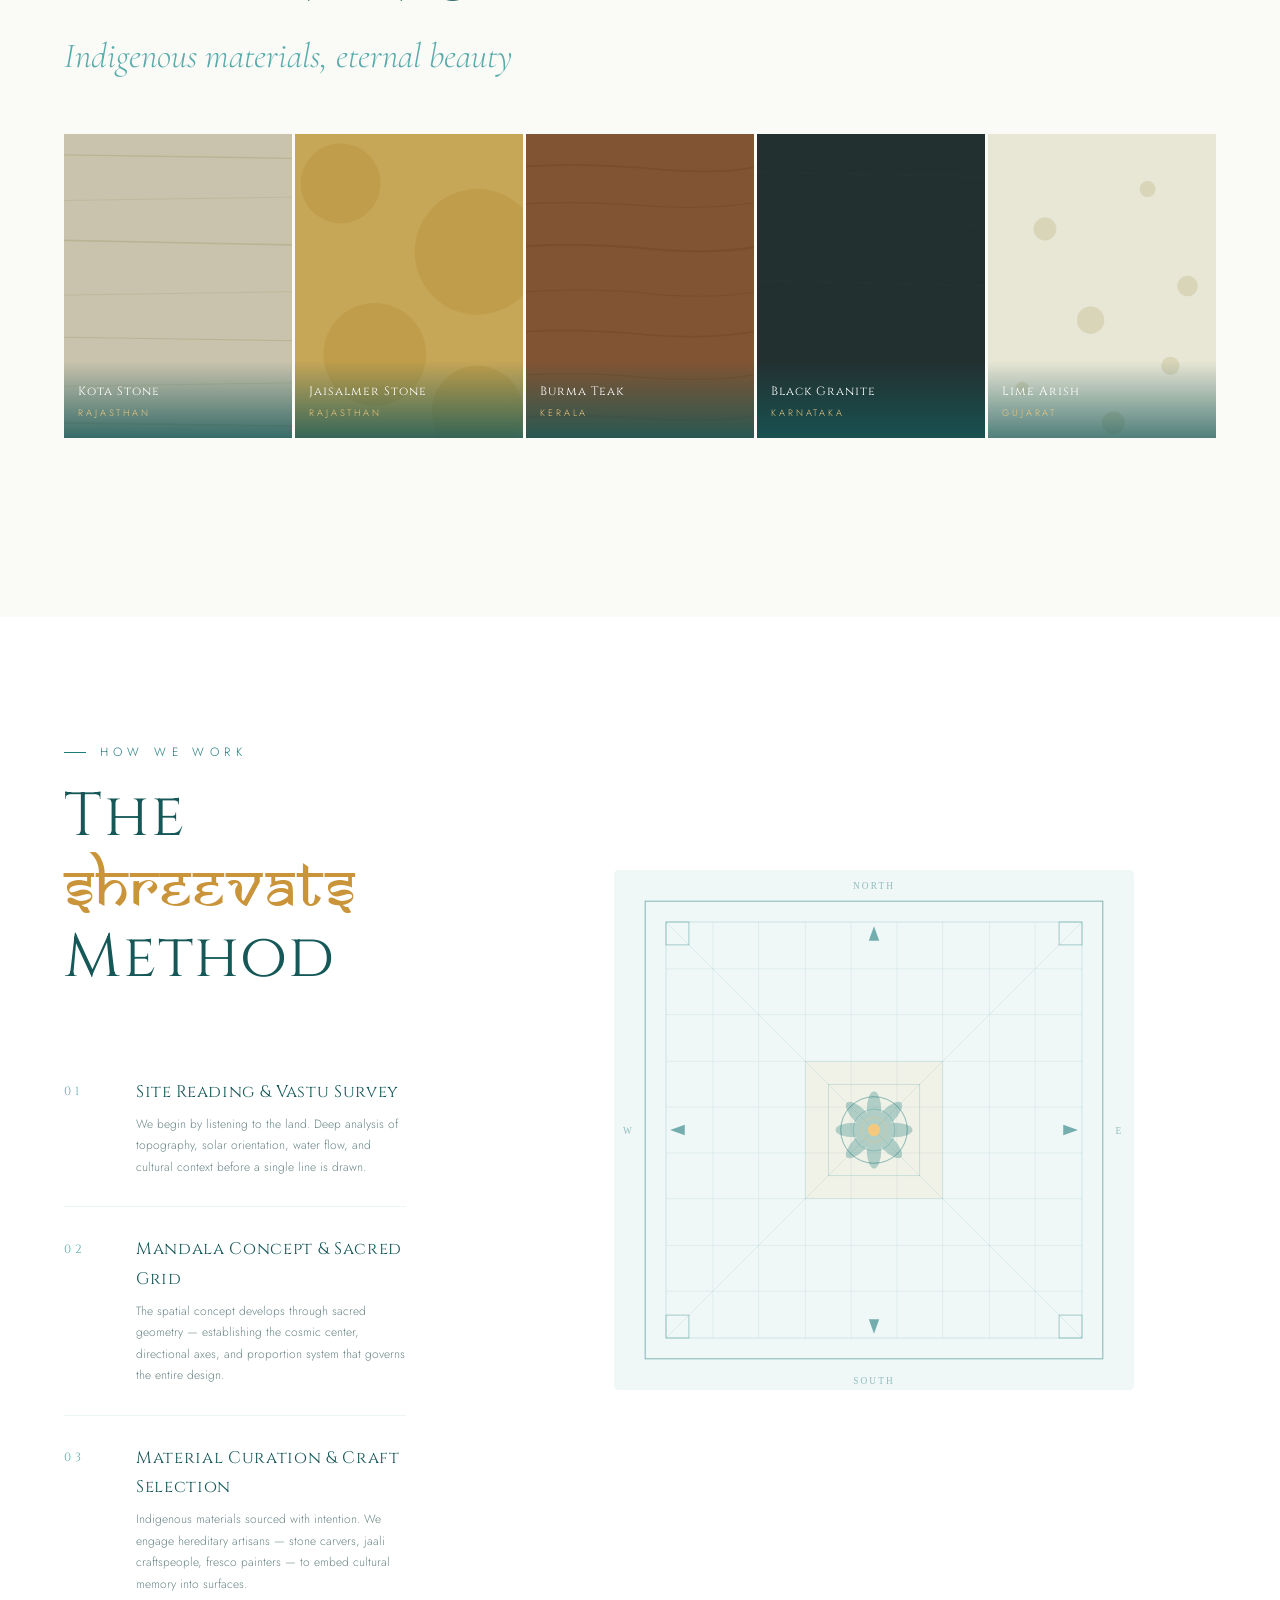
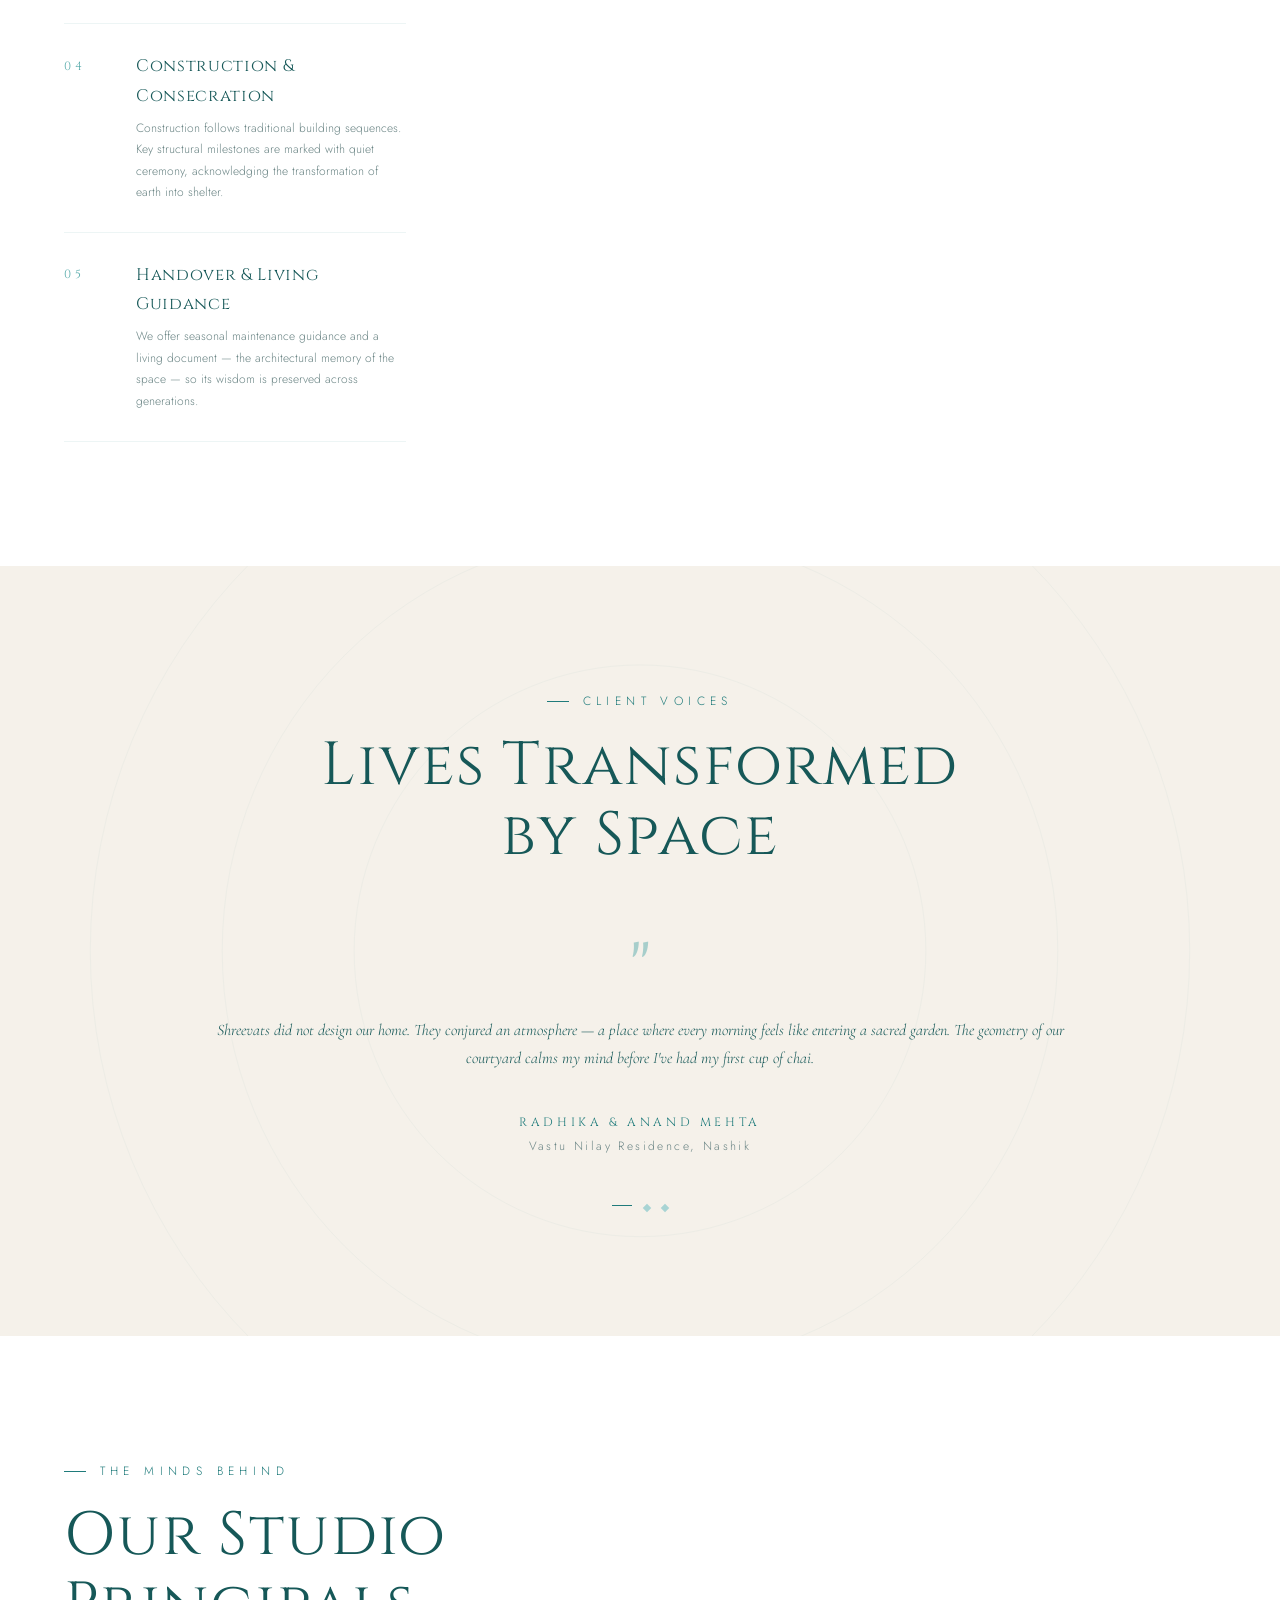
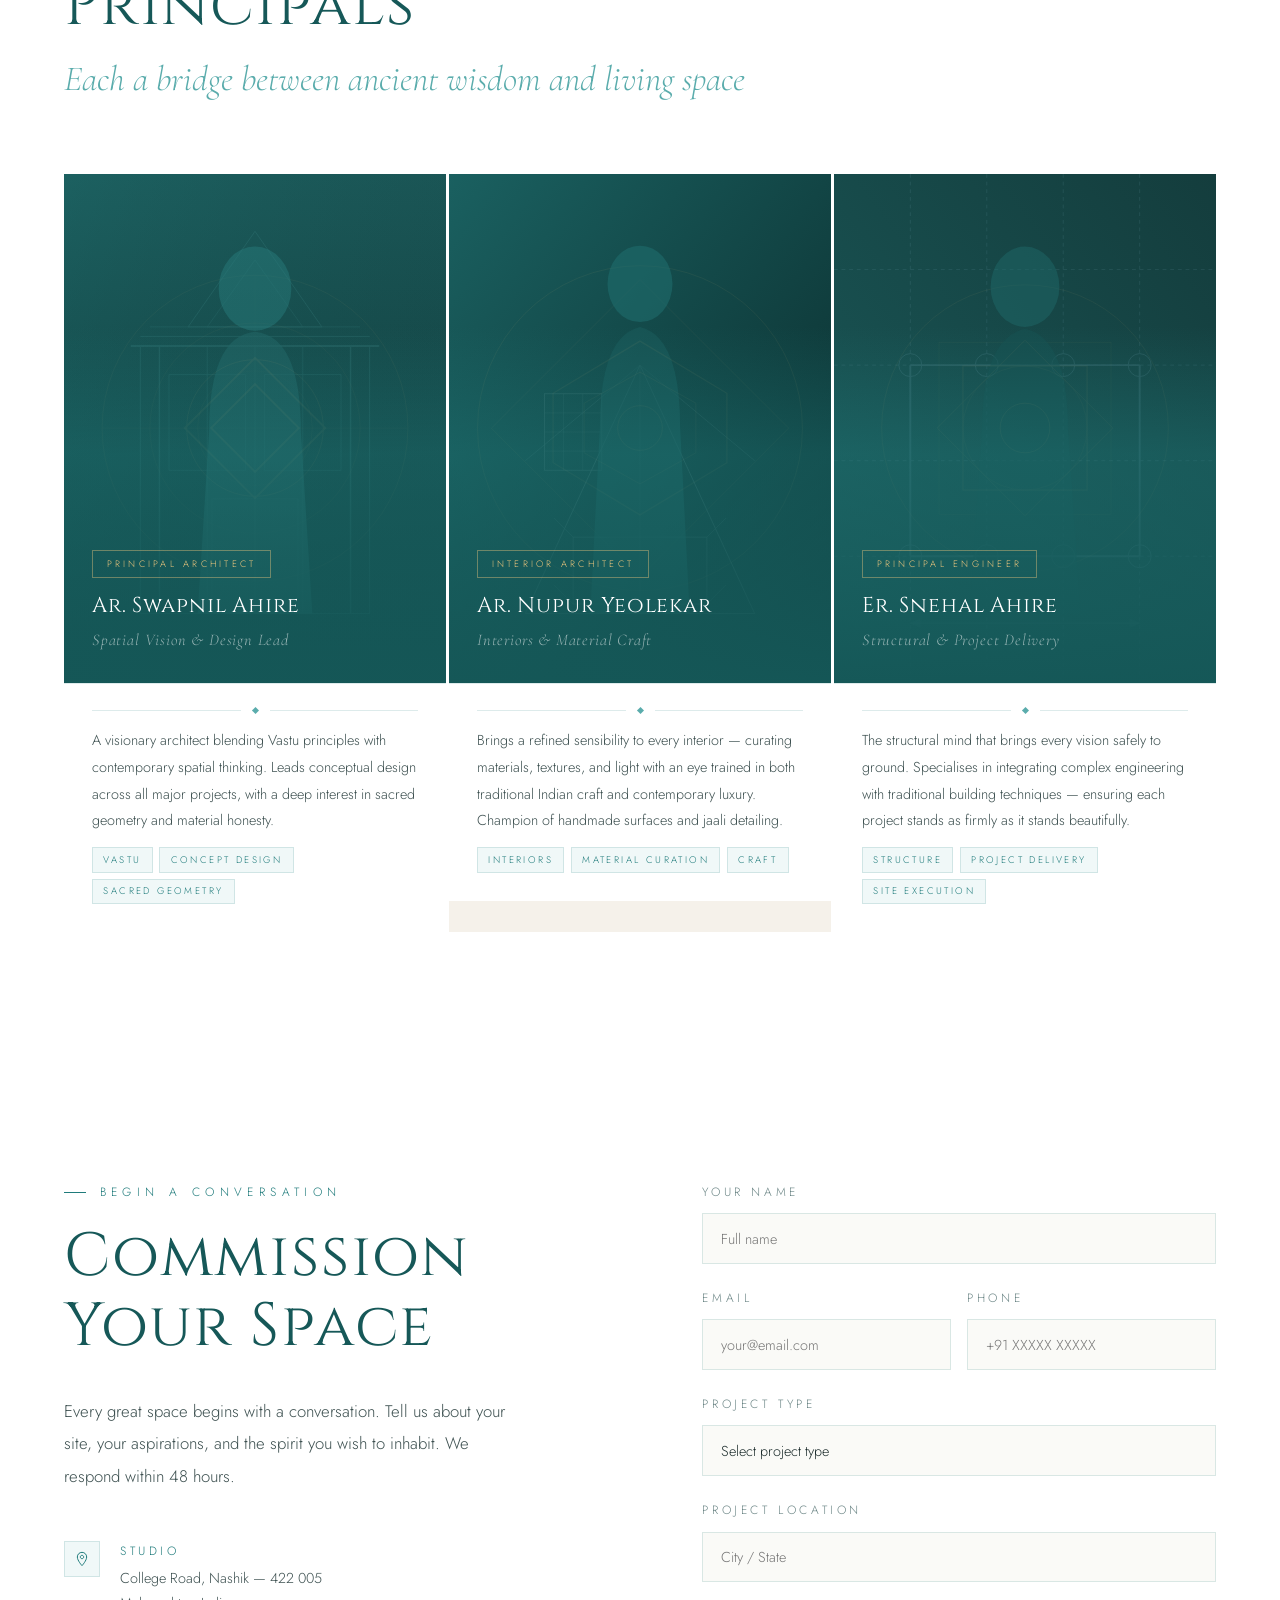
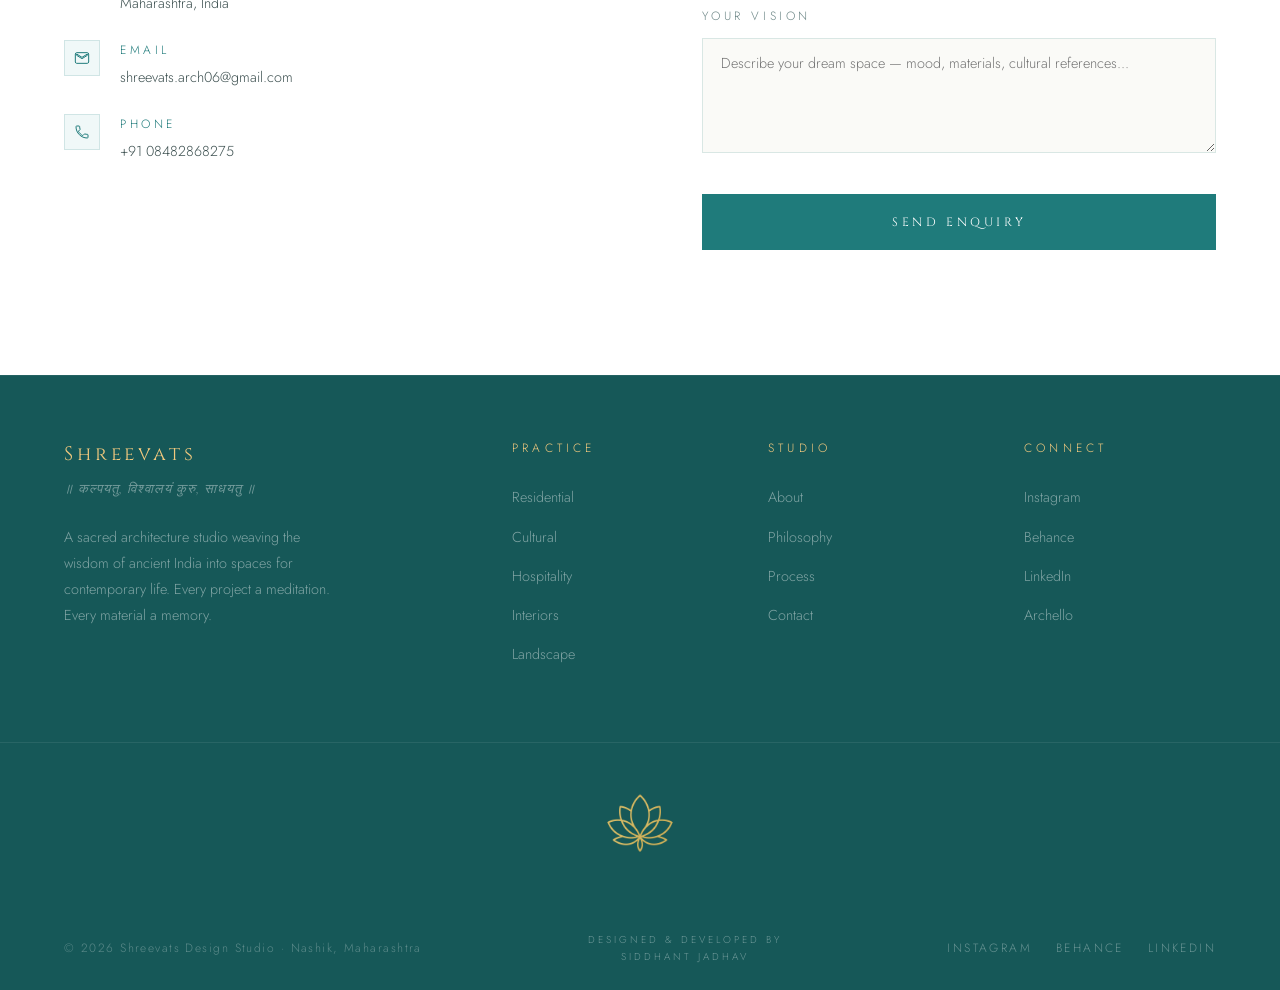
==== commit 596cbfc1: "your message" ====
--- a/index.html
+++ b/index.html
@@ -1029,7 +1029,7 @@
     <div class="foot-col">
       <div class="foot-col-t">Connect</div>
       <ul>
-        <li><a href="#">Instagram</a></li>
+        <li><a href="#https://www.instagram.com/shreevats_design_studio/">Instagram</a></li>
         <li><a href="#">Behance</a></li>
         <li><a href="#">LinkedIn</a></li>
         <li><a href="#">Archello</a></li>
@@ -1060,9 +1060,10 @@
     
   </div>
   <div class="foot-bottom">
-    <div class="foot-copy">© 2026 Shreevats Architecture Studio · Nashik, Maharashtra</div>
+    <div class="foot-copy">© 2026 Shreevats Design Studio · Nashik, Maharashtra</div>
+    <div class="web-developer">Designed & Developed by <br> <a href="">Siddhant Jadhav</a></div>
     <div class="foot-soc">
-      <a href="#">Instagram</a>
+      <a href="#https://www.instagram.com/shreevats_design_studio/">Instagram</a>
       <a href="#">Behance</a>
       <a href="#">LinkedIn</a>
     </div>
--- a/style.css
+++ b/style.css
@@ -1395,6 +1395,26 @@
   height: 100px;
 }
 
+.web-developer {
+  position: static;
+  display: inline-block;
+  font-size: 10px;
+  letter-spacing: 0.3em;
+  color: var(--bg-teal-wash);
+  text-transform: uppercase;
+  text-align: center;
+  opacity: 0.4;
+  transition: opacity 0.3s;
+
+}
+.web-developer a{
+  color: inherit;
+  text-decoration: none;
+}
+.web-developer:hover {
+  opacity: 1;
+}
+
 /* ============================================
    ANIMATIONS
    ============================================ */
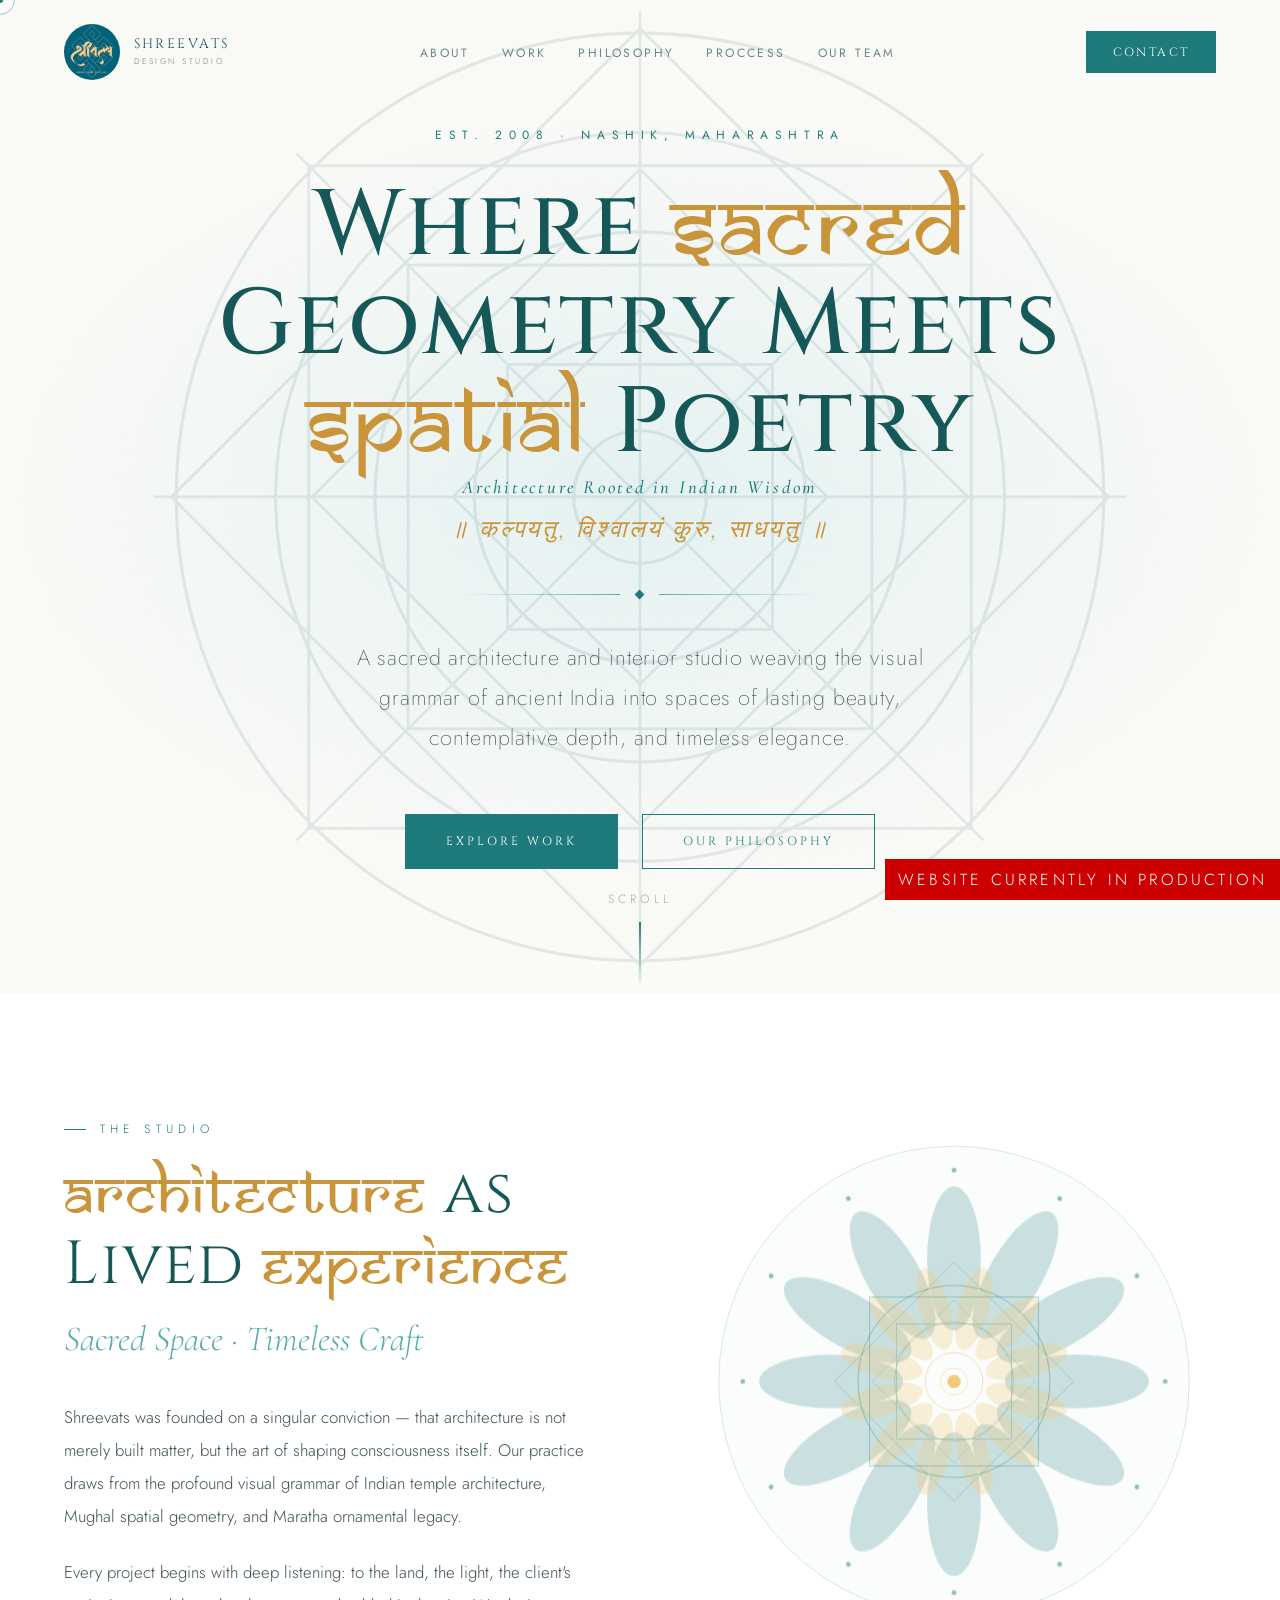
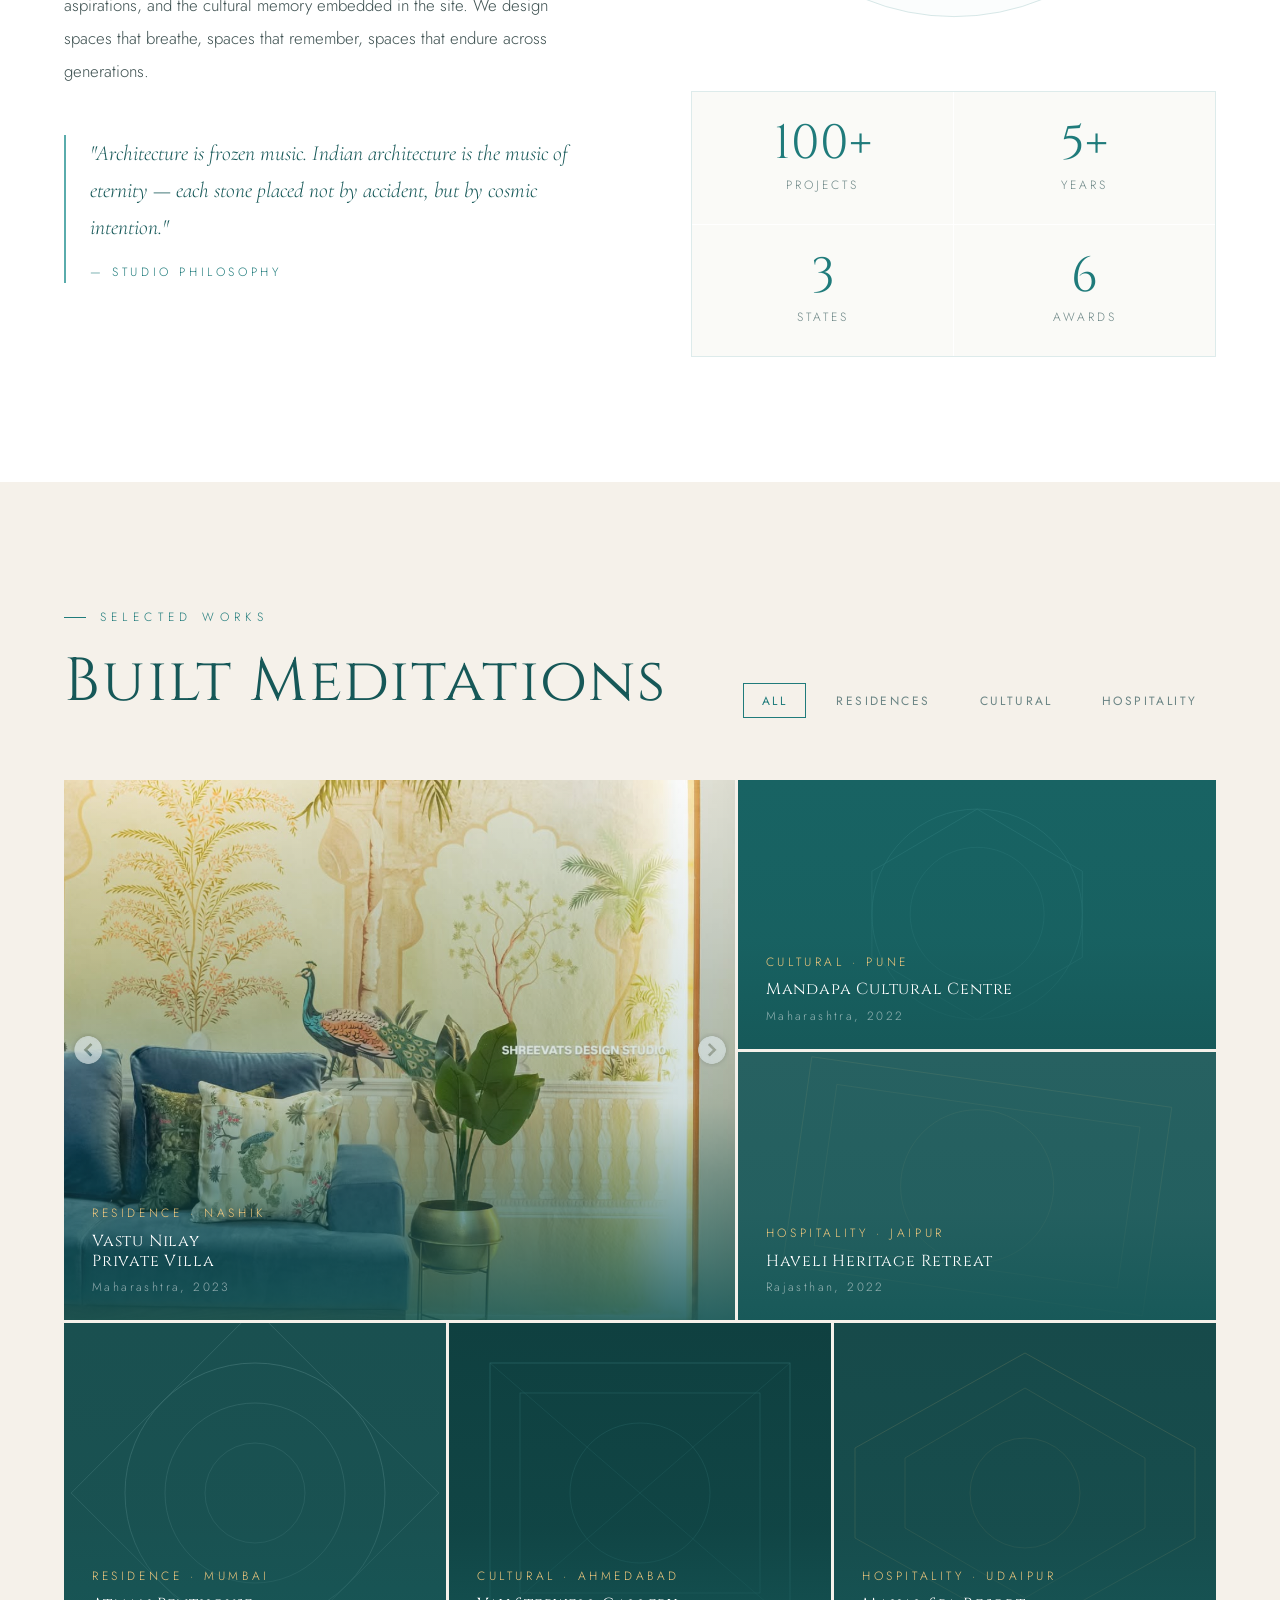
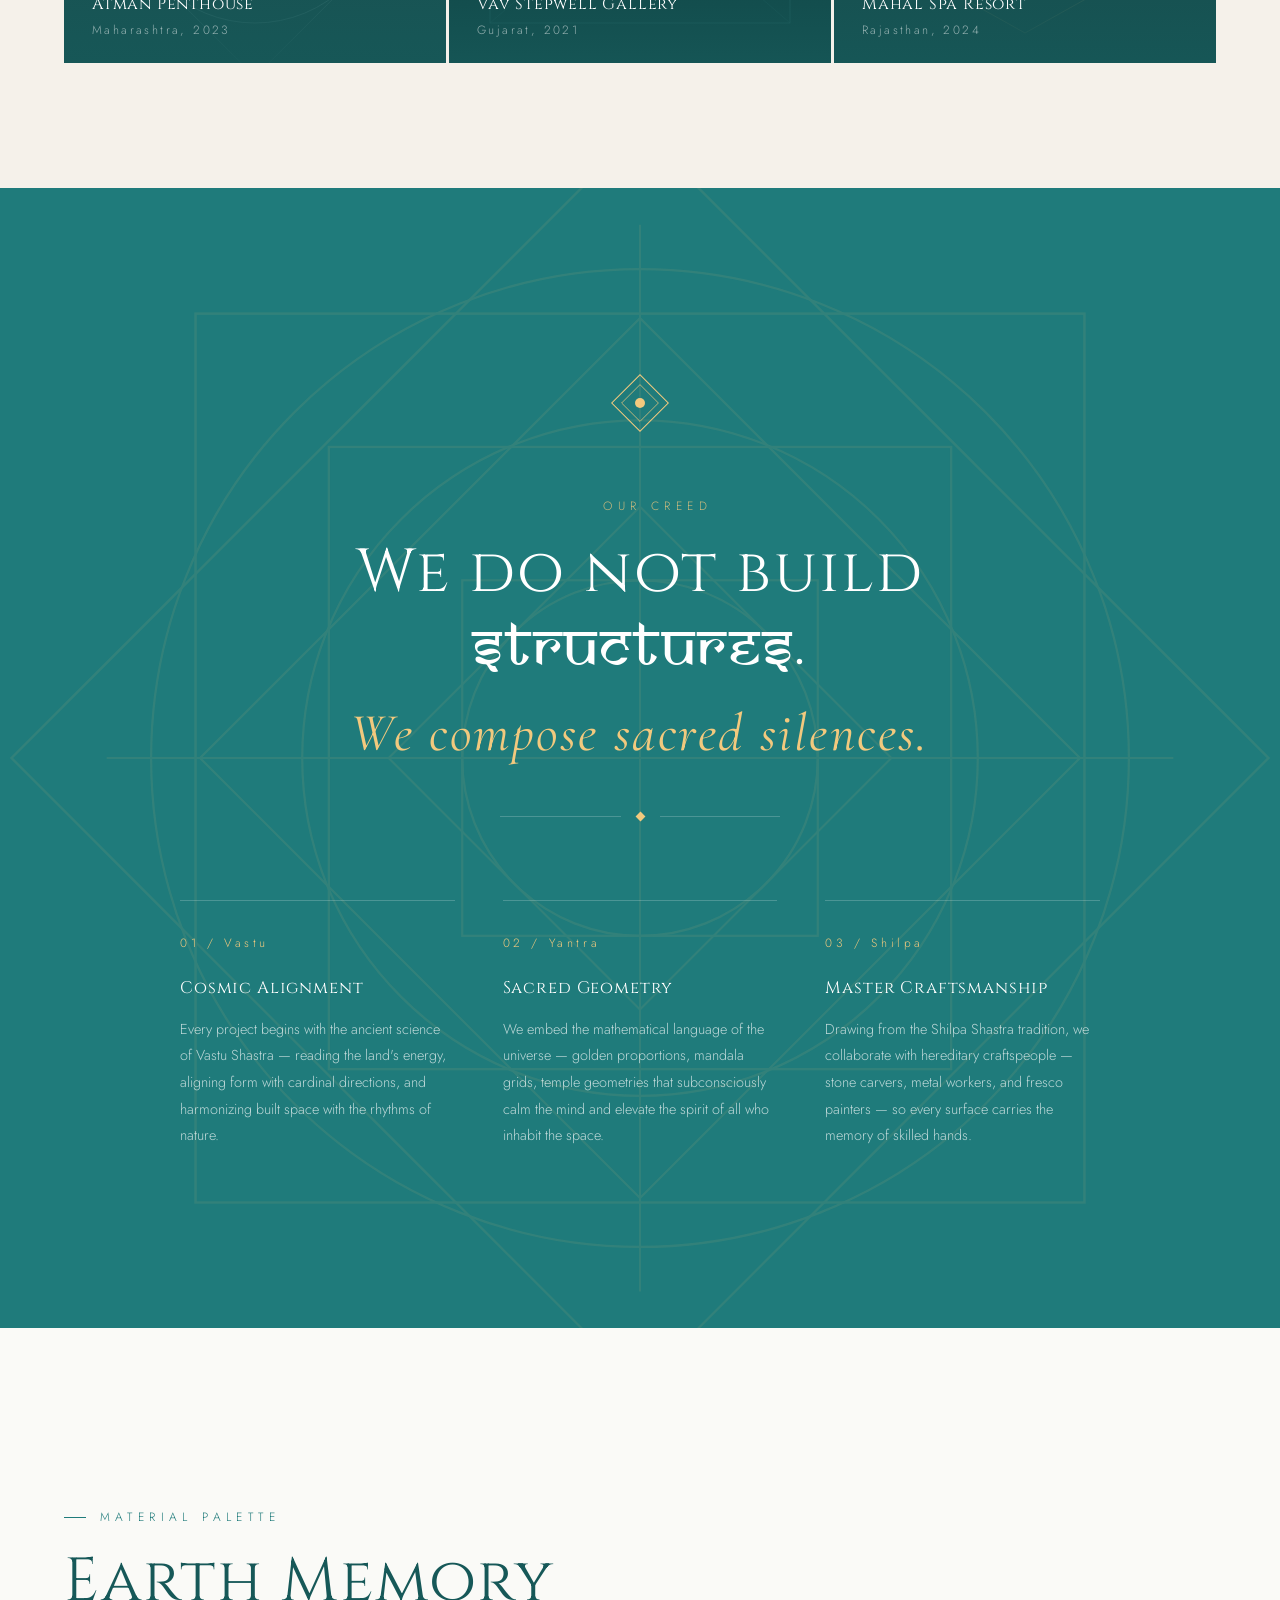
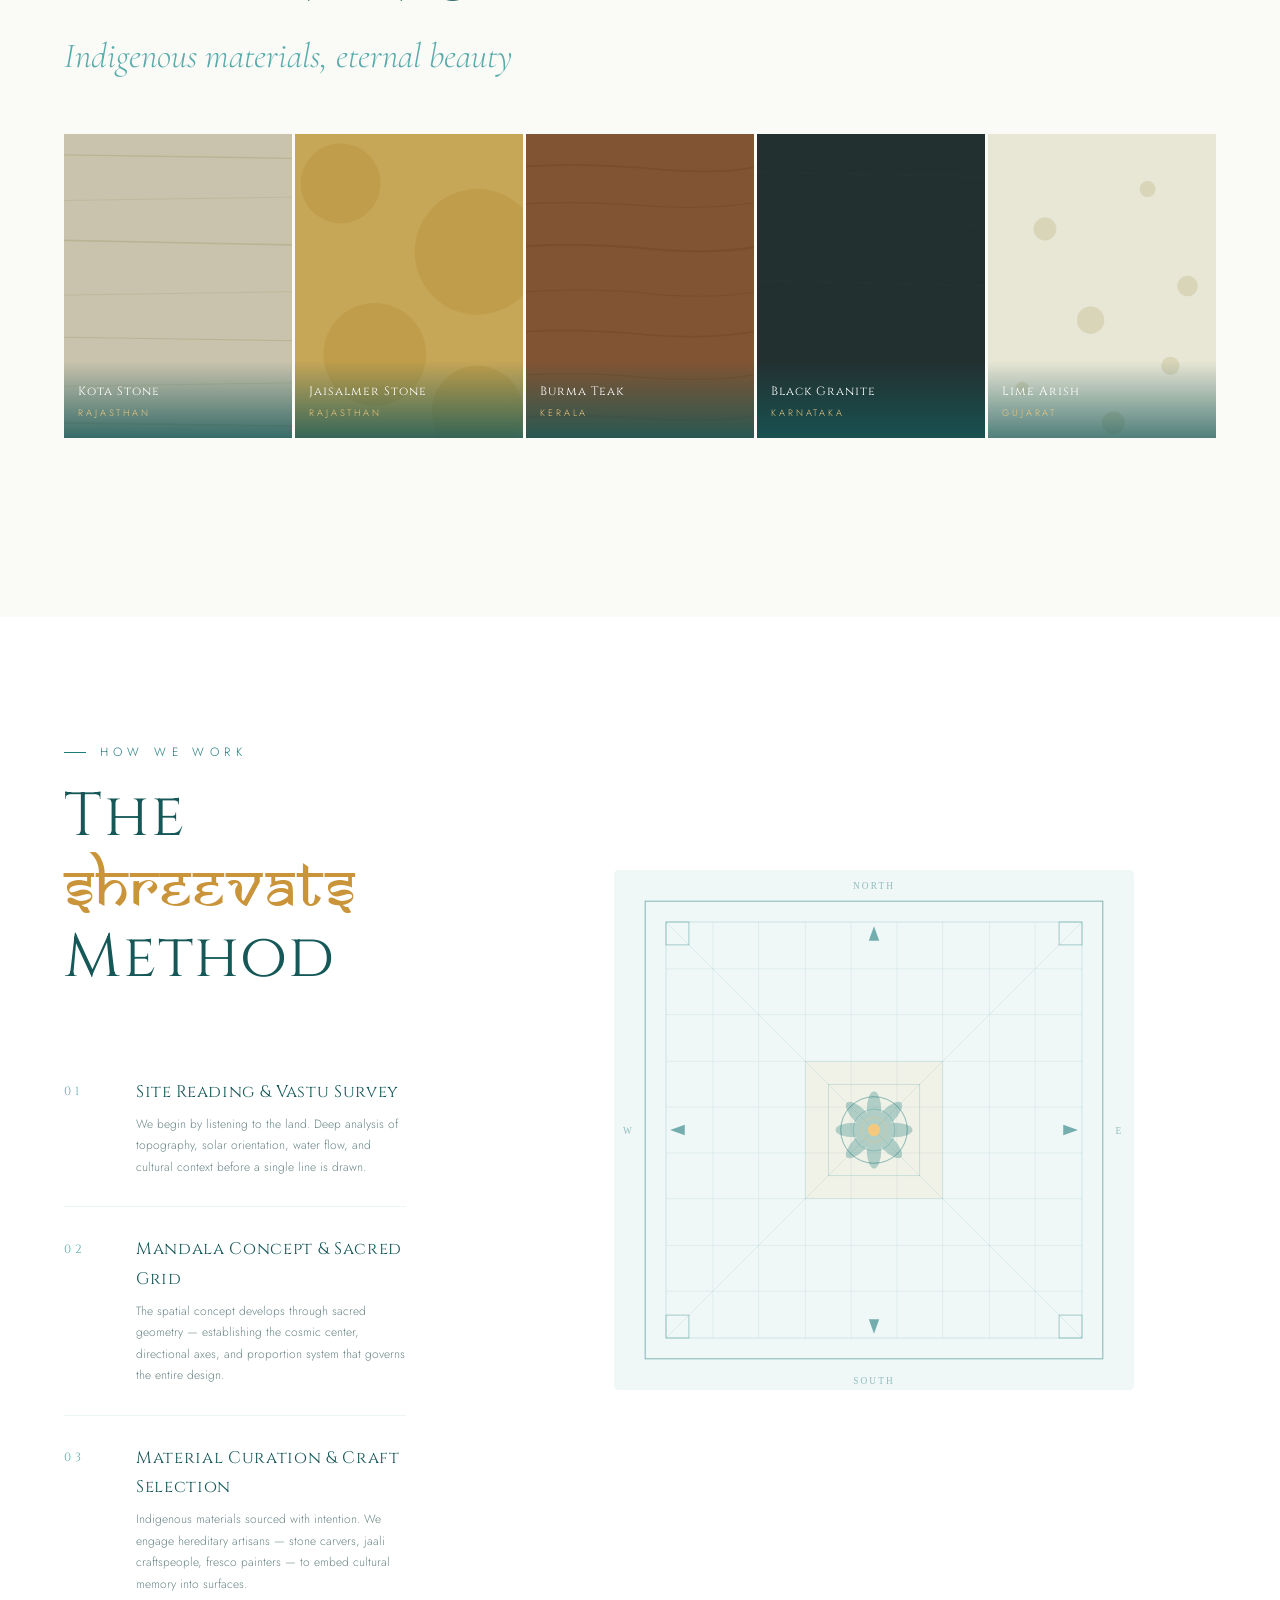
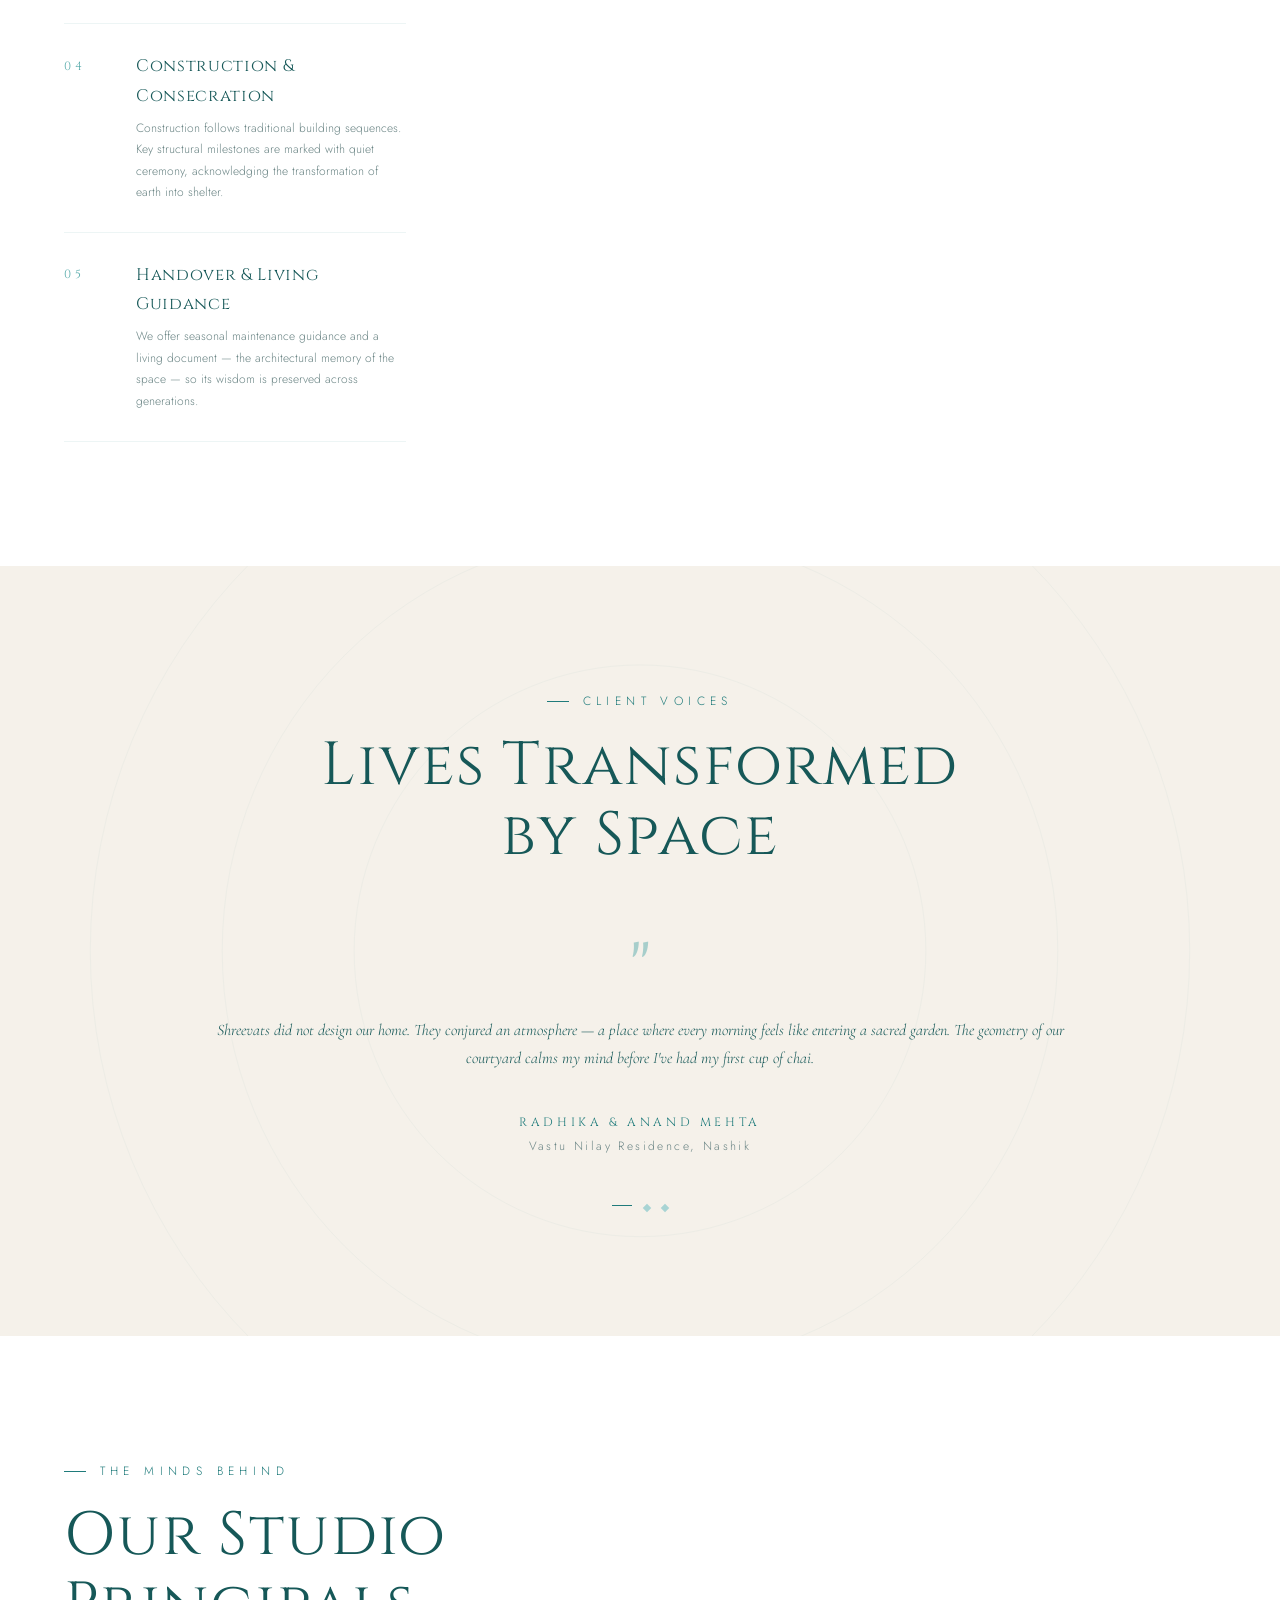
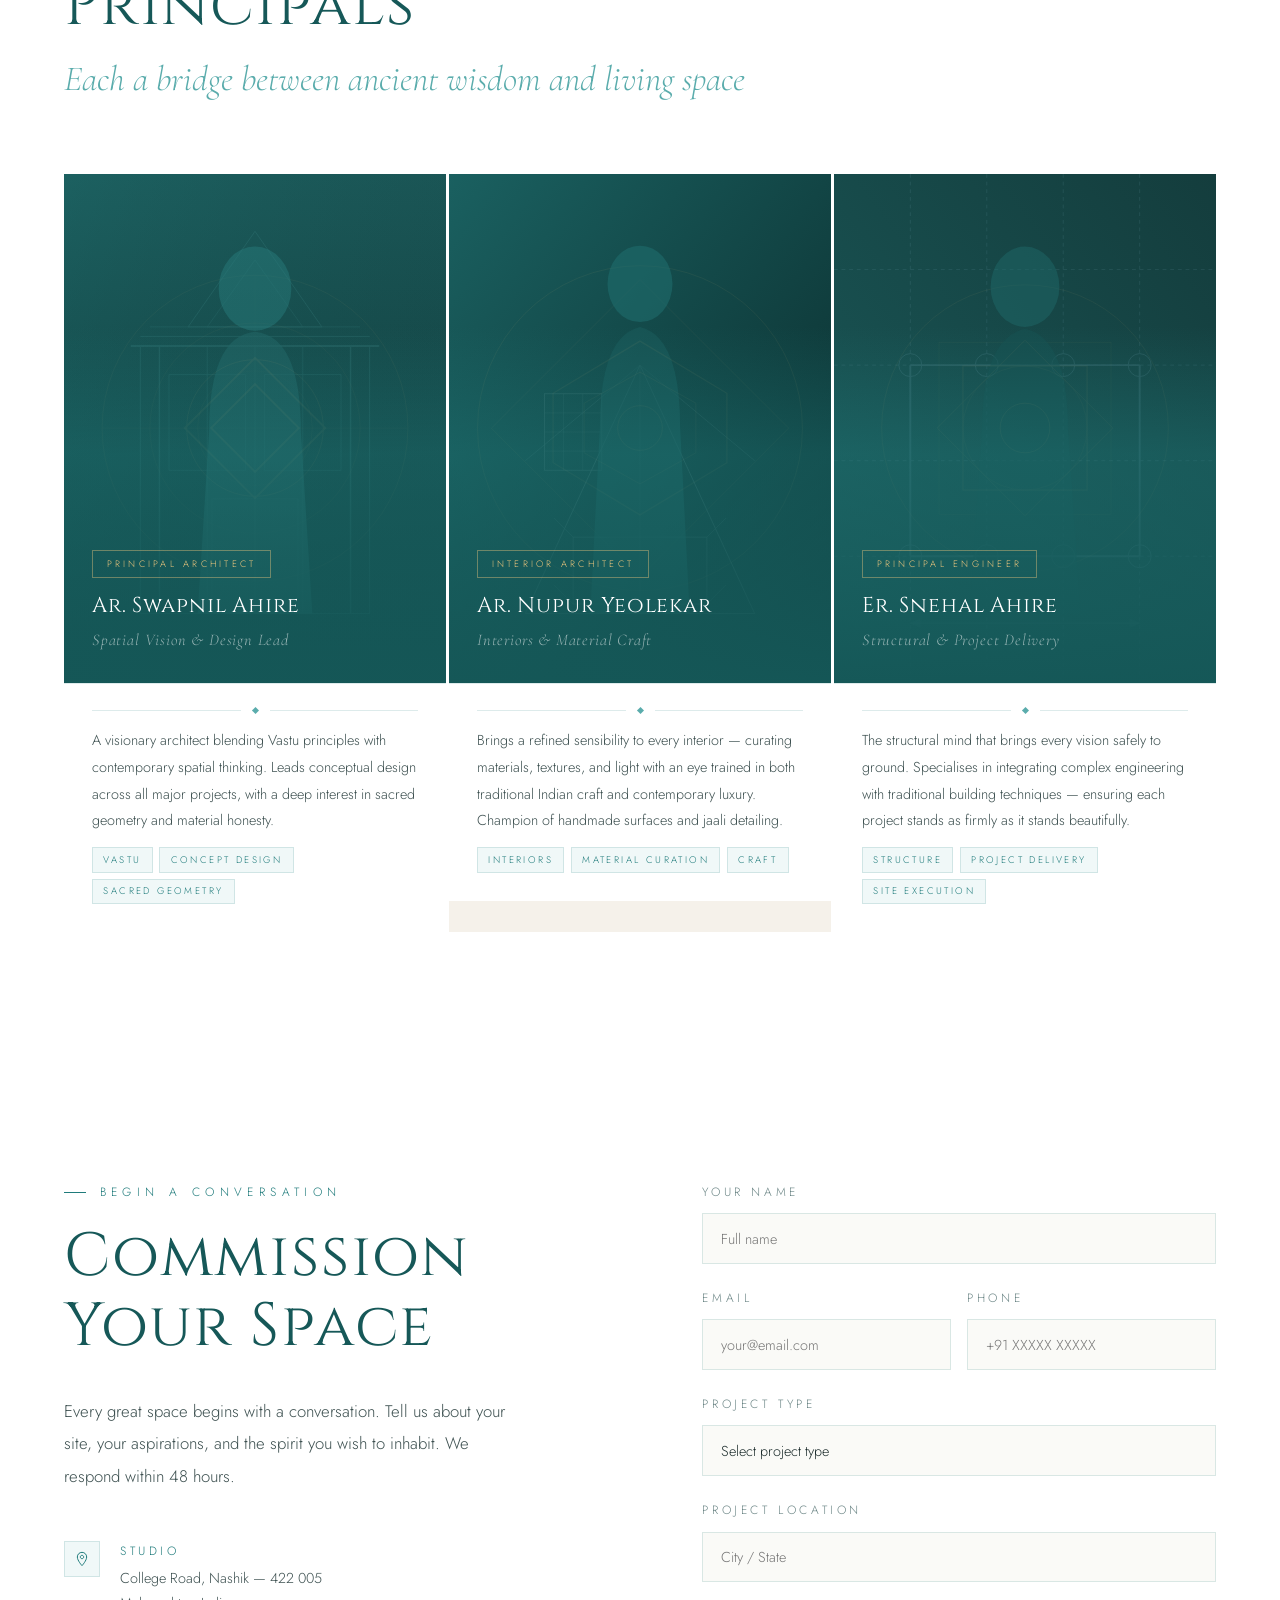
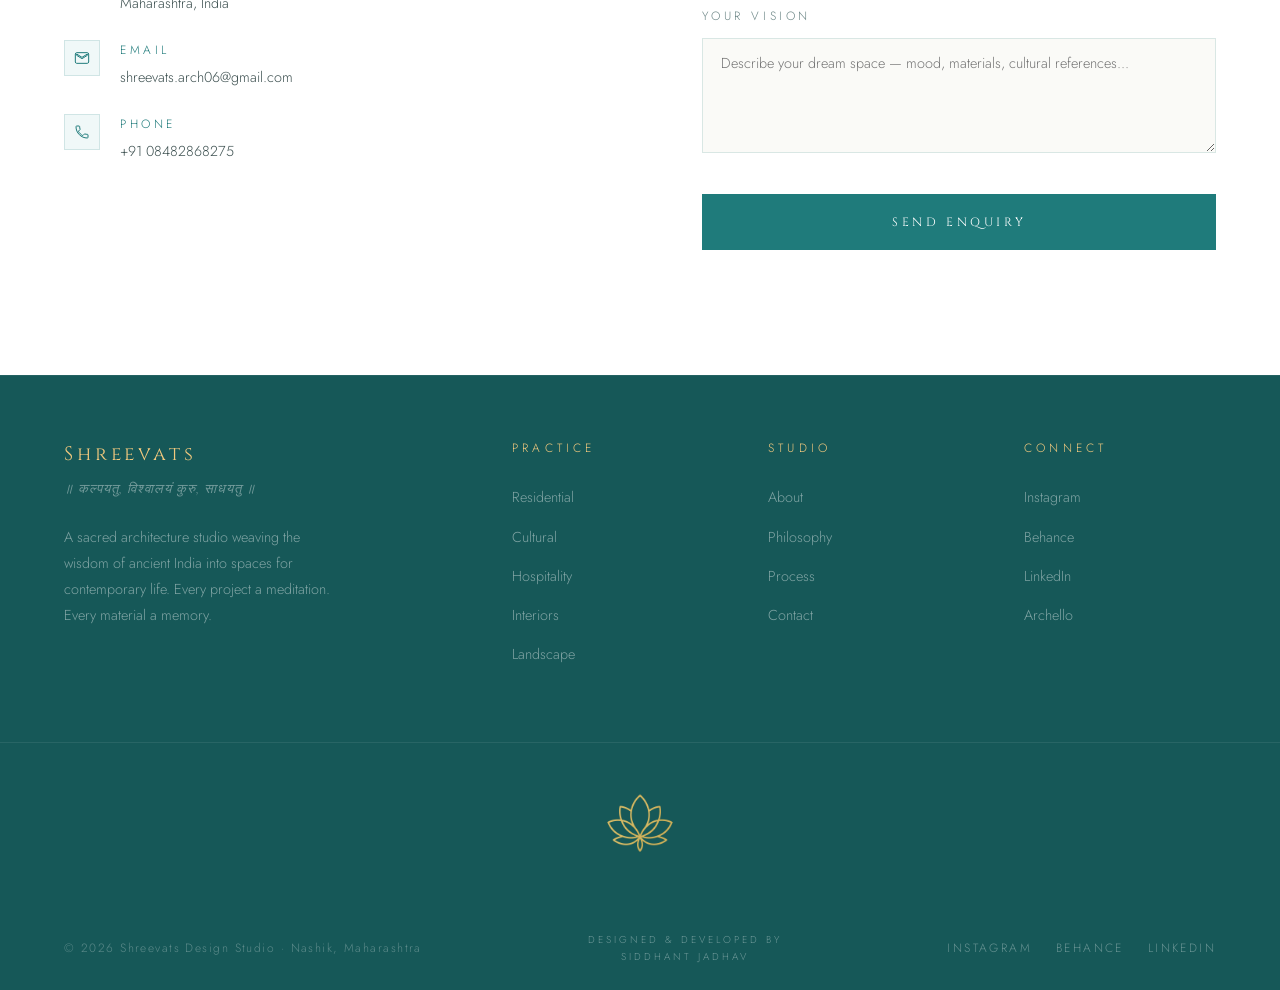
==== commit adfae72c: "your message" ====
--- a/index.html
+++ b/index.html
@@ -72,7 +72,7 @@
   <!-- Sacred geometry background — teal lines on ivory, like the logo's pattern -->
   <div class="hero-geo">
     <svg viewBox="0 0 1440 900" preserveAspectRatio="xMidYMid slice" width="100%" height="100%" xmlns="http://www.w3.org/2000/svg" overflow="visible">
-      <g stroke="#1F7B7B" fill="none" opacity="0.08">
+      <g stroke="#165858" fill="none" opacity="0.1">
         <g transform="translate(720,450)">
           <circle r="420" stroke-width="2.8"/>
           <circle r="330" stroke-width="2.8"/>
@@ -419,7 +419,7 @@
 
     <div class="sec-label reveal" style="justify-content:center;color:rgba(242,201,126,.8)">Our Creed</div>
     <h2 class="phil-title reveal">
-      We do not build <span class="samarkan">Structures</span>.
+      We do not build <span class="samarkan" style="color: #fff;">Structures</span>.
       <em>We compose sacred silences.</em>
     </h2>
 
--- a/style.css
+++ b/style.css
@@ -15,7 +15,7 @@
   /* ACCENT — Sandstone Gold (logo text) */
   --gold: #f2c97e; /* exact logo letter color */
   --gold-deep: #c9943a;
-  --gold-mid: #e8b86d; /* tagline color */
+  --gold-mid: #080807; /* tagline color */
   --gold-pale: #f7e0b0;
   --gold-whisper: #fdf6e8;
 
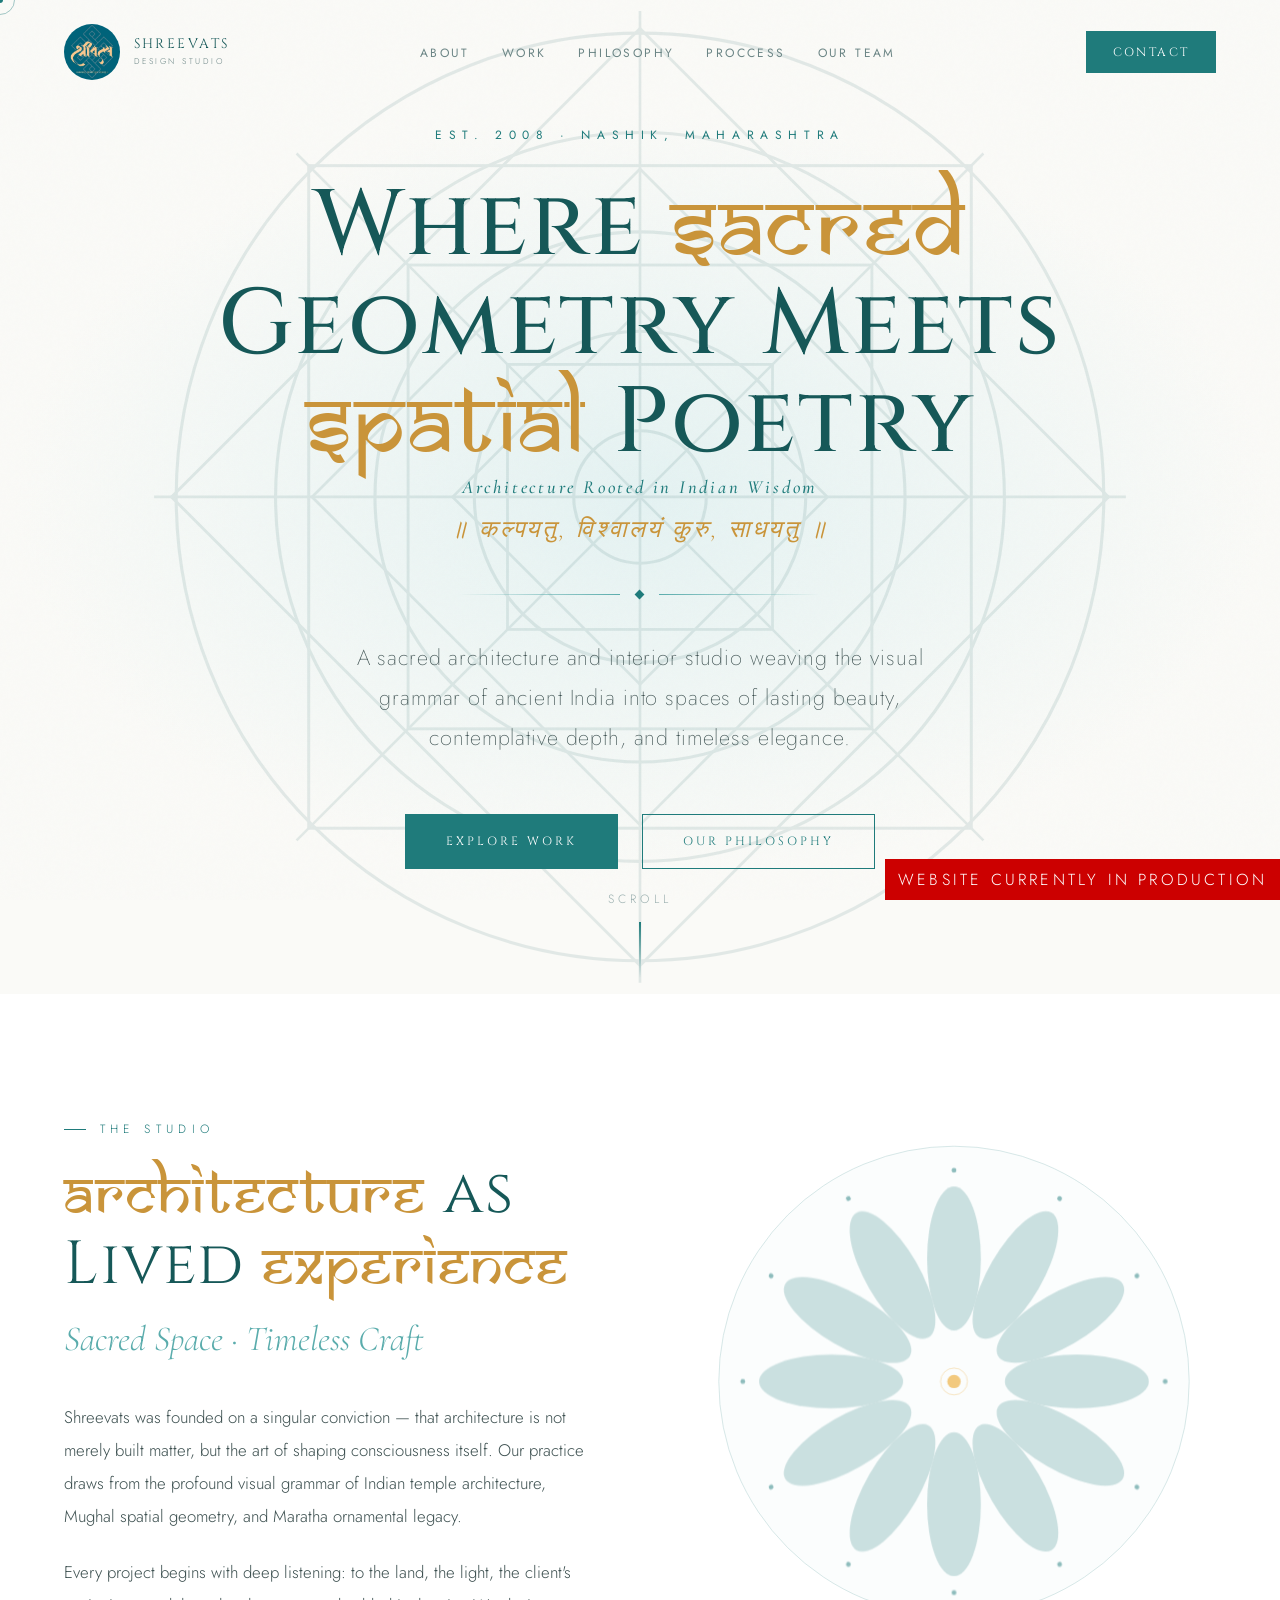
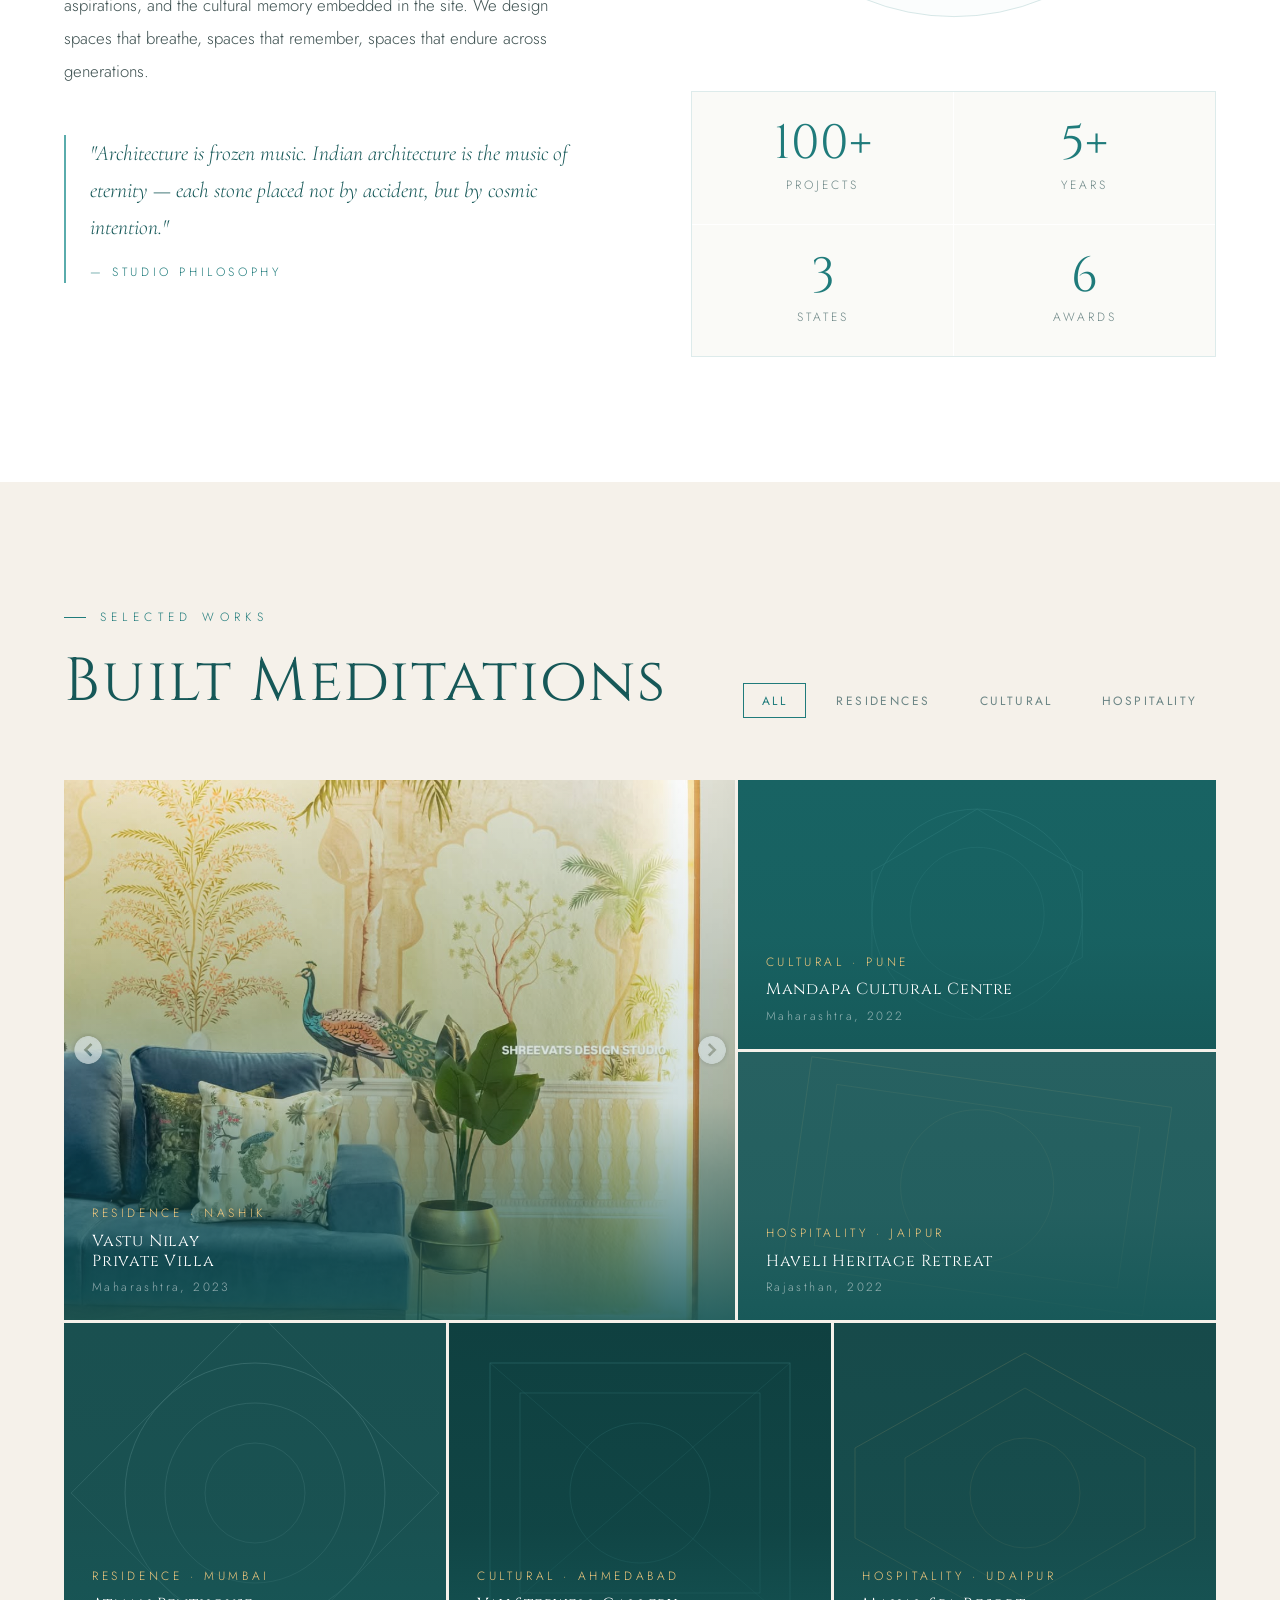
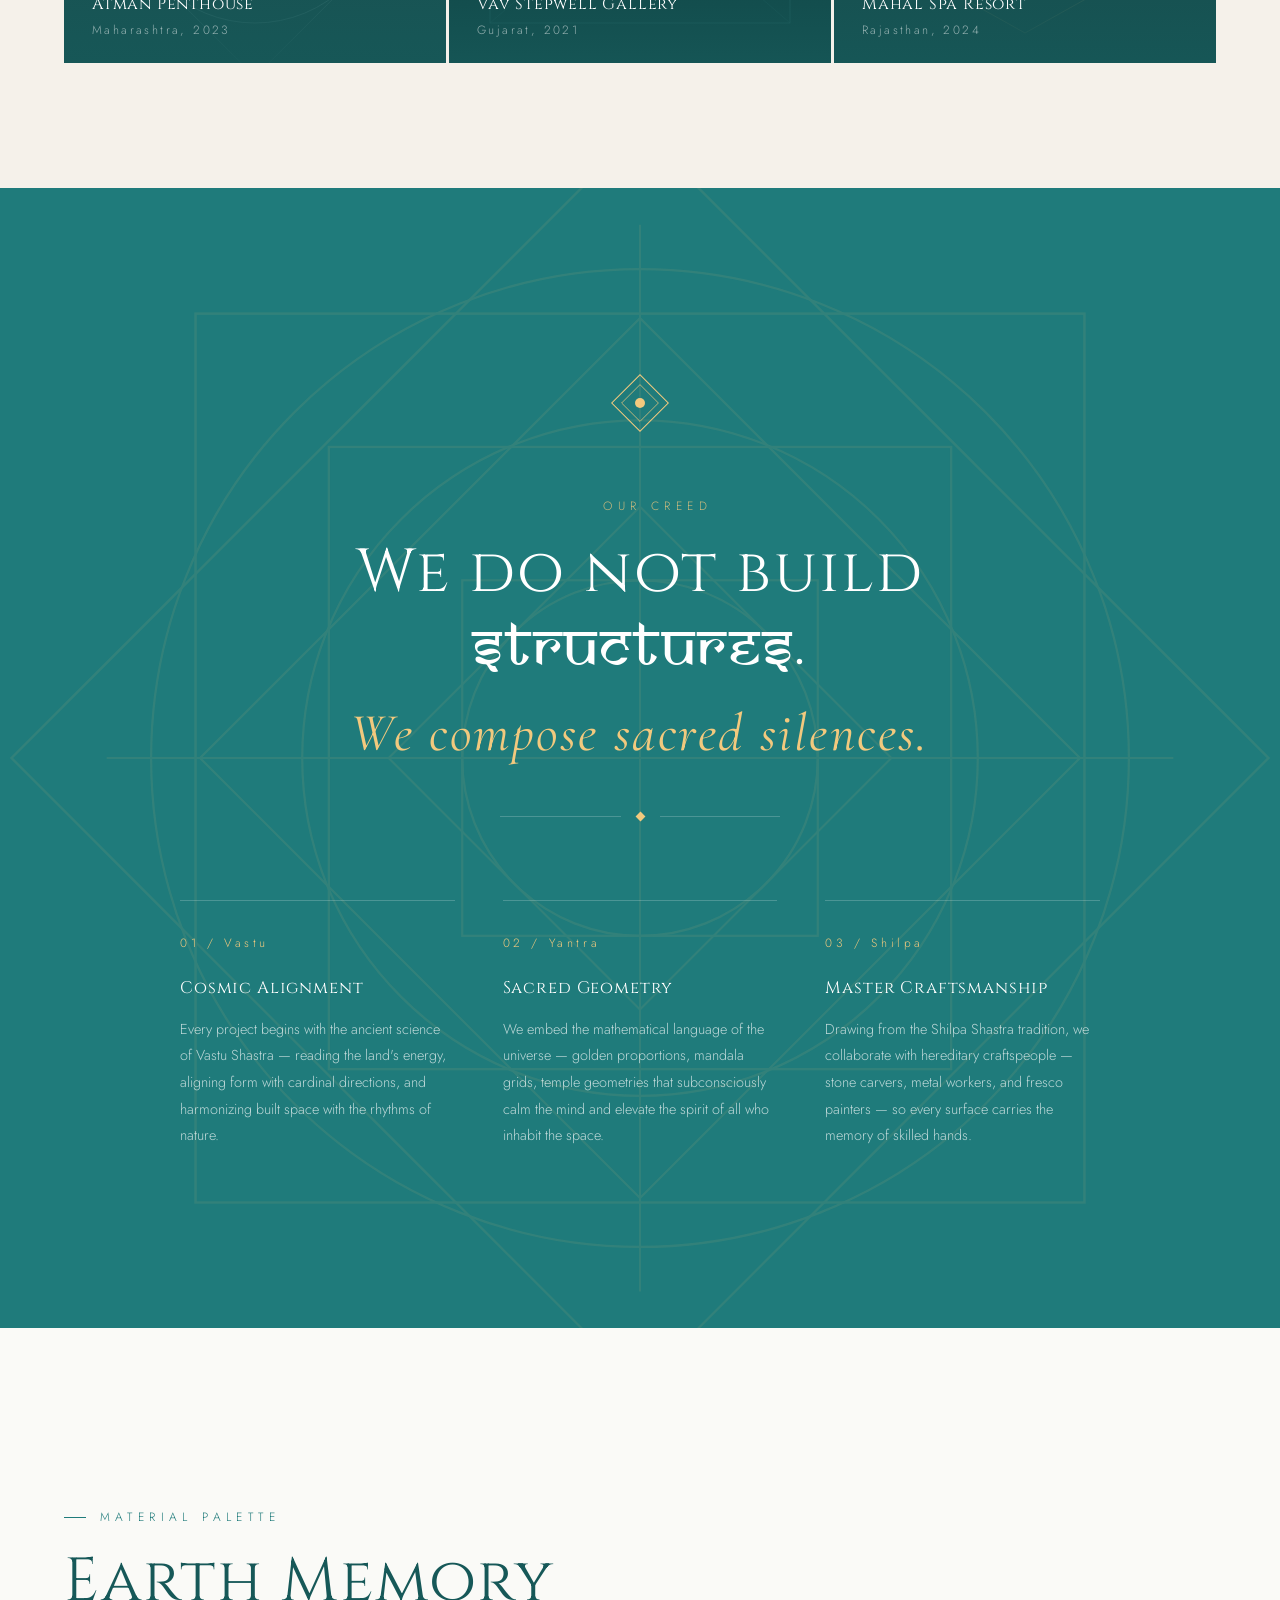
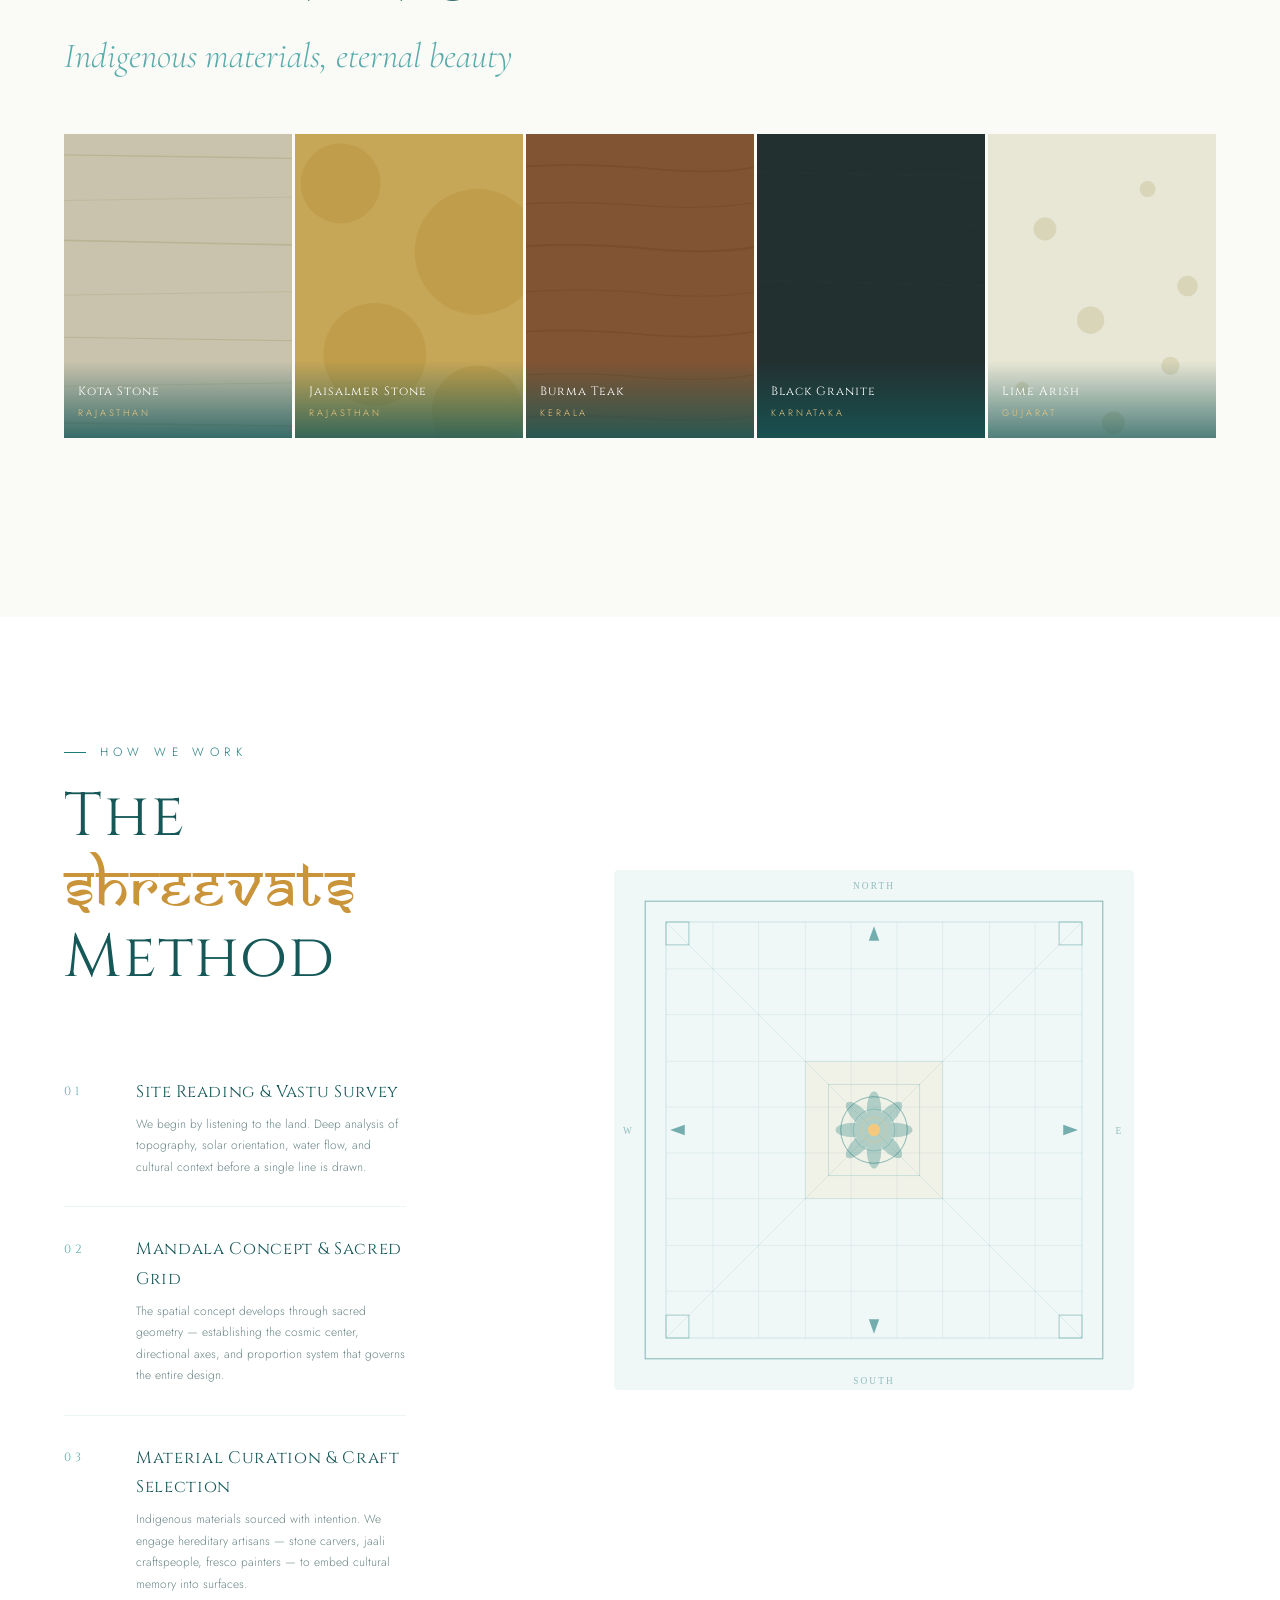
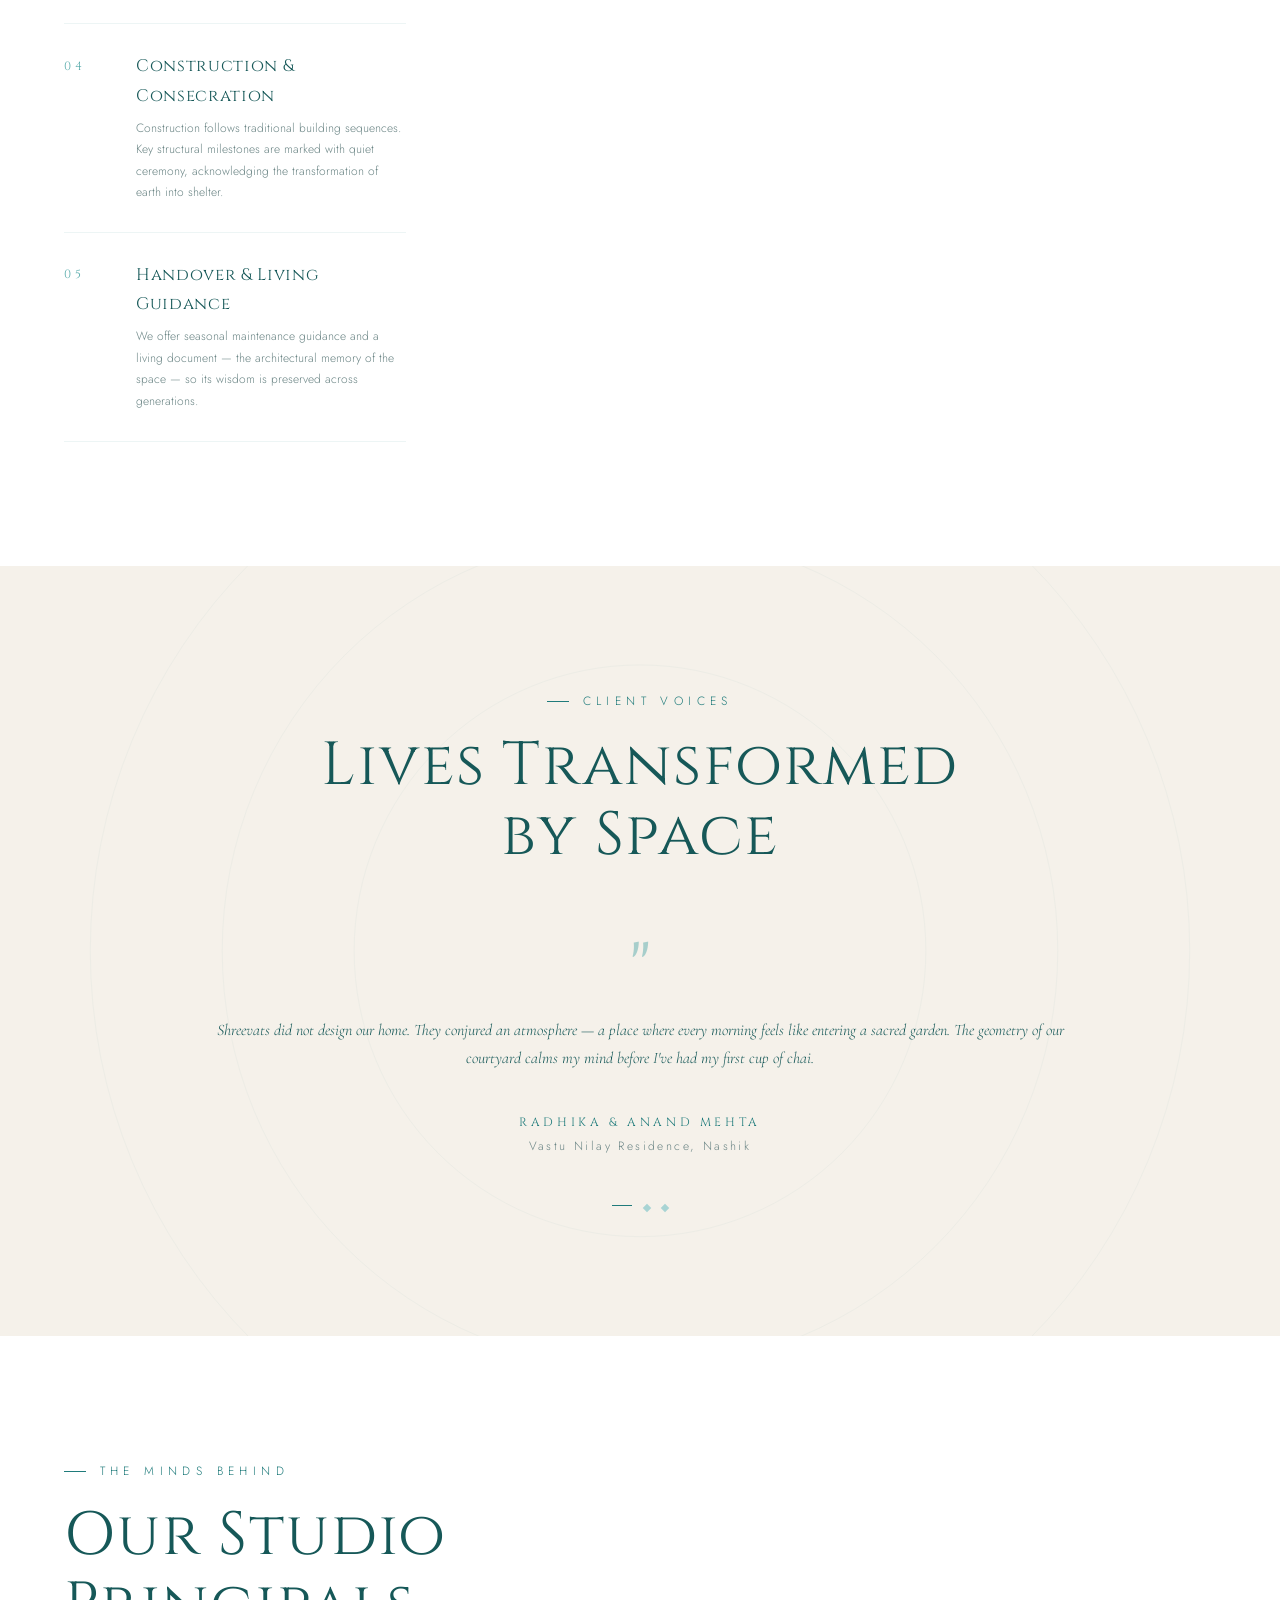
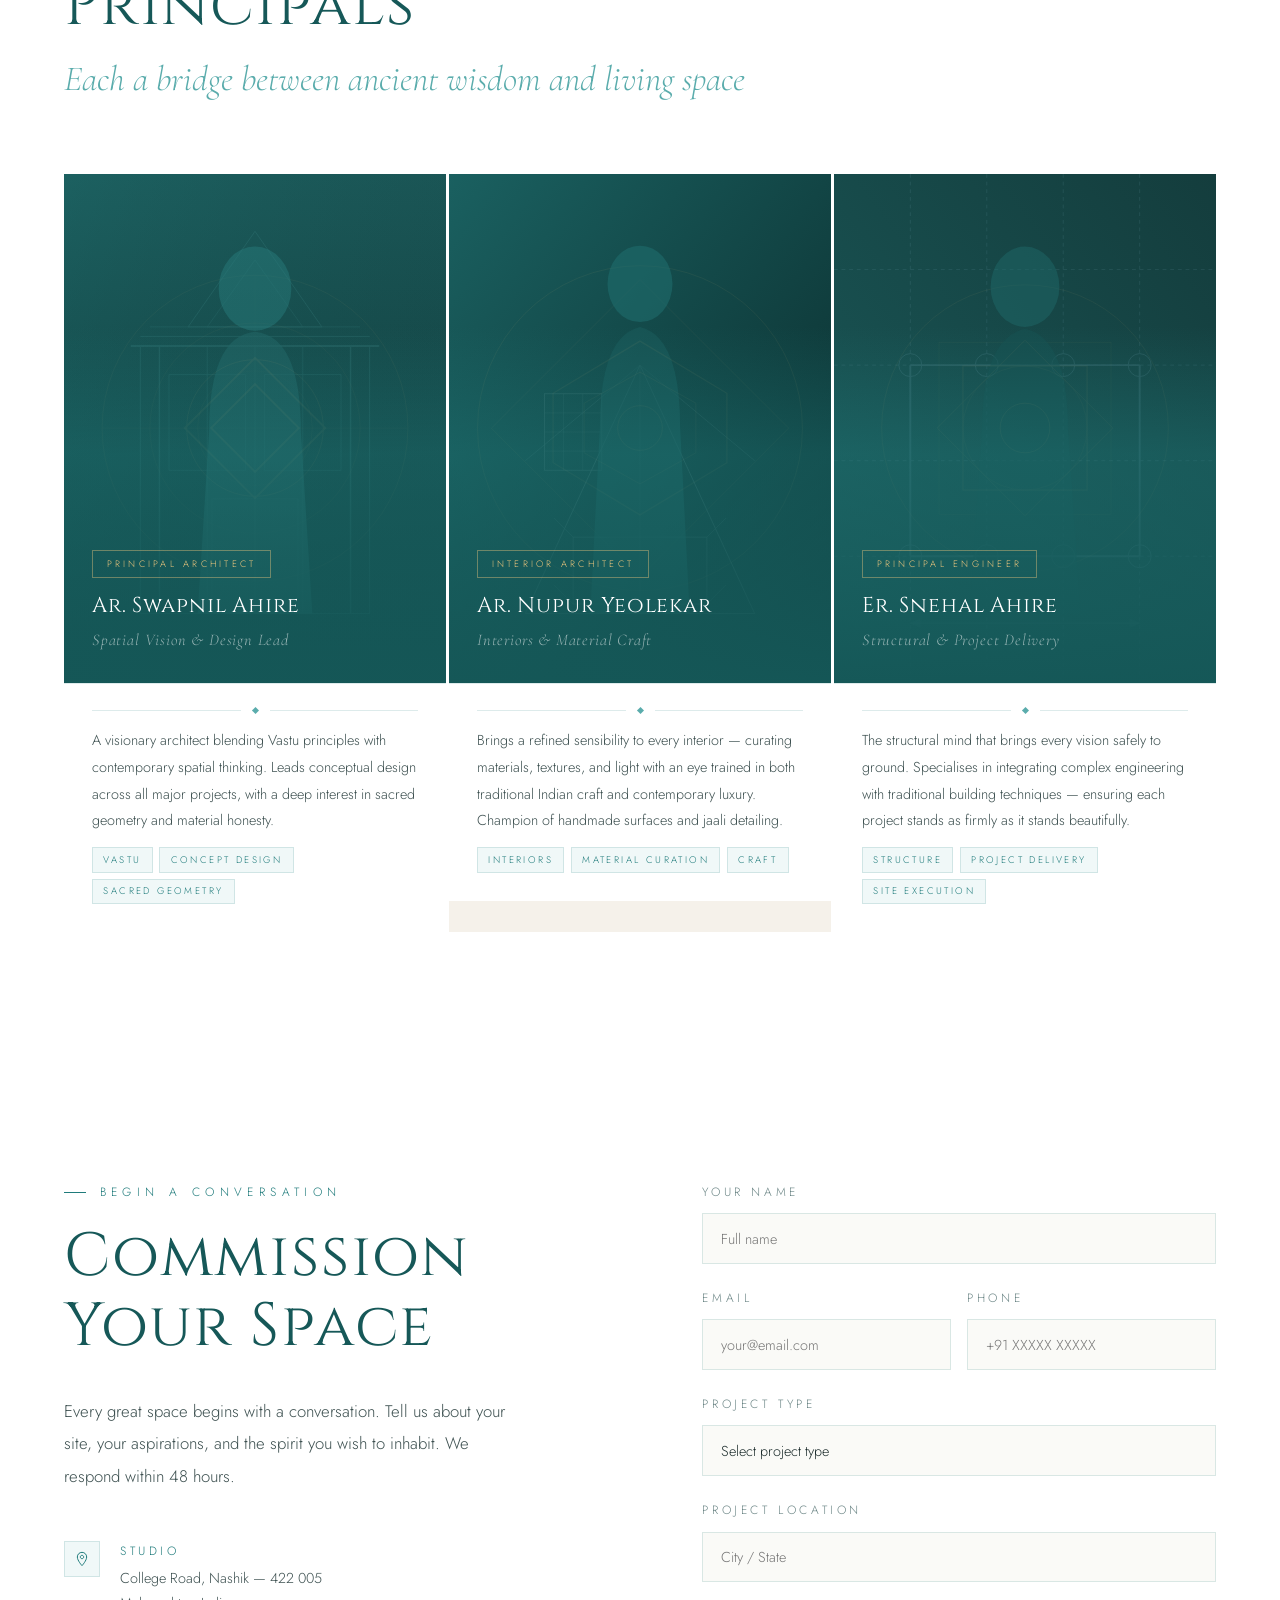
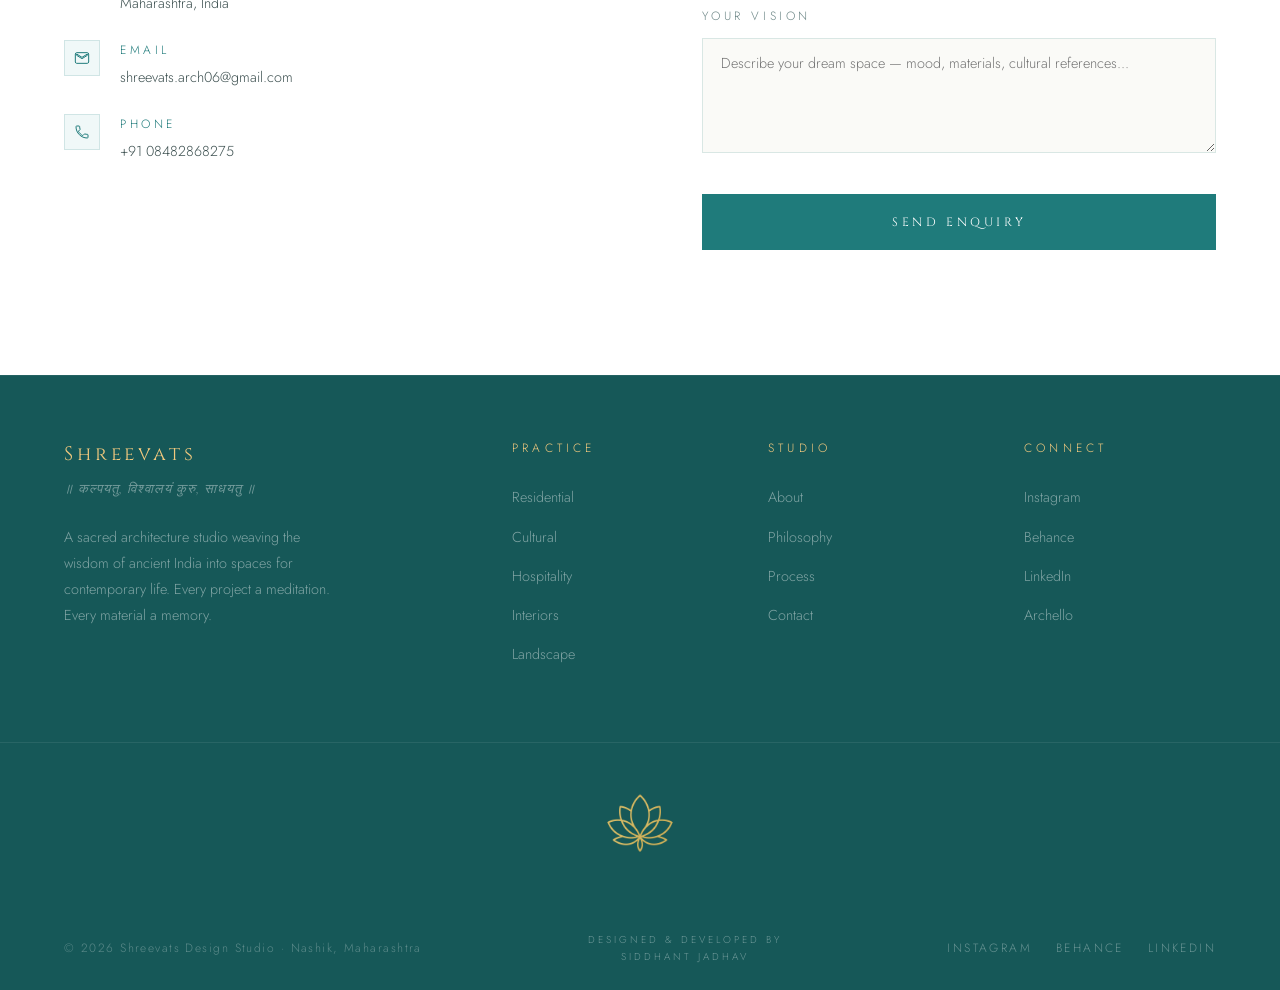
==== commit 7d772e35: "Your message" ====
--- a/index.html
+++ b/index.html
@@ -8,6 +8,7 @@
 <link rel="preconnect" href="https://fonts.gstatic.com" crossorigin>
 <link href="https://fonts.googleapis.com/css2?family=Cormorant+Garamond:ital,wght@0,300;0,400;0,500;0,600;1,300;1,400;1,500&family=Cinzel:wght@400;500;600&family=Jost:wght@200;300;400;500&display=swap" rel="stylesheet">
 <link rel="stylesheet" href="style.css">
+<link rel="icon" type="image/x-icon" href="Shreevats_logo.jpg">
 </head>
 <body>
 <div class="production_warning">Website currently in production</div>
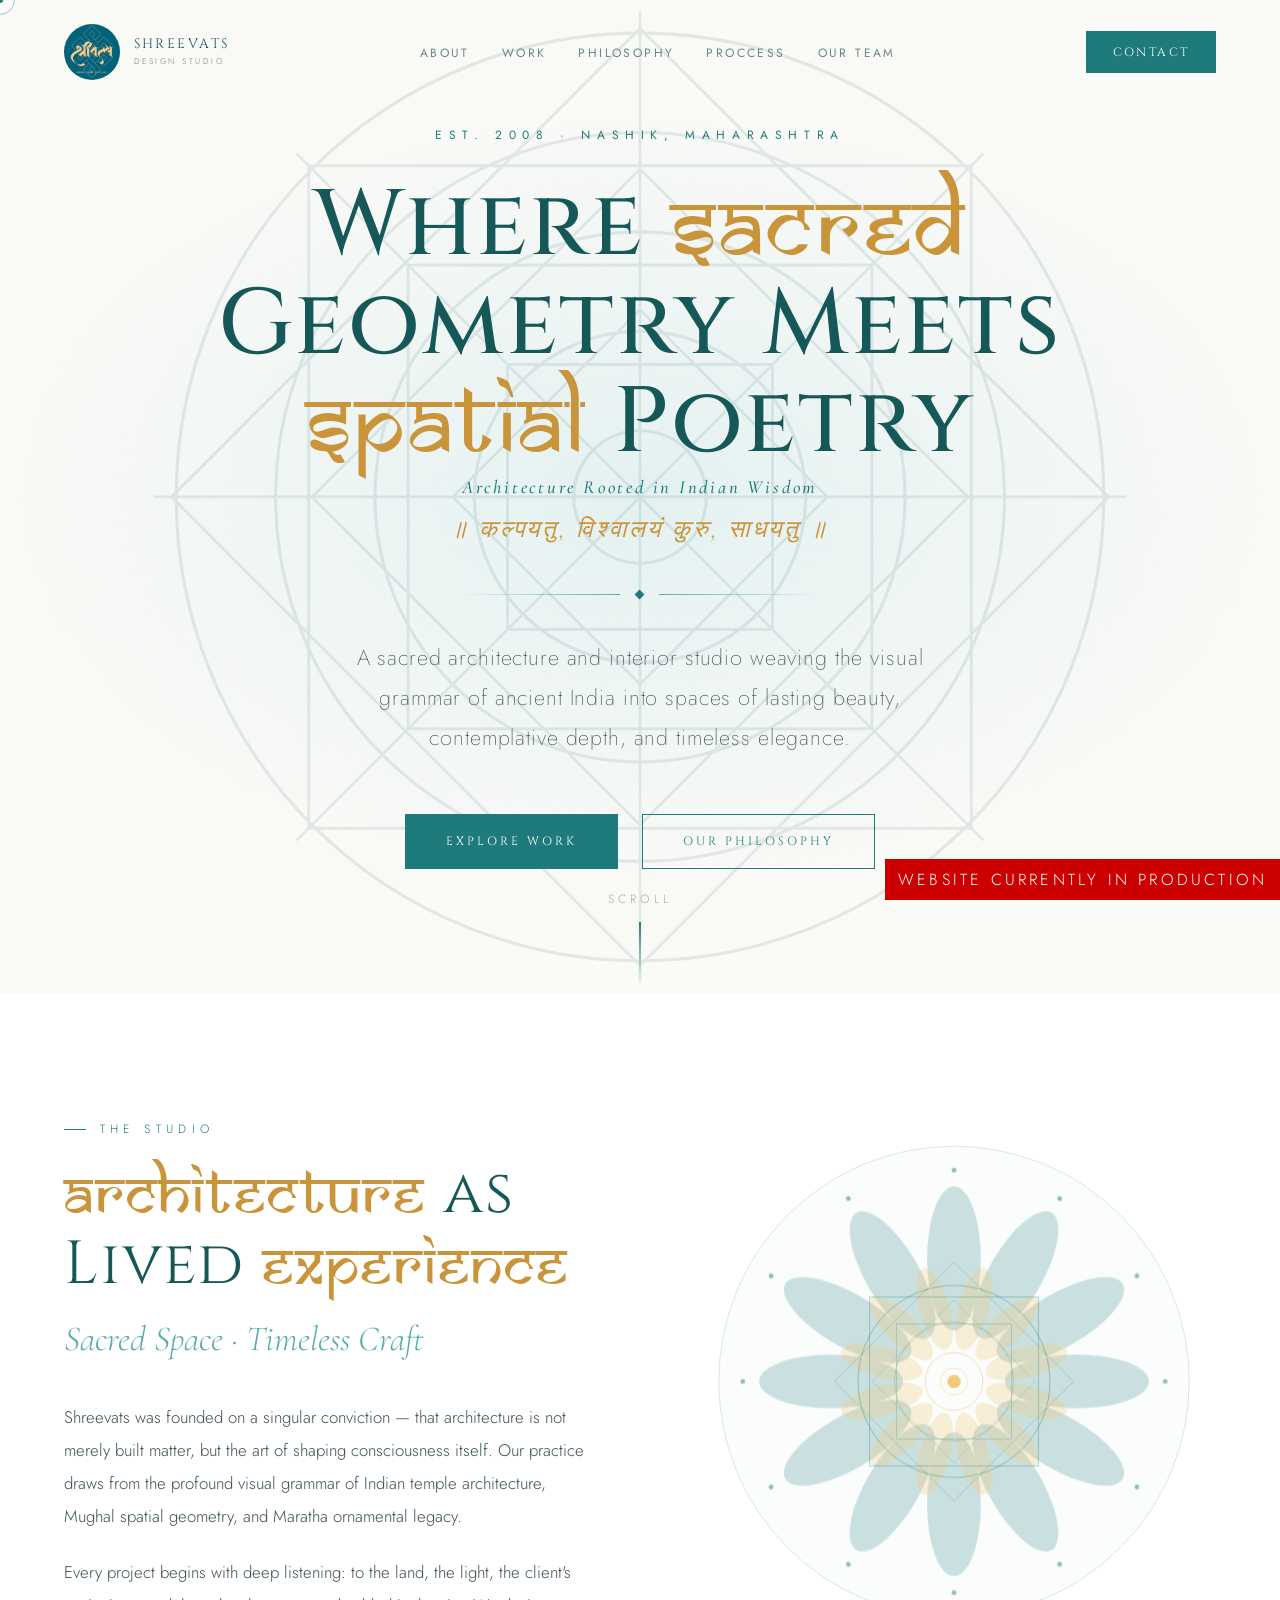
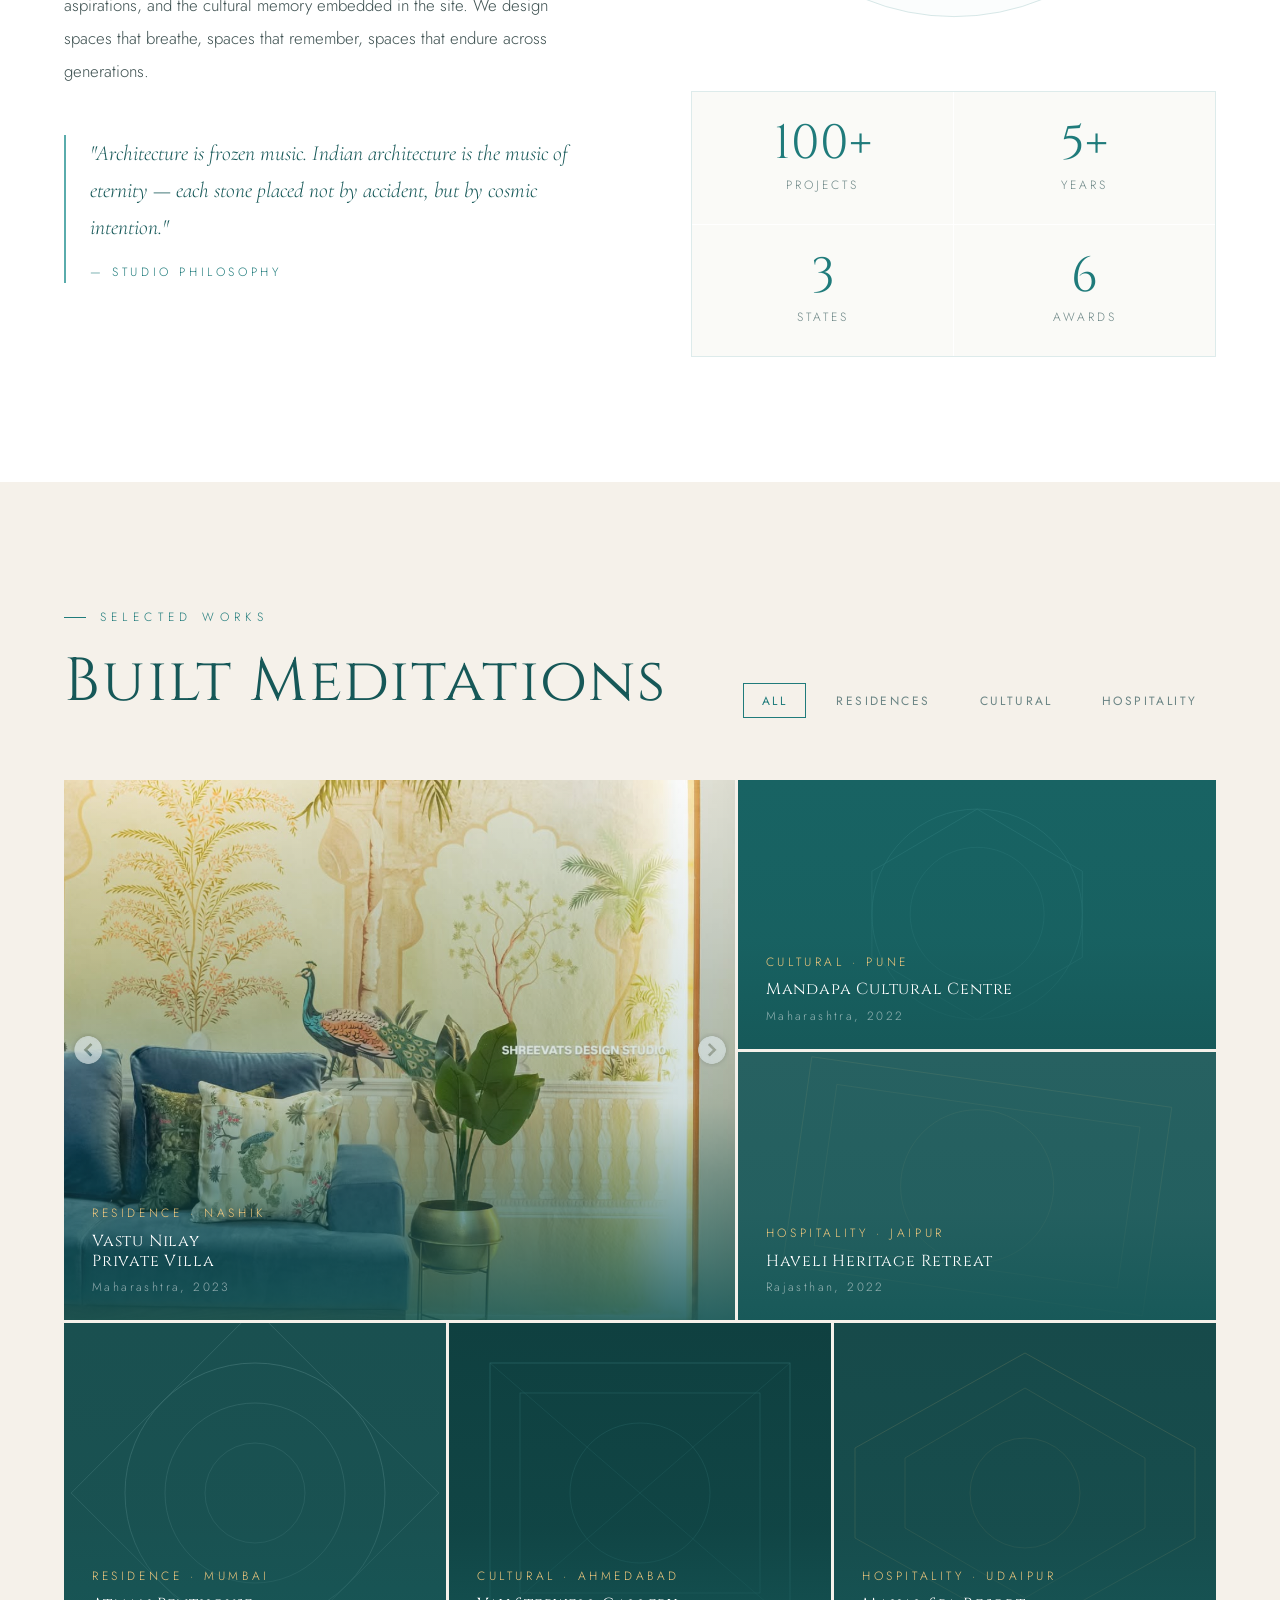
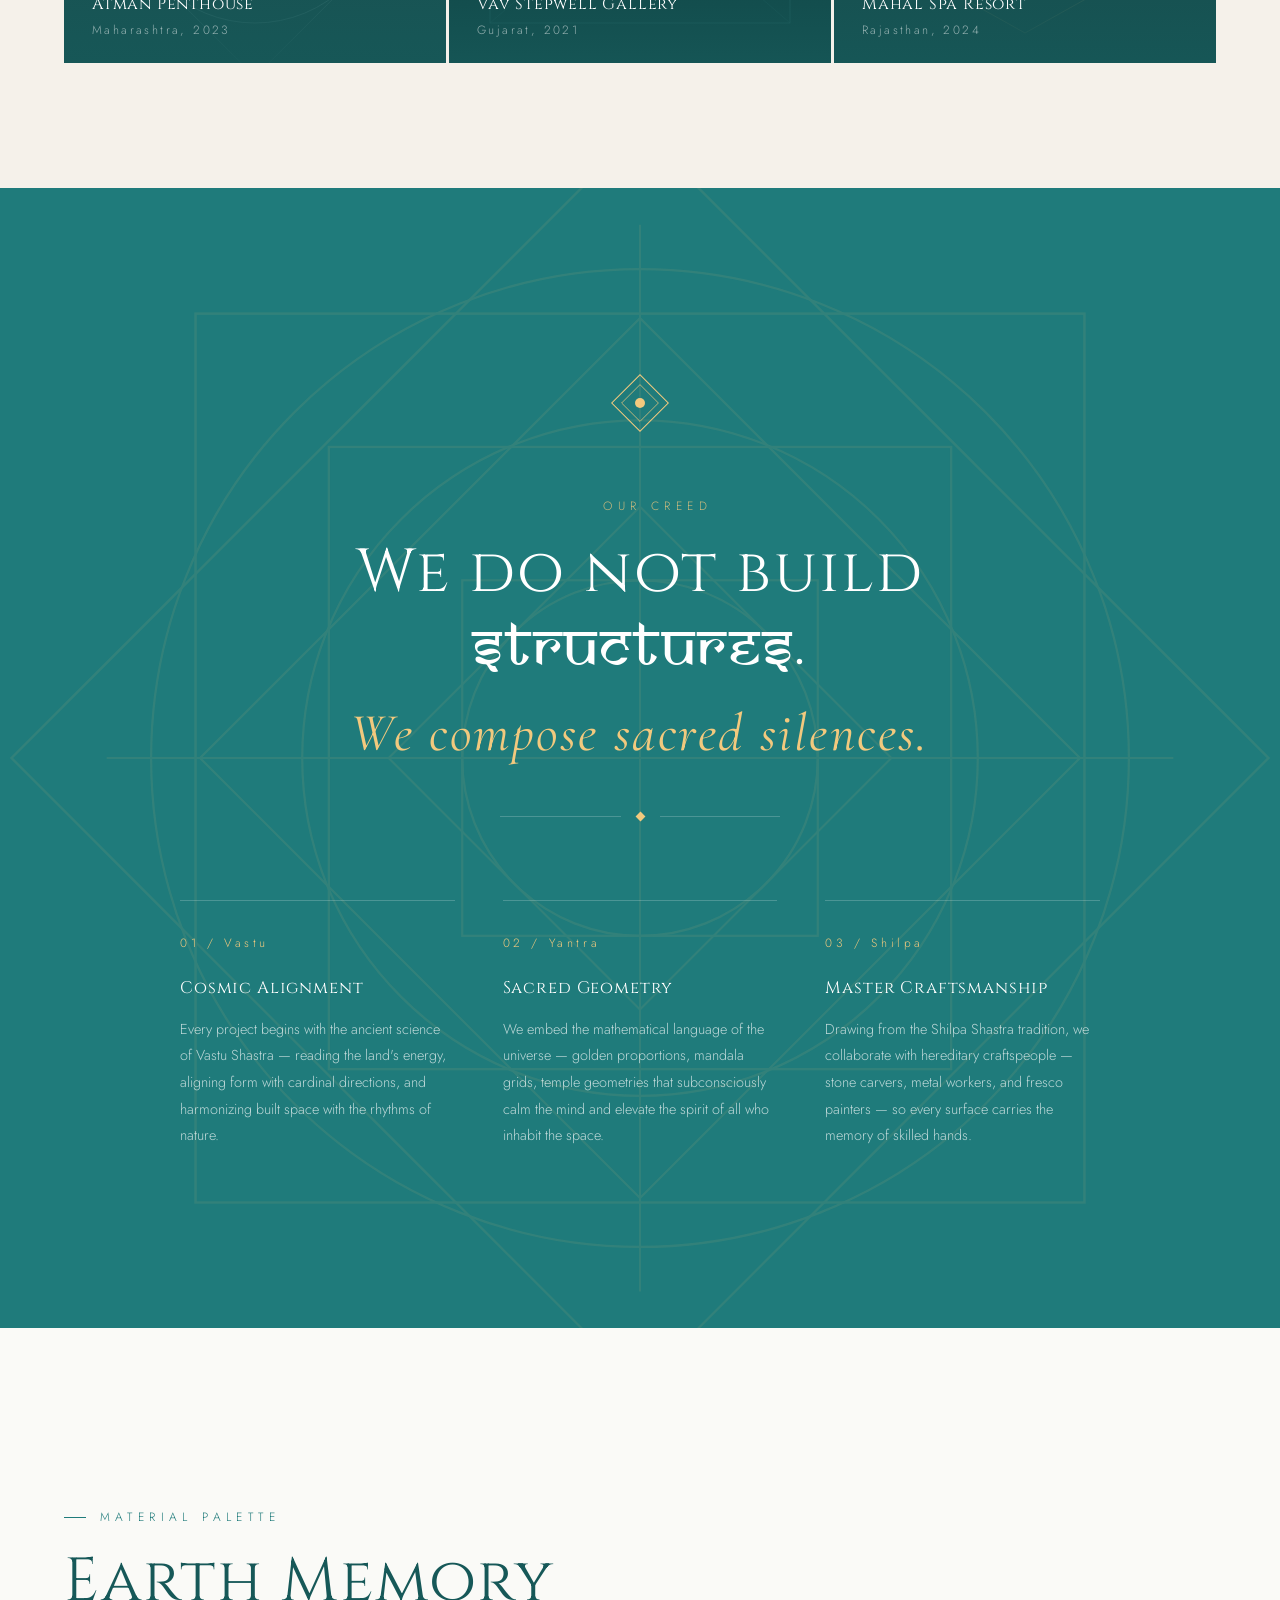
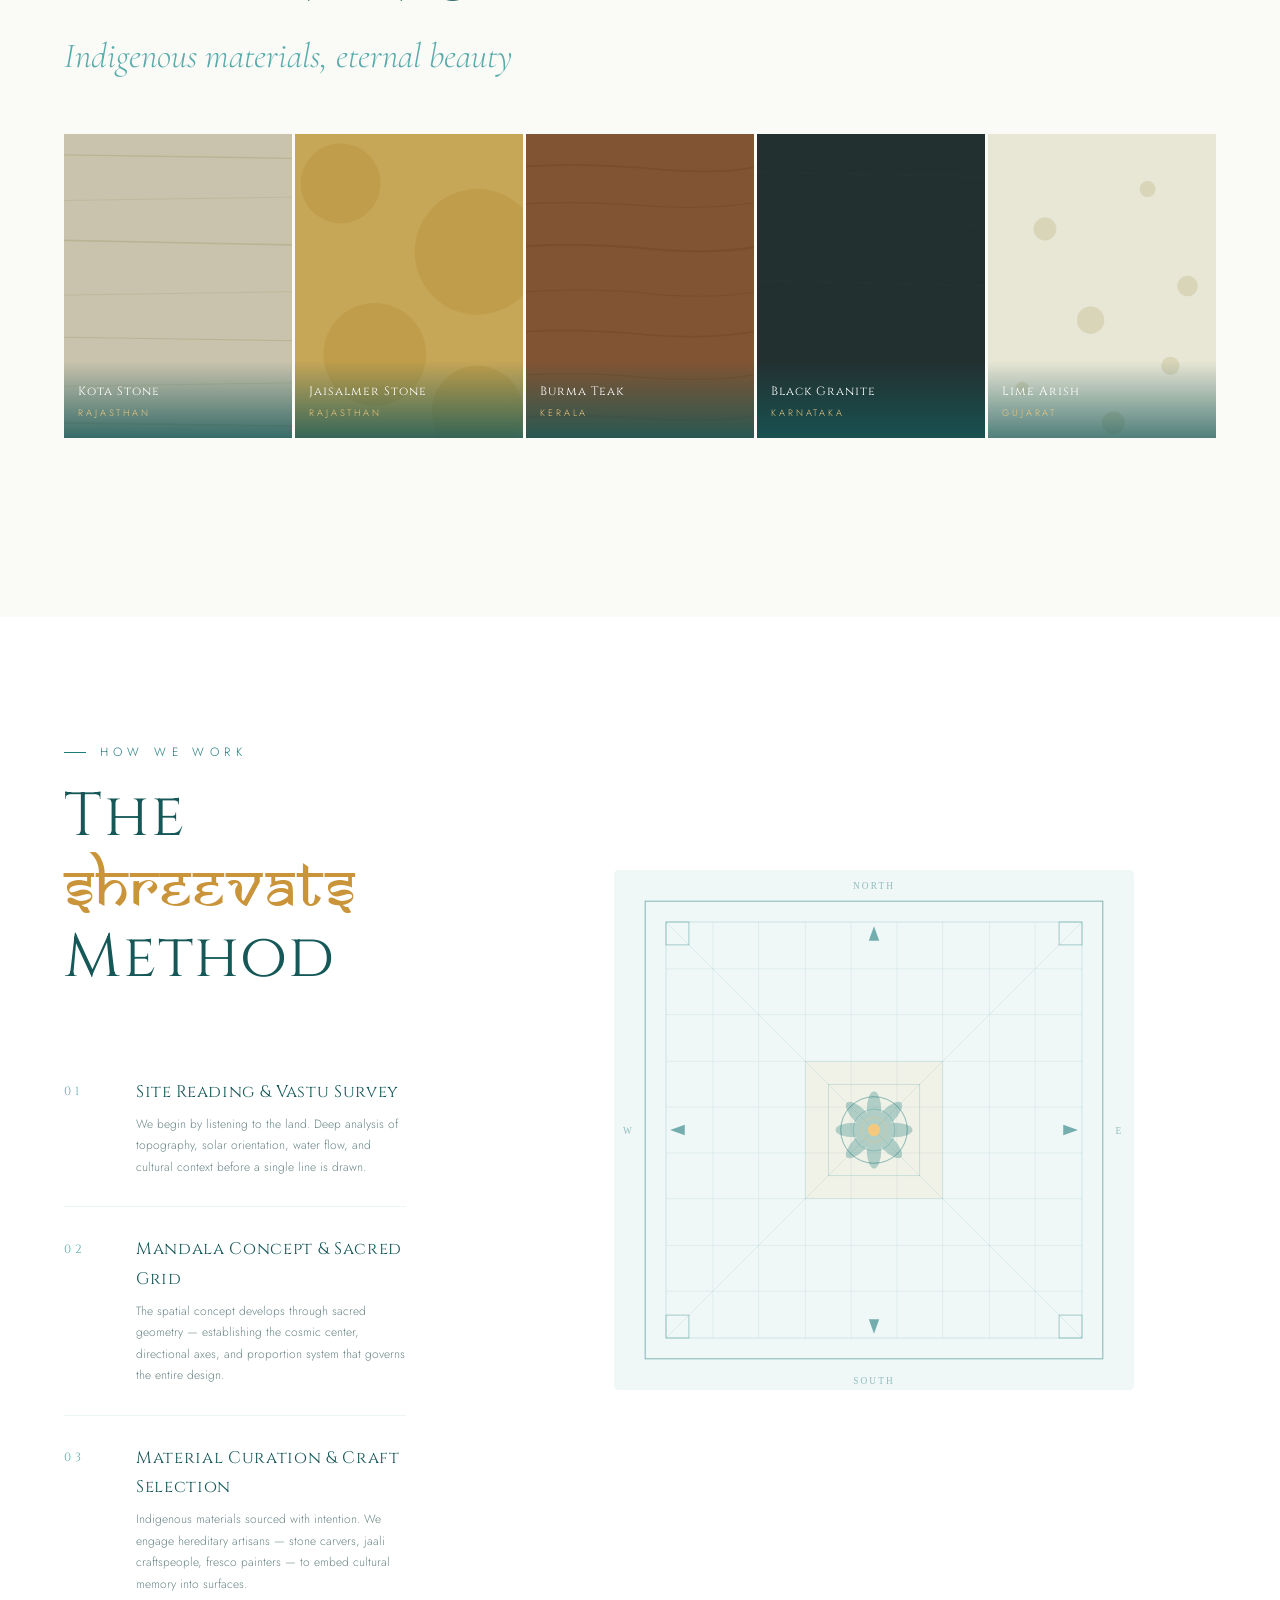
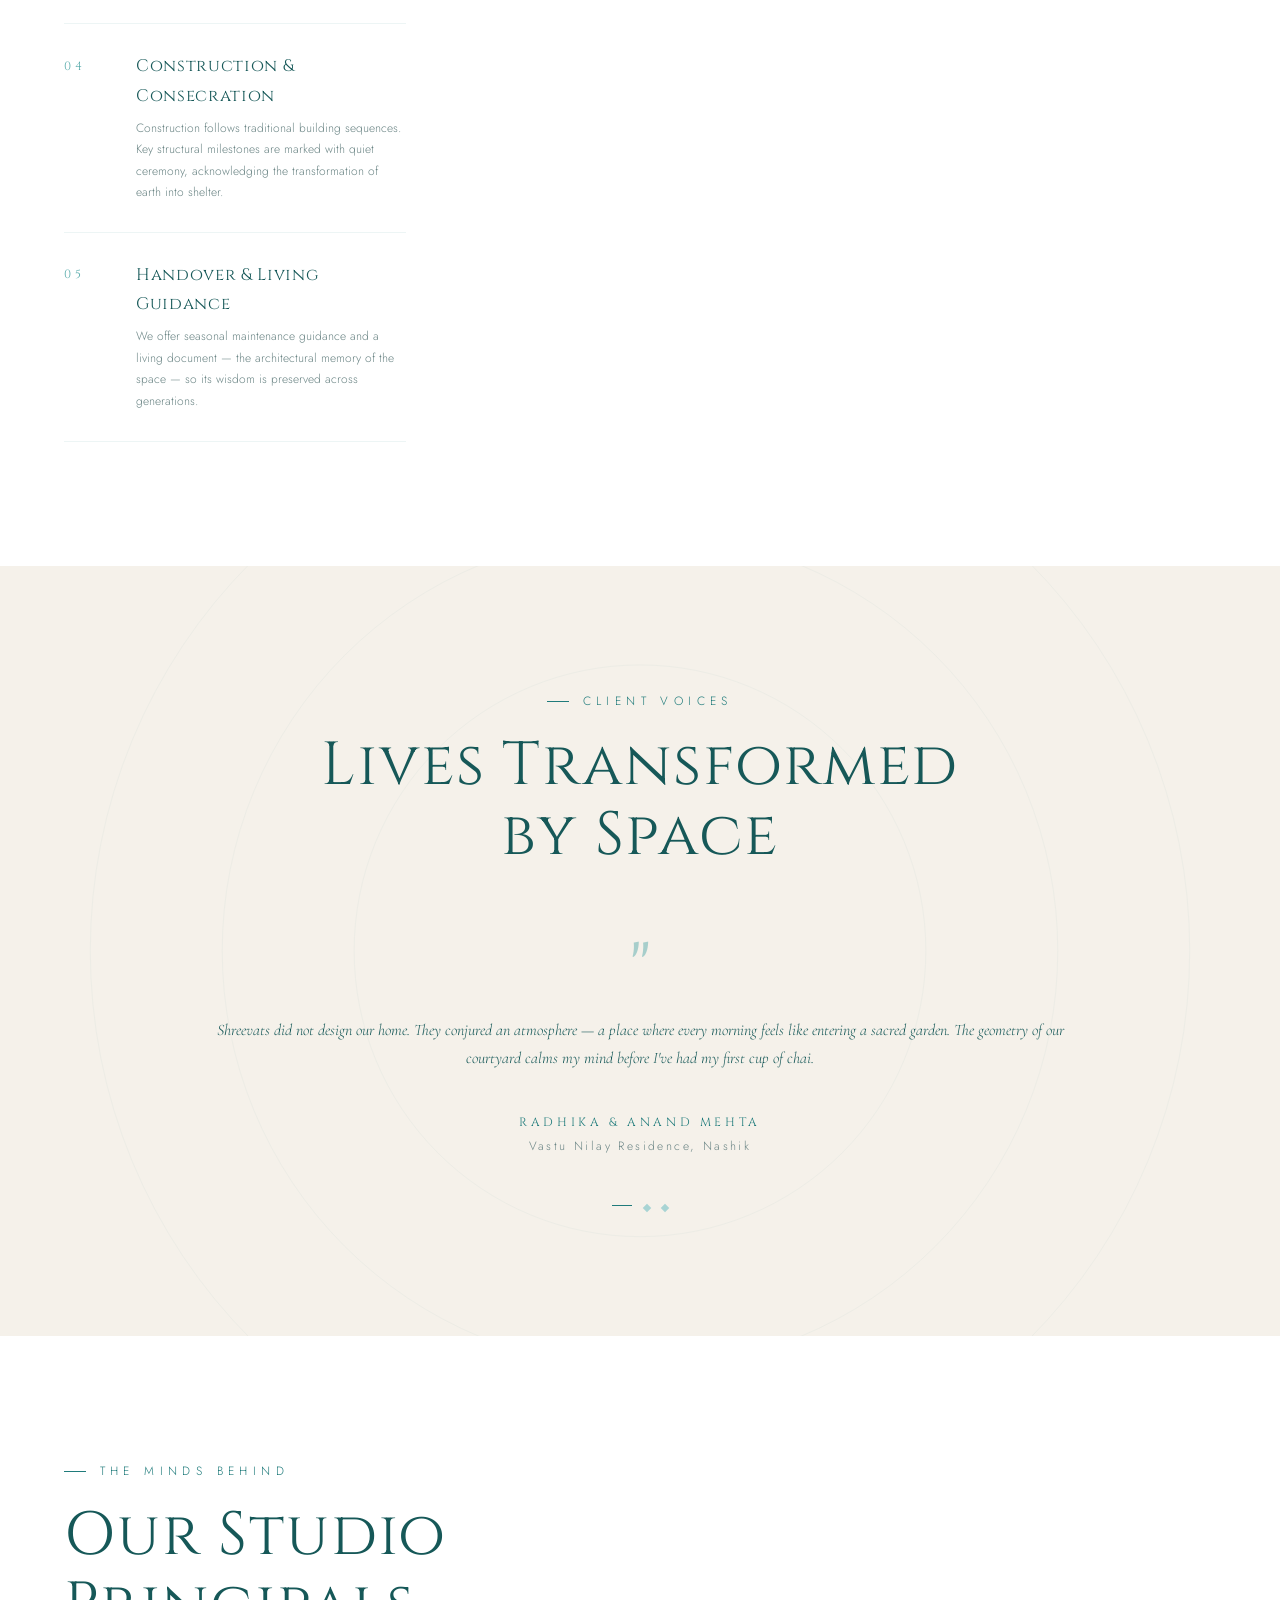
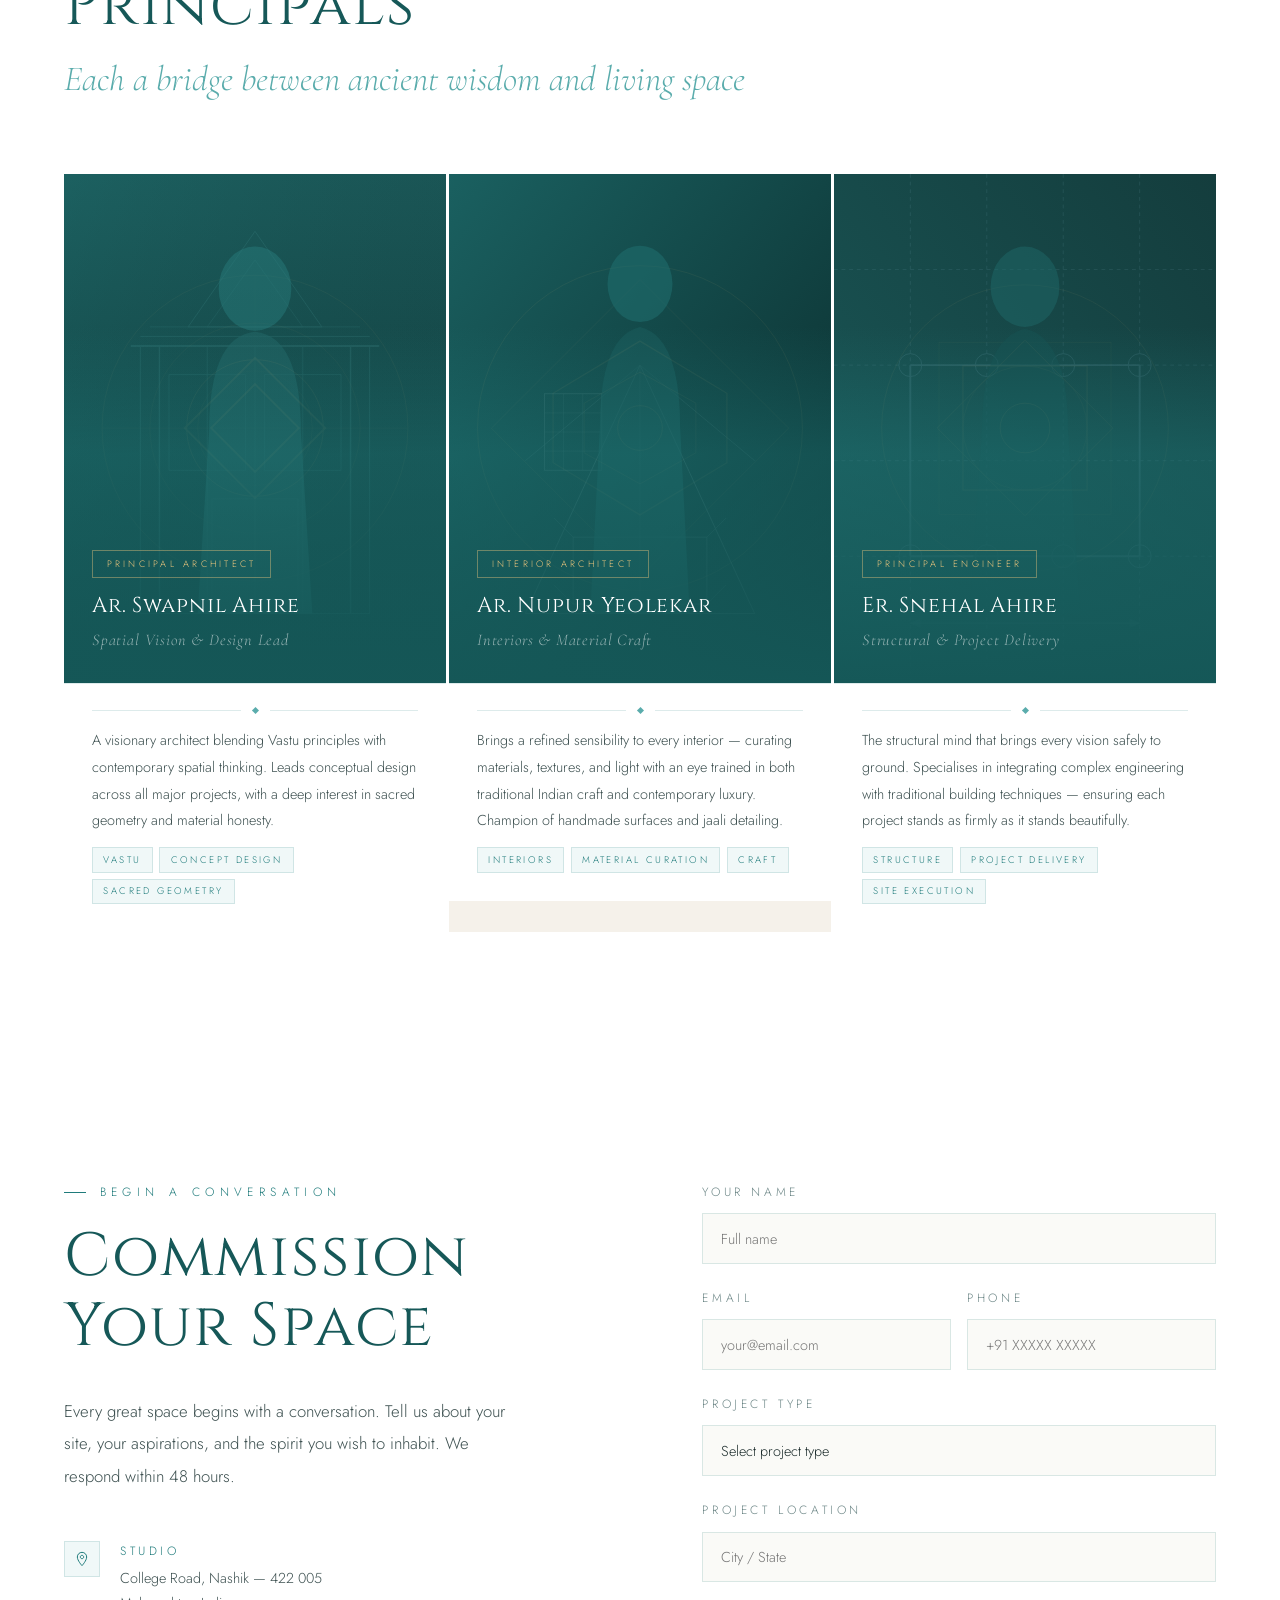
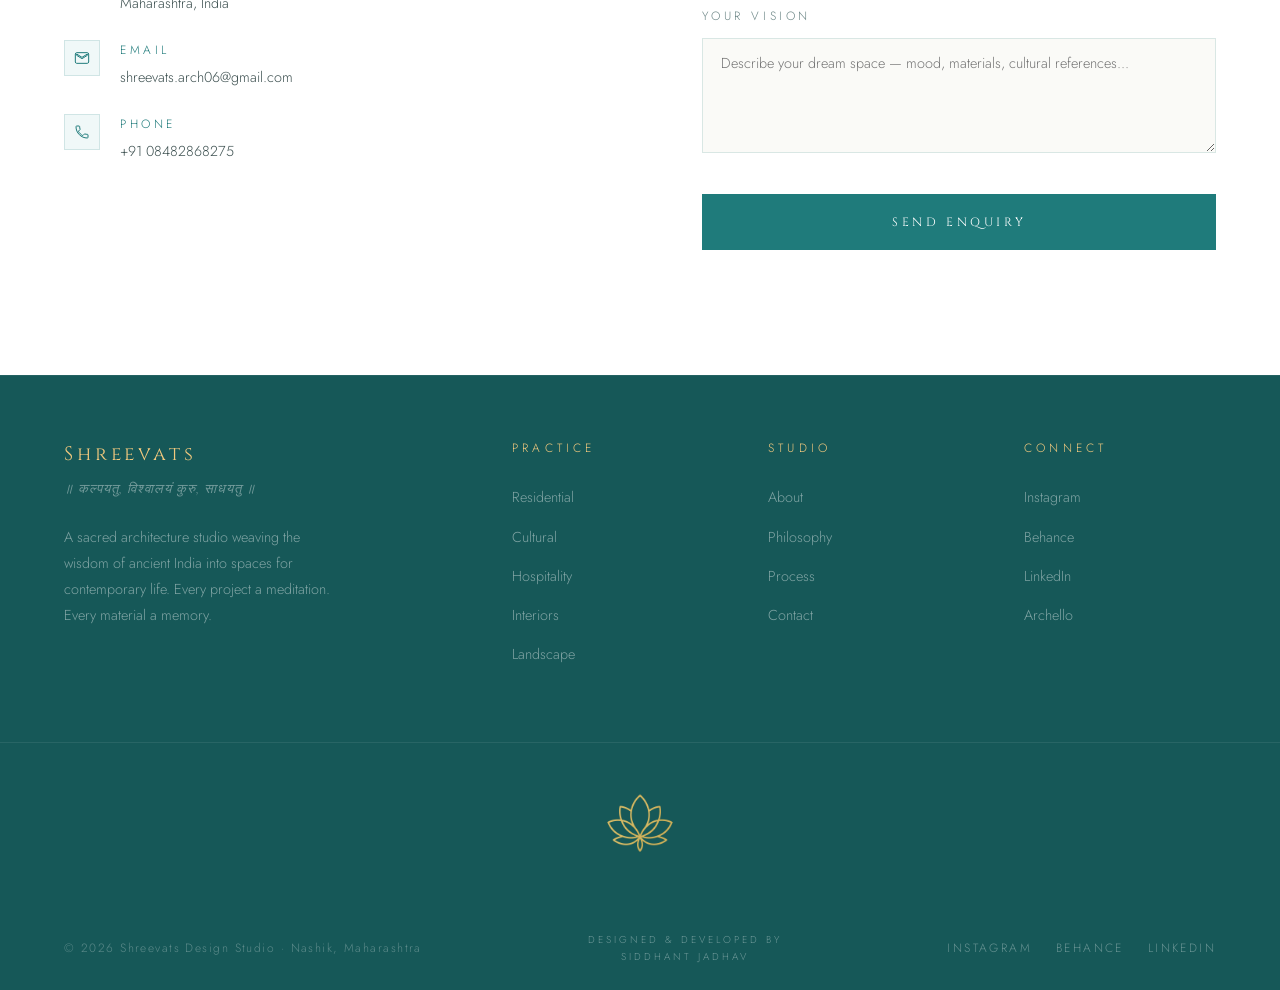
==== commit ee20e617: "Your message" ====
--- a/index.html
+++ b/index.html
@@ -3,7 +3,7 @@
 <head>
 <meta charset="UTF-8">
 <meta name="viewport" content="width=device-width, initial-scale=1.0">
-<title>Shreevats — Sacred Architecture Studio</title>
+<title>Shreevats Design Studio</title>
 <link rel="preconnect" href="https://fonts.googleapis.com">
 <link rel="preconnect" href="https://fonts.gstatic.com" crossorigin>
 <link href="https://fonts.googleapis.com/css2?family=Cormorant+Garamond:ital,wght@0,300;0,400;0,500;0,600;1,300;1,400;1,500&family=Cinzel:wght@400;500;600&family=Jost:wght@200;300;400;500&display=swap" rel="stylesheet">
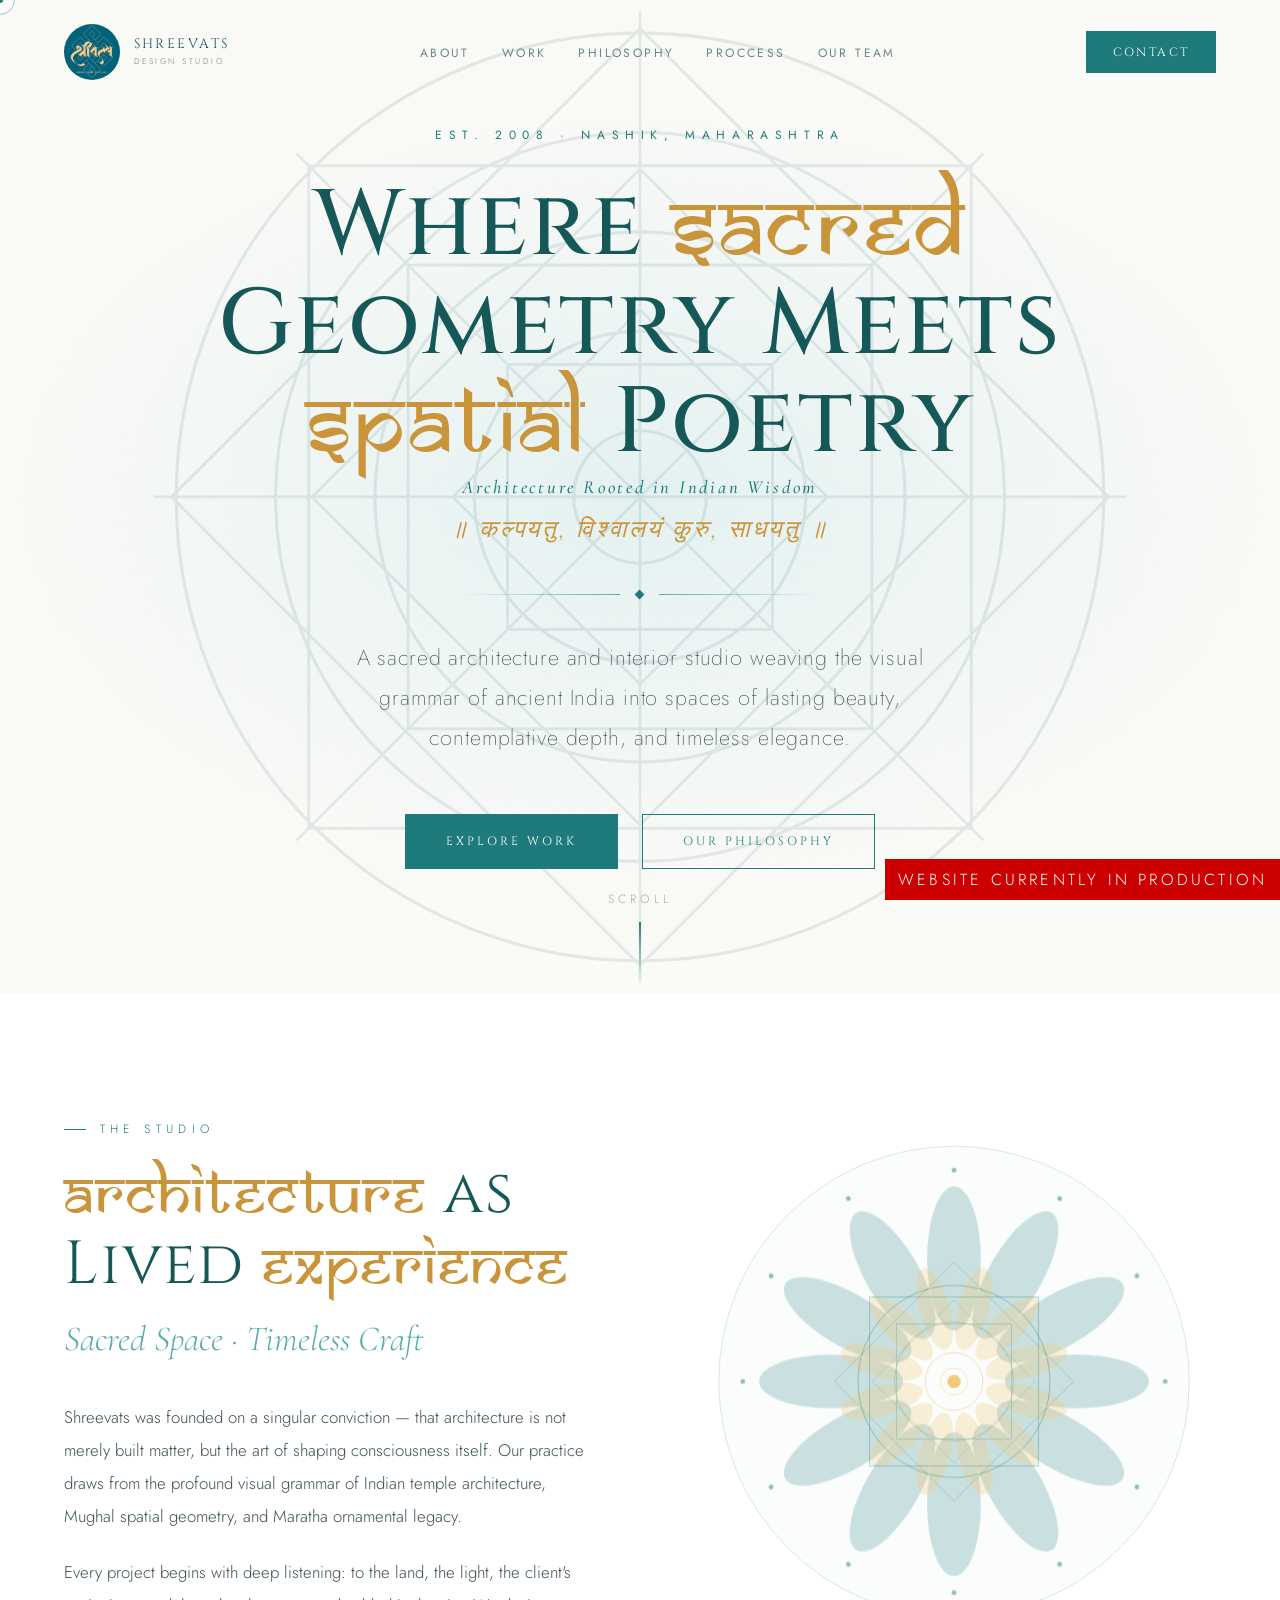
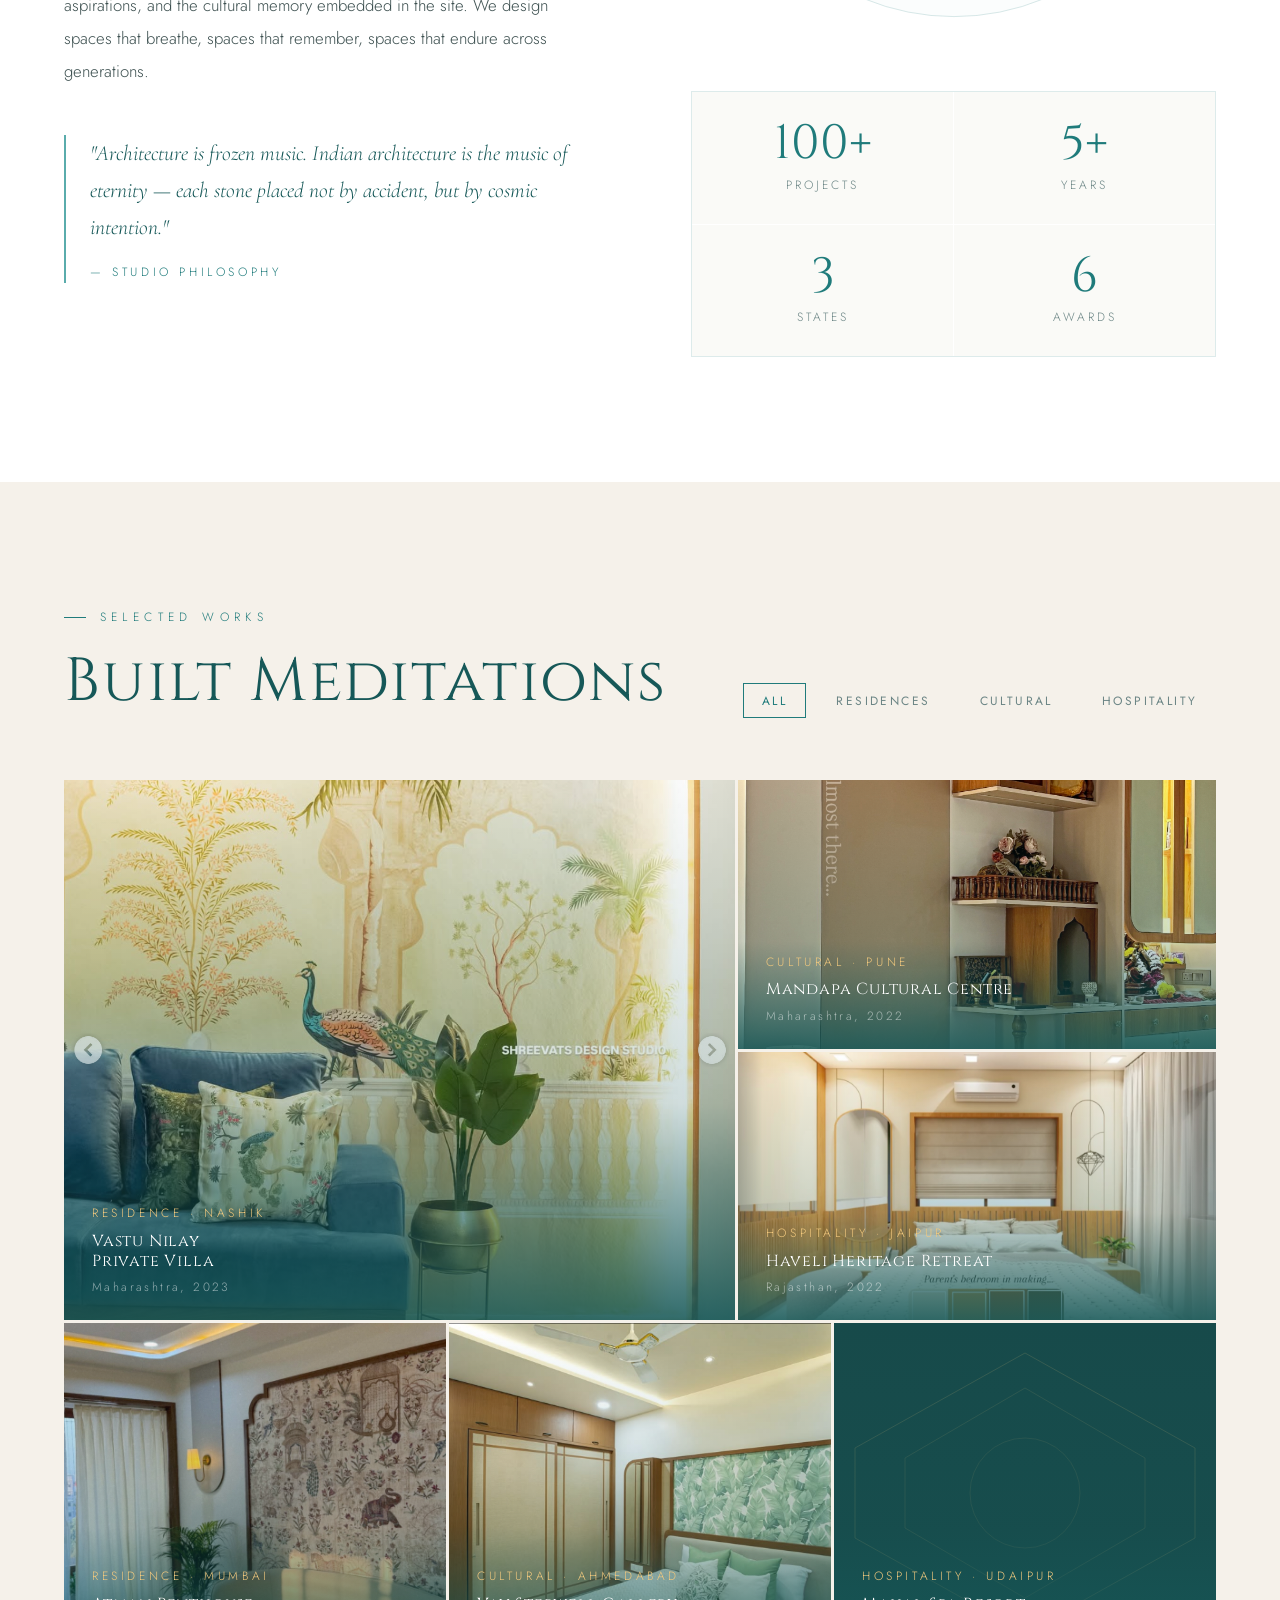
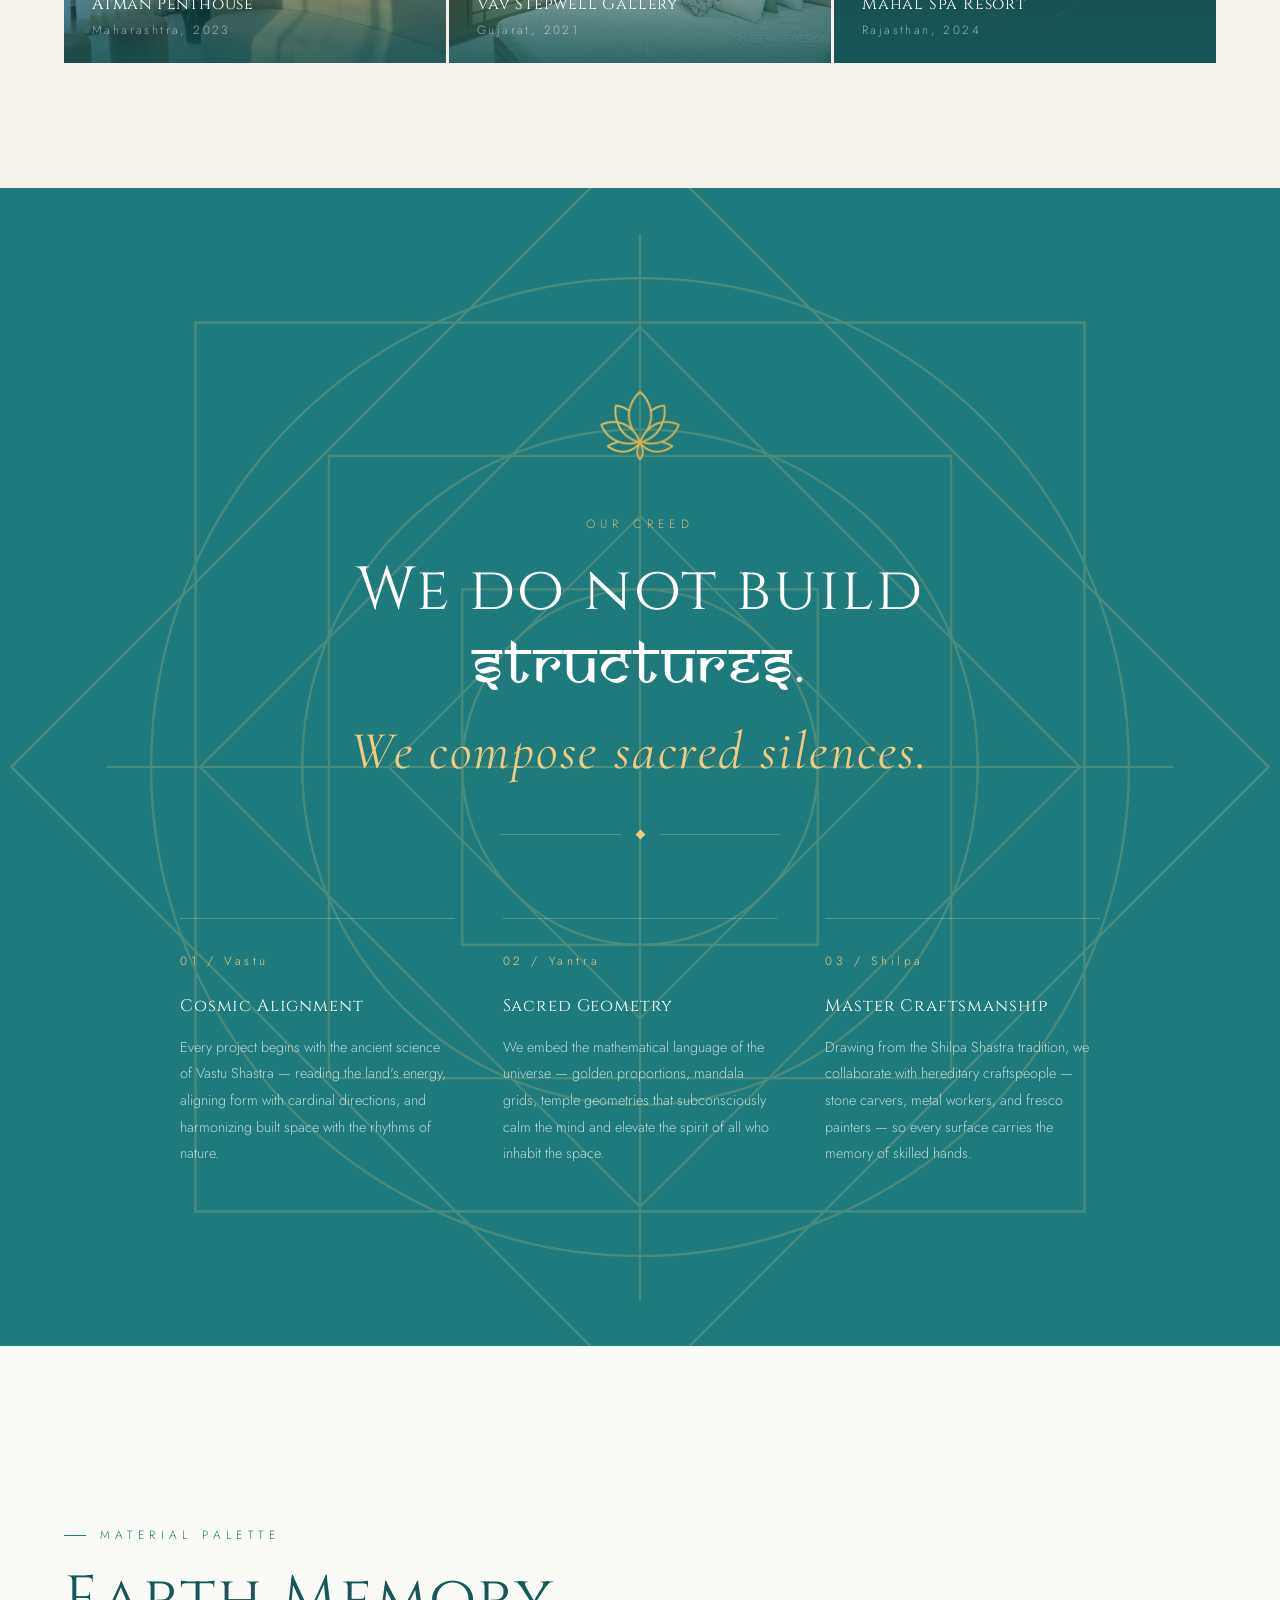
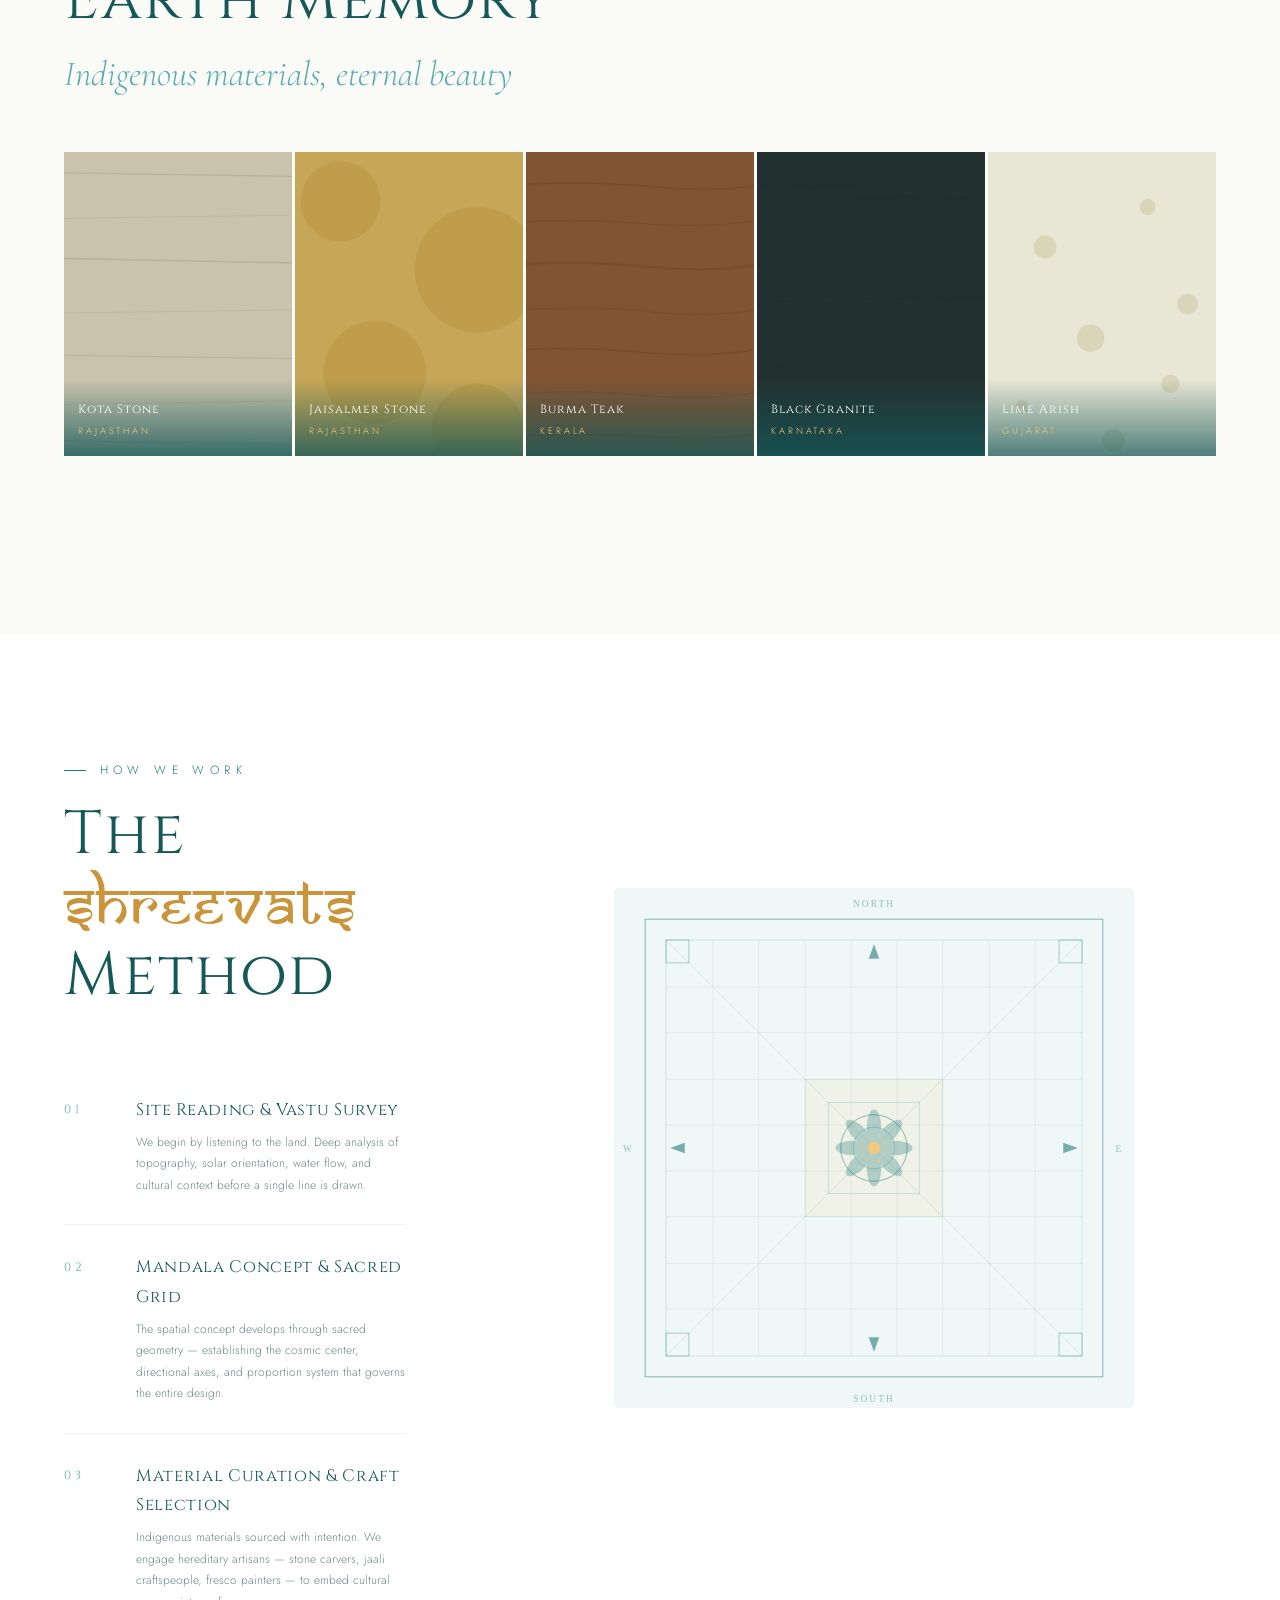
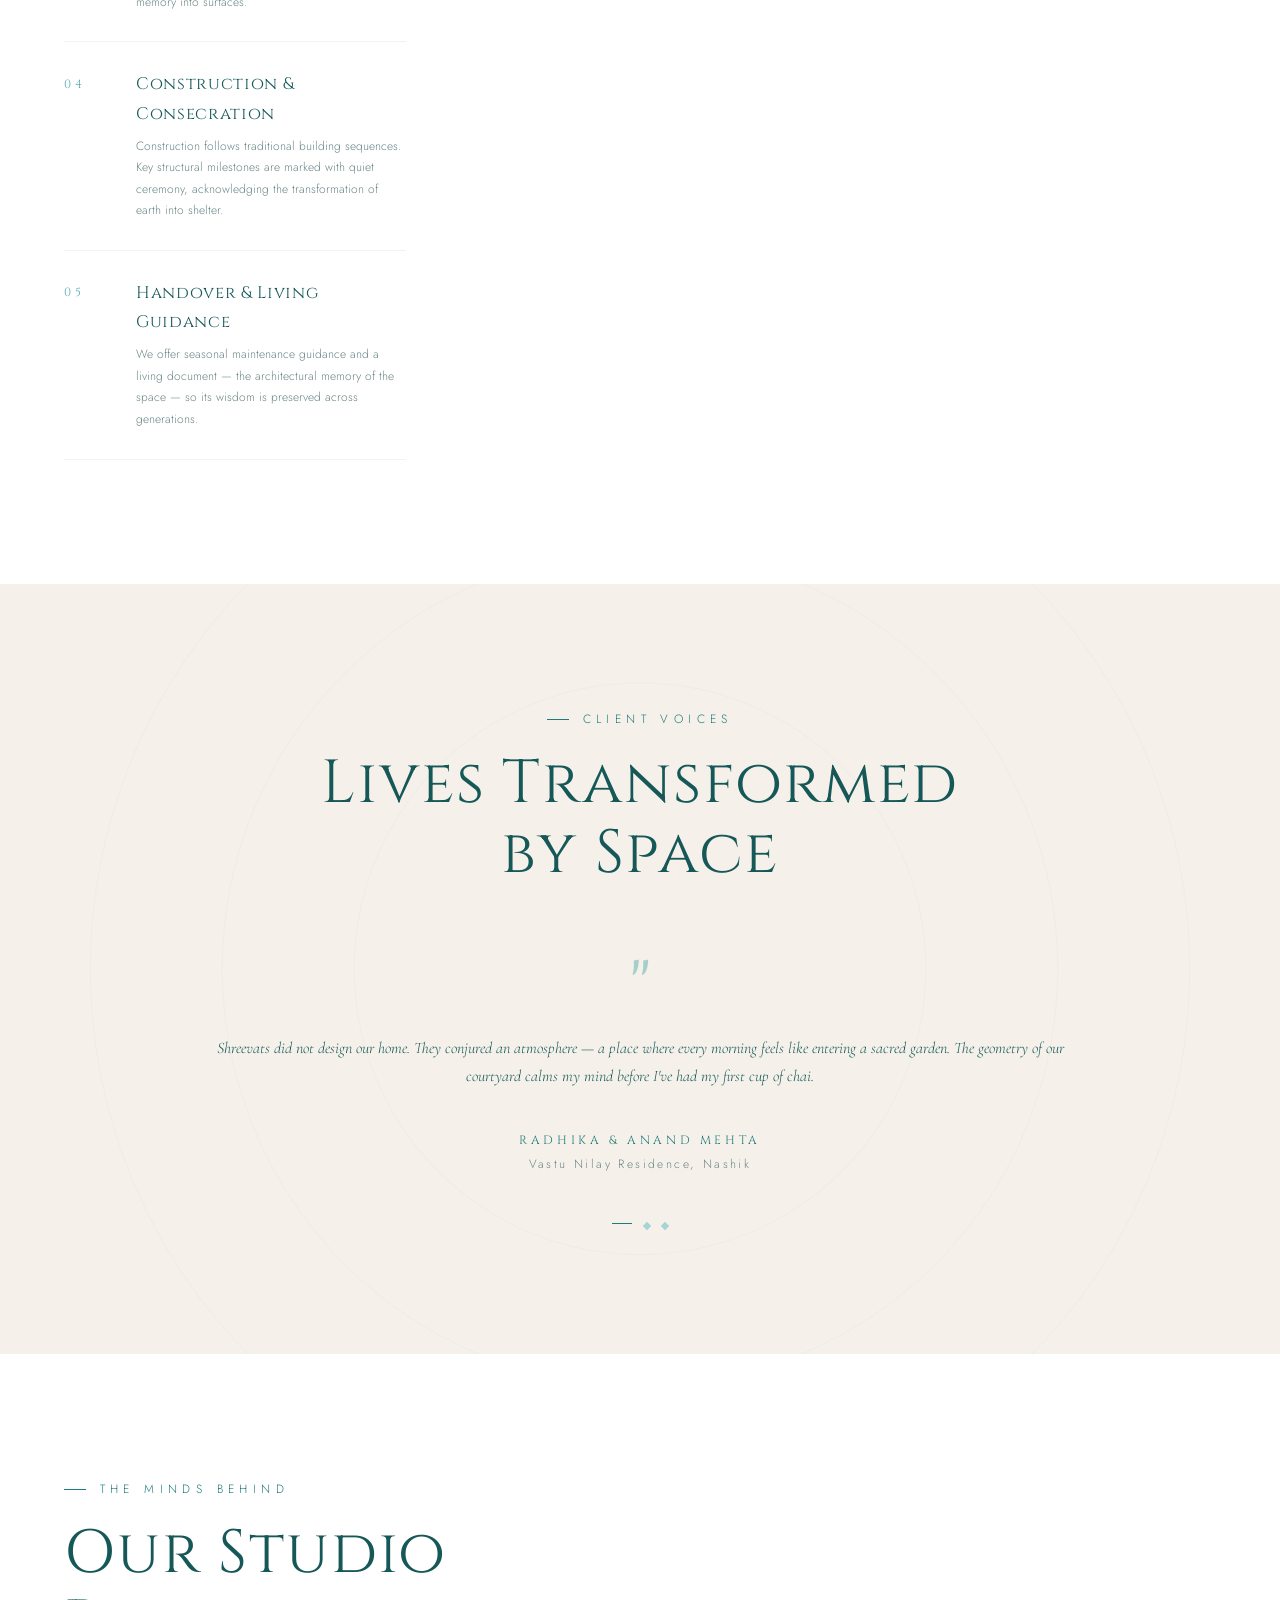
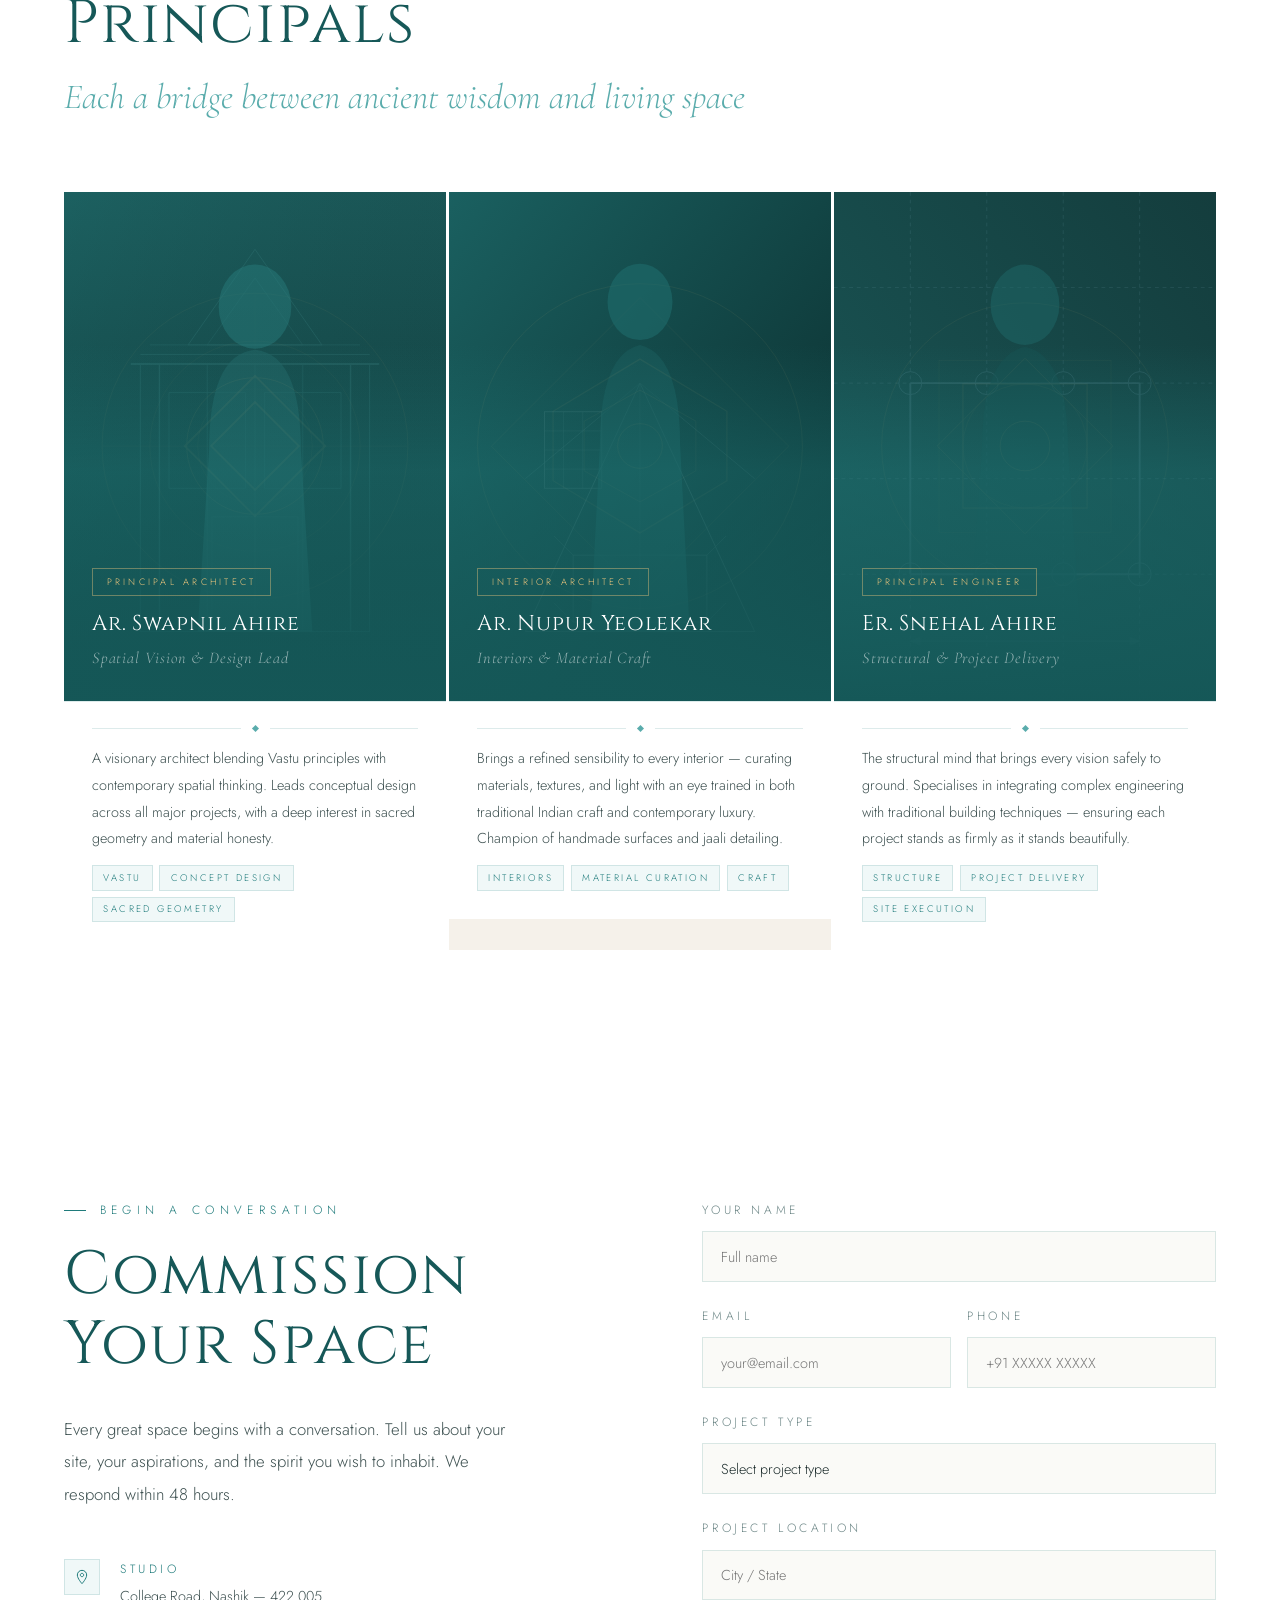
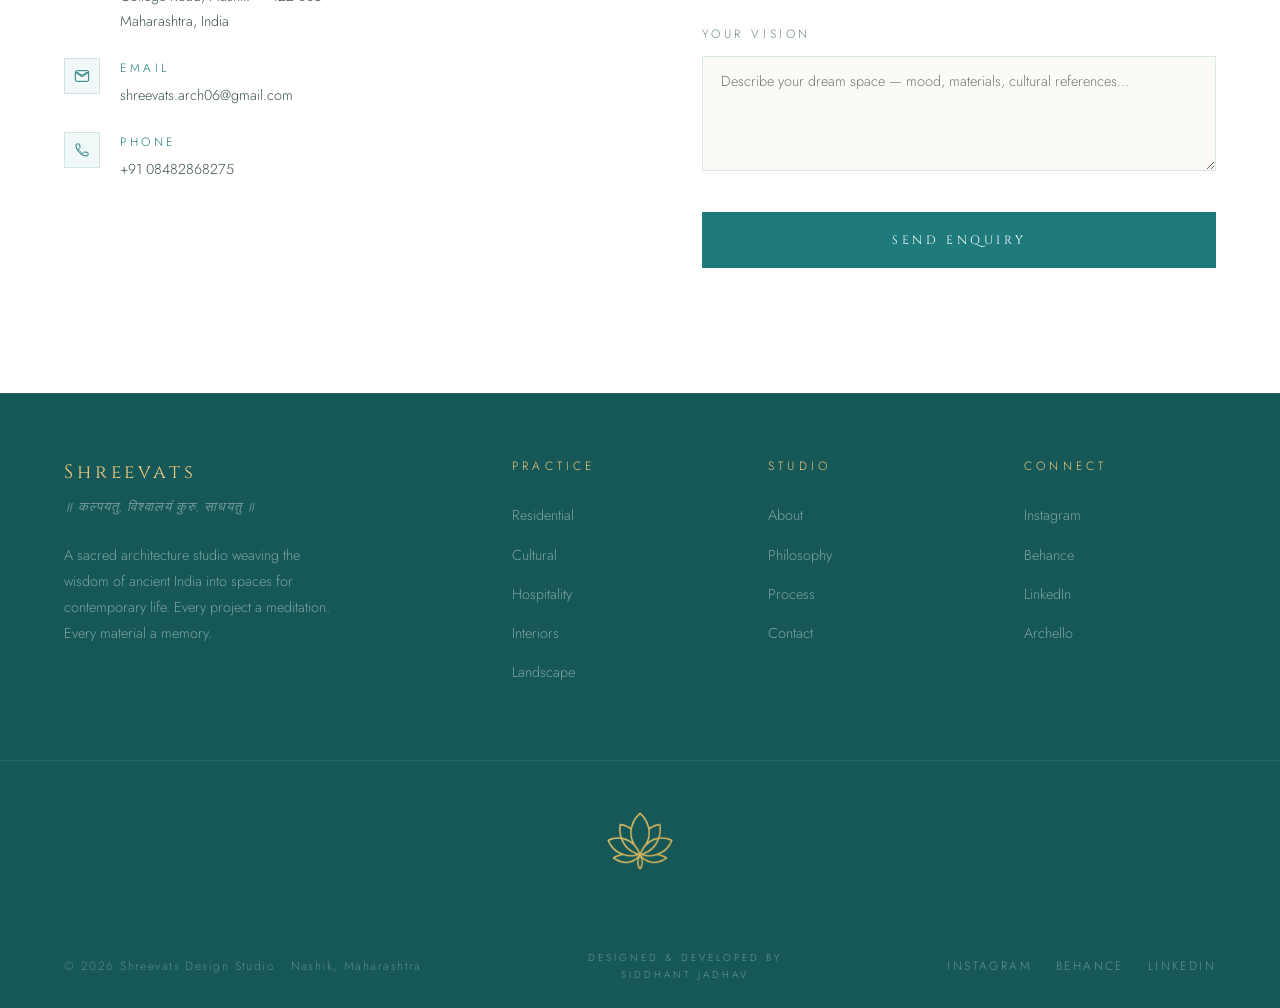
==== commit 0f24b103: "Your message" ====
--- a/index.html
+++ b/index.html
@@ -278,7 +278,7 @@
 
     <div class="p-card" data-type="cultural">
       <div class="p-card-bg">
-        <svg width="100%" height="100%" viewBox="0 0 500 300" preserveAspectRatio="xMidYMid slice" xmlns="http://www.w3.org/2000/svg">
+        <!-- <svg width="100%" height="100%" viewBox="0 0 500 300" preserveAspectRatio="xMidYMid slice" xmlns="http://www.w3.org/2000/svg">
           <rect width="500" height="300" fill="#165858"/>
           <g stroke="#5AACAC" fill="none" opacity="0.3">
             <circle cx="250" cy="150" r="110" stroke-width="0.8"/>
@@ -286,7 +286,8 @@
             <polygon points="250,40 360,105 360,195 250,260 140,195 140,105" stroke-width="0.8"/>
           </g>
           <rect x="0" y="0" width="500" height="300" fill="#1F7B7B" opacity="0.3"/>
-        </svg>
+        </svg> -->
+        <img src="Interior1.png" alt="">
       </div>
       <div class="p-card-ov"></div>
       <div class="p-card-info">
@@ -299,7 +300,7 @@
 
     <div class="p-card" data-type="hospitality">
       <div class="p-card-bg">
-        <svg width="100%" height="100%" viewBox="0 0 500 300" preserveAspectRatio="xMidYMid slice" xmlns="http://www.w3.org/2000/svg">
+        <!-- <svg width="100%" height="100%" viewBox="0 0 500 300" preserveAspectRatio="xMidYMid slice" xmlns="http://www.w3.org/2000/svg">
           <rect width="500" height="300" fill="#2A5858"/>
           <g stroke="#F2C97E" fill="none" opacity="0.15">
             <rect x="60" y="40" width="380" height="220" stroke-width="0.8" transform="rotate(8 250 150)"/>
@@ -307,7 +308,8 @@
             <circle cx="250" cy="150" r="80" stroke-width="0.6"/>
           </g>
           <rect x="0" y="0" width="500" height="300" fill="#1F7B7B" opacity="0.25"/>
-        </svg>
+        </svg> -->
+        <img src="interior2.png" alt="">
       </div>
       <div class="p-card-ov"></div>
       <div class="p-card-info">
@@ -320,15 +322,16 @@
 
     <div class="p-card" data-type="residential">
       <div class="p-card-bg">
-        <svg width="100%" height="100%" viewBox="0 0 400 340" preserveAspectRatio="xMidYMid slice" xmlns="http://www.w3.org/2000/svg">
-          <rect width="400" height="340" fill="#1a5050"/>
-          <g stroke="#A8D4D4" fill="none" opacity="0.25">
-            <circle cx="200" cy="170" r="130" stroke-width="0.8"/>
-            <circle cx="200" cy="170" r="90" stroke-width="0.6"/>
-            <circle cx="200" cy="170" r="50" stroke-width="0.5"/>
-            <rect x="70" y="40" width="260" height="260" stroke-width="0.6" transform="rotate(45 200 170)"/>
-          </g>
-        </svg>
+          <!-- <svg width="100%" height="100%" viewBox="0 0 400 340" preserveAspectRatio="xMidYMid slice" xmlns="http://www.w3.org/2000/svg">
+            <rect width="400" height="340" fill="#1a5050"/>
+            <g stroke="#A8D4D4" fill="none" opacity="0.25">
+              <circle cx="200" cy="170" r="130" stroke-width="0.8"/>
+              <circle cx="200" cy="170" r="90" stroke-width="0.6"/>
+              <circle cx="200" cy="170" r="50" stroke-width="0.5"/>
+              <rect x="70" y="40" width="260" height="260" stroke-width="0.6" transform="rotate(45 200 170)"/>
+            </g>
+          </svg> -->
+          <img src="interior3.png" alt="">
       </div>
       <div class="p-card-ov"></div>
       <div class="p-card-info">
@@ -341,7 +344,7 @@
 
     <div class="p-card" data-type="cultural">
       <div class="p-card-bg">
-        <svg width="100%" height="100%" viewBox="0 0 400 340" preserveAspectRatio="xMidYMid slice" xmlns="http://www.w3.org/2000/svg">
+        <!-- <svg width="100%" height="100%" viewBox="0 0 400 340" preserveAspectRatio="xMidYMid slice" xmlns="http://www.w3.org/2000/svg">
           <rect width="400" height="340" fill="#0f4040"/>
           <g stroke="#5AACAC" fill="none" opacity="0.3">
             <rect x="50" y="40" width="300" height="260" stroke-width="0.8"/>
@@ -350,7 +353,8 @@
             <line x1="350" y1="40" x2="50" y2="300" stroke-width="0.4"/>
             <circle cx="200" cy="170" r="70" stroke-width="0.5"/>
           </g>
-        </svg>
+        </svg> -->
+        <img src="interior4.png" alt="">
       </div>
       <div class="p-card-ov"></div>
       <div class="p-card-info">
@@ -389,7 +393,7 @@
 <section id="philosophy">
   <!-- Exact logo geometry on teal bg -->
   <div style="position:absolute;inset:0;pointer-events:none;overflow:hidden;">
-    <svg style="position:absolute;inset:0;width:100%;height:100%;opacity:.09;" overflow="visible" viewBox="0 0 1440 800" preserveAspectRatio="xMidYMid meet" xmlns="http://www.w3.org/2000/svg">
+    <svg style="position:absolute;inset:0;width:100%;height:100%;opacity:.2;" overflow="visible" viewBox="0 0 1440 800" preserveAspectRatio="xMidYMid meet" xmlns="http://www.w3.org/2000/svg">
       <g stroke="#F2C97E" fill="none">
         <g transform="translate(720,400)">
           <!-- Endless knot grid — logo pattern scaled up -->
@@ -411,14 +415,15 @@
 
   <div class="phil-inner">
     <div class="phil-orn reveal">
-      <svg viewBox="0 0 72 72" fill="none" xmlns="http://www.w3.org/2000/svg">
+      <!-- <svg viewBox="0 0 72 72" fill="none" xmlns="http://www.w3.org/2000/svg">
         <rect x="16" y="16" width="40" height="40" stroke="#F2C97E" stroke-width="1" transform="rotate(45 36 36)"/>
         <rect x="23" y="23" width="26" height="26" stroke="#F2C97E" stroke-width="0.7" transform="rotate(45 36 36)"/>
         <circle cx="36" cy="36" r="5" fill="#F2C97E"/>
-      </svg>
-    </div>
-
-    <div class="sec-label reveal" style="justify-content:center;color:rgba(242,201,126,.8)">Our Creed</div>
+      </svg> -->
+      <img src="ChatGPT Image May 24, 2026, 11_04_48 PM.png" alt="">
+    </div>
+
+    <div class="phil-title-top" style="color:rgba(242,201,126,.8)">Our Creed</div>
     <h2 class="phil-title reveal">
       We do not build <span class="samarkan" style="color: #fff;">Structures</span>.
       <em>We compose sacred silences.</em>
@@ -1030,7 +1035,7 @@
     <div class="foot-col">
       <div class="foot-col-t">Connect</div>
       <ul>
-        <li><a href="#https://www.instagram.com/shreevats_design_studio/">Instagram</a></li>
+        <li><a href="https://www.instagram.com/shreevats_design_studio/" target="_blank">Instagram</a></li>
         <li><a href="#">Behance</a></li>
         <li><a href="#">LinkedIn</a></li>
         <li><a href="#">Archello</a></li>
@@ -1064,7 +1069,7 @@
     <div class="foot-copy">© 2026 Shreevats Design Studio · Nashik, Maharashtra</div>
     <div class="web-developer">Designed & Developed by <br> <a href="">Siddhant Jadhav</a></div>
     <div class="foot-soc">
-      <a href="#https://www.instagram.com/shreevats_design_studio/">Instagram</a>
+      <a href="https://www.instagram.com/shreevats_design_studio/" target="_blank">Instagram</a>
       <a href="#">Behance</a>
       <a href="#">LinkedIn</a>
     </div>
--- a/style.css
+++ b/style.css
@@ -83,6 +83,7 @@
   position: fixed;
   bottom: 0;
   right: 0%;
+  /* display: none; */
   /* transform: translateX(-50%); */
   background: #cc0000;
   color: var(--bg-white);
@@ -903,8 +904,24 @@
   z-index: 1;
 }
 .phil-orn {
-  width: 72px;
-  margin: 0 auto 3rem;
+  width: 122px;
+  /* border: 1px solid black; */
+  margin: 0 auto;
+}
+.phil-orn img{
+  width: 122px;
+  margin-bottom: 1em;
+}
+.phil-title-top{
+  font-size: var(--fs-xs);
+  letter-spacing: 0.45em;
+  color: var(--teal);
+  text-transform: uppercase;
+  width: fit-content;
+  margin: auto;
+  /* border: 1px solid black; */
+  margin-bottom: 1.25rem;
+
 }
 .phil-title {
   font-family: "Cinzel", serif;
